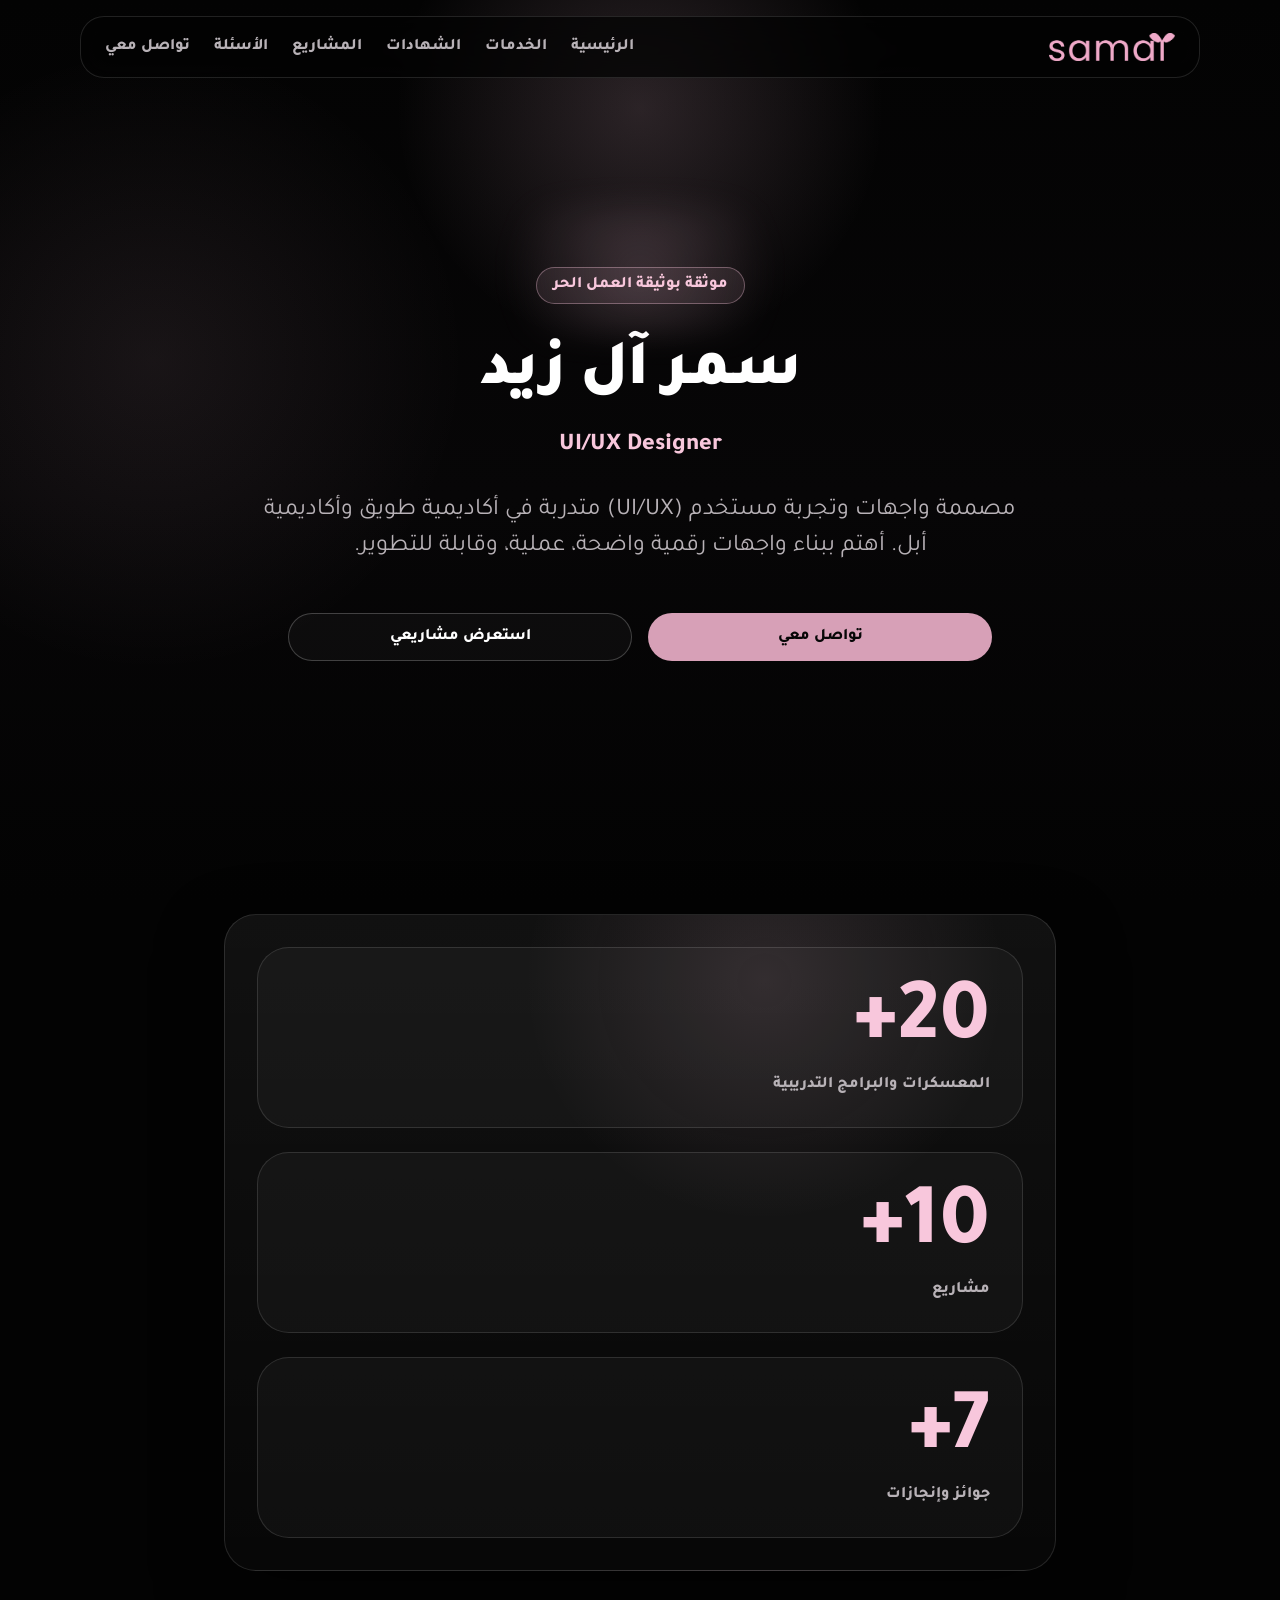
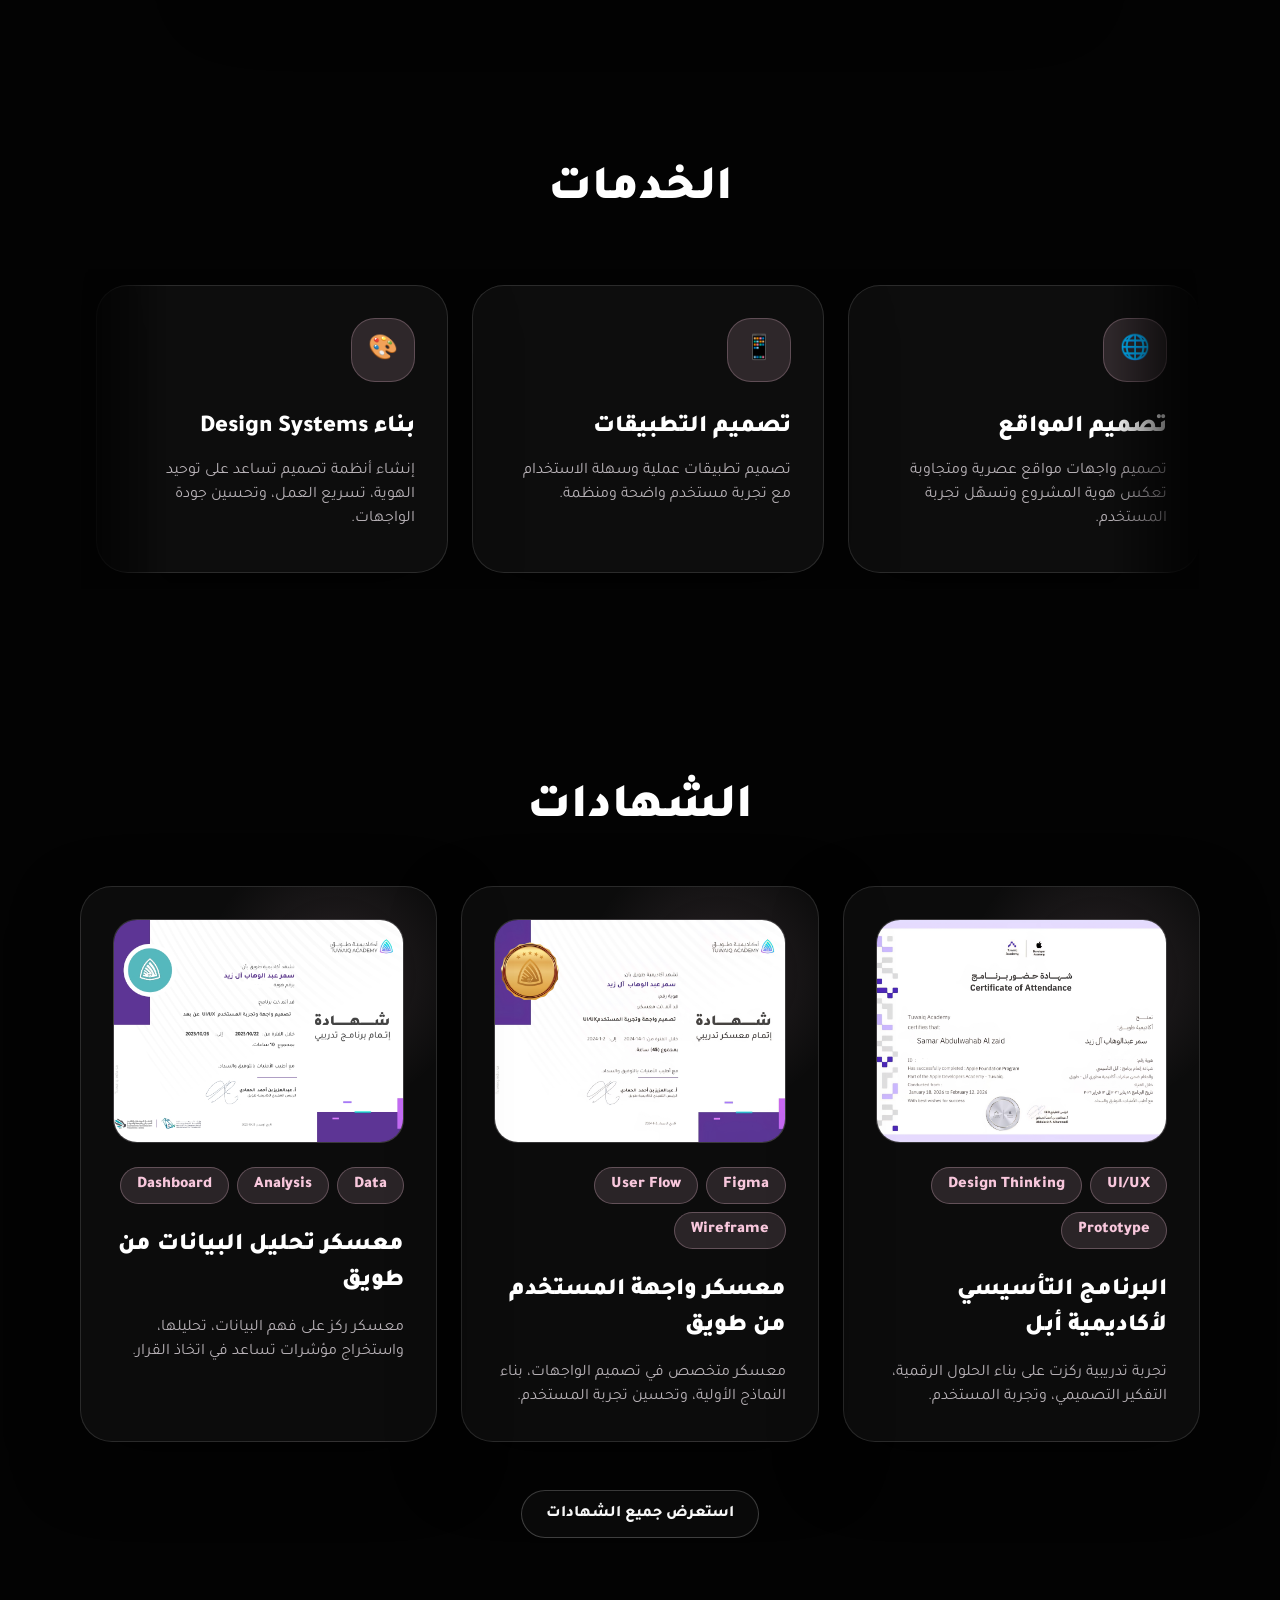
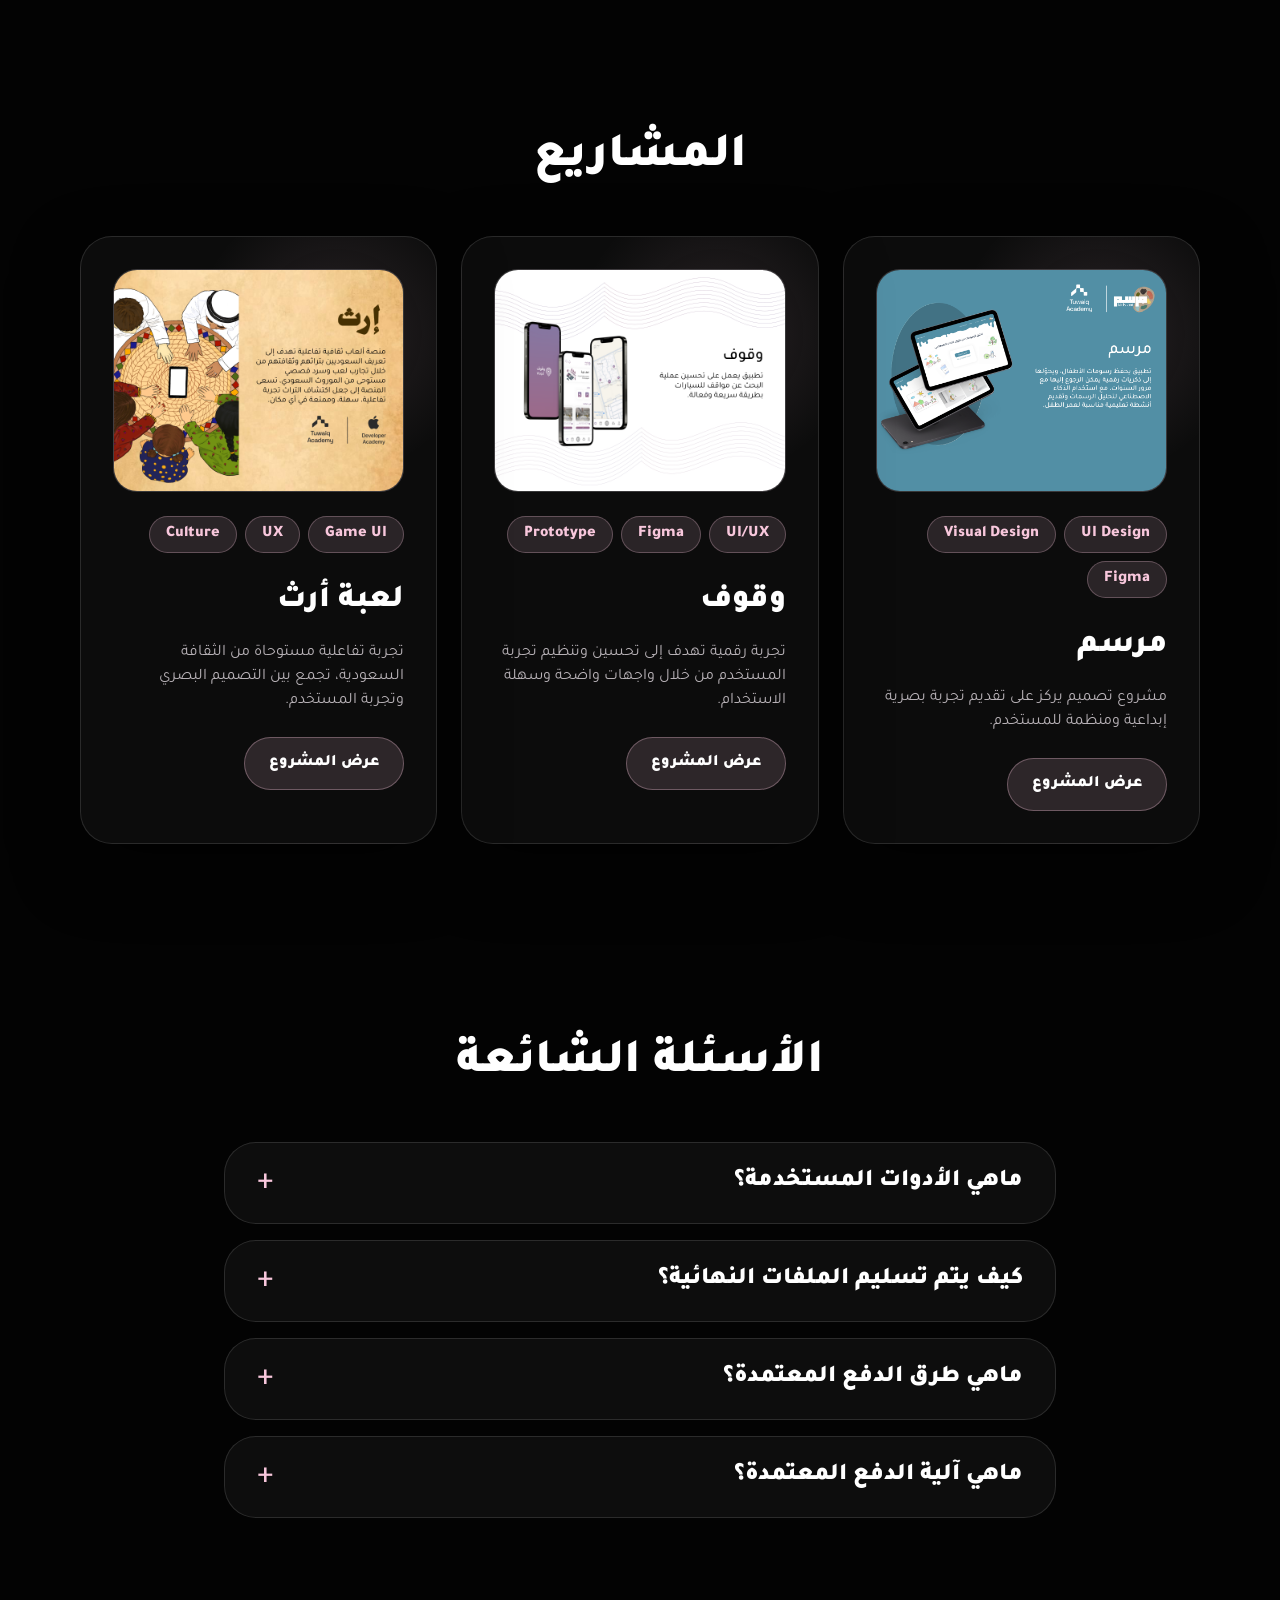
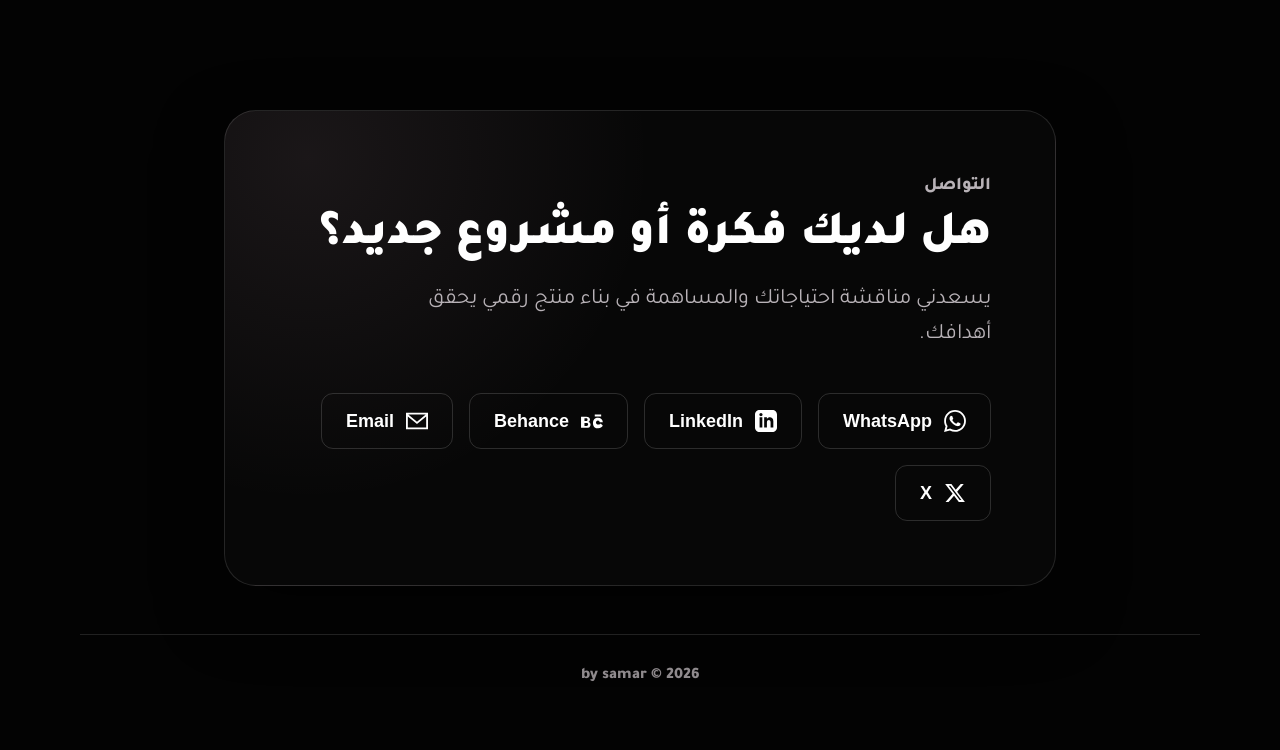
==== index.html @ b0b4327f "Add files via upload" ====
<!DOCTYPE html>
<html lang="ar" dir="rtl">
<head>
  <meta charset="UTF-8" />
  <meta name="viewport" content="width=device-width, initial-scale=1.0" />
  <title>by samar | سمر آل زيد</title>

  <link rel="stylesheet" href="style.css" />

  <!-- خط عربي -->
  <link rel="preconnect" href="https://fonts.googleapis.com">
  <link rel="preconnect" href="https://fonts.gstatic.com" crossorigin>
  <link href="https://fonts.googleapis.com/css2?family=Tajawal:wght@400;500;700;800;900&display=swap" rel="stylesheet">
</head>

<body>
  <div class="site-bg"></div>

  <!-- Navbar -->
  <header class="navbar">
    <a href="#home" class="brand">
      <img src="assets/Logo-Web.png" alt="samar logo" class="brand-logo" />
    </a>

    <button class="menu-toggle" id="menuToggle" aria-label="فتح القائمة">
      <span></span>
      <span></span>
      <span></span>
    </button>

    <nav class="nav-links" id="navLinks">
      <a href="#home">الرئيسية</a>
      <!--  <a href="#about">عني</a>  -->
      <a href="#services">الخدمات</a>
      <a href="#certificates">الشهادات</a>
      <a href="#projects">المشاريع</a>
      <a href="#faq">الأسئلة</a>
      <a href="#contact">تواصل معي</a>
    </nav>
  </header>

  <main>
    <!-- Hero -->
    <section class="hero section" id="home">
      <div class="hero-glow"></div>

      <p class="small-badge">موثقة بوثيقة العمل الحر</p>

      <h1 class="hero-title" id="typeName" title="اضغطي هنا">
        <!-- يتم كتابة الاسم عبر الجافاسكربت -->
      </h1>

      <p class="hero-subtitle">UI/UX Designer</p>

      <p class="hero-text">
       مصممة واجهات وتجربة مستخدم (UI/UX)  
       متدربة في أكاديمية طويق وأكاديمية أبل. 
       أهتم ببناء واجهات رقمية واضحة، عملية، وقابلة للتطوير.
      </p>

      <div class="hero-actions">
        <a class="btn primary" id="whatsappHero" href="#" target="_blank">تواصل معي</a>
        <a class="btn secondary" href="#projects">استعرض مشاريعي</a>
      </div>
    </section>

    <!-- Stats -->
    <section class="stats-wrap section" id="about">
      <div class="stats-card">

        <div class="stat-box">
          <strong><span class="counter" data-target="20">1</span>+</strong>
          <span>المعسكرات والبرامج التدريبية</span>
        </div>

        <div class="stat-box">
          <strong><span class="counter" data-target="10">1</span>+</strong>
          <span>مشاريع</span>
        </div>

        <div class="stat-box">
          <strong><span class="counter" data-target="7">1</span>+</strong>
          <span>جوائز وإنجازات</span>
        </div>

      </div>
    </section>

    <!-- Services -->
    <section class="section" id="services">
      <div class="section-head">
        <h2>الخدمات</h2>
        <!--<p>خدمات تصميم رقمية تساعد مشروعك يظهر بشكل واضح، جميل، وسهل الاستخدام.</p>-->
      </div>

      <div class="slider-shell">
        <div class="services-track">
          <article class="service-card">
            <div class="icon">🌐</div>
            <h3>تصميم المواقع</h3>
            <p>تصميم واجهات مواقع عصرية ومتجاوبة تعكس هوية المشروع وتسهّل تجربة المستخدم.</p>
          </article>

          <article class="service-card">
            <div class="icon">📱</div>
            <h3>تصميم التطبيقات</h3>
            <p>تصميم تطبيقات عملية وسهلة الاستخدام مع تجربة مستخدم واضحة ومنظمة.</p>
          </article>

          <article class="service-card">
            <div class="icon">🎨</div>
            <h3>بناء Design Systems</h3>
            <p>إنشاء أنظمة تصميم تساعد على توحيد الهوية، تسريع العمل، وتحسين جودة الواجهات.</p>
          </article>

          <!-- تكرار عشان الحركة تكون ناعمة وتستمر بلا انقطاع -->
          <article class="service-card">
            <div class="icon">🌐</div>
            <h3>تصميم المواقع</h3>
            <p>تصميم واجهات مواقع عصرية ومتجاوبة تعكس هوية المشروع وتسهّل تجربة المستخدم.</p>
          </article>

          <article class="service-card">
            <div class="icon">📱</div>
            <h3>تصميم التطبيقات</h3>
            <p>تصميم تطبيقات عملية وسهلة الاستخدام مع تجربة مستخدم واضحة ومنظمة.</p>
          </article>

          <article class="service-card">
            <div class="icon">🎨</div>
            <h3>بناء Design Systems</h3>
            <p>إنشاء أنظمة تصميم تساعد على توحيد الهوية، تسريع العمل، وتحسين جودة الواجهات.</p>
          </article>
        </div>
      </div>
    </section>

<!-- Certificates -->
    <section class="section" id="certificates">
      <div class="section-head">
        <h2>الشهادات</h2>
        <!-- <p>برامج ومعسكرات طورت مهاراتي في التصميم، التقنية، وتحليل البيانات.</p>-->
      </div>

      <div class="cards-grid">
        
        <!-- الشهادة الأولى -->
        <article class="info-card cert-card">
          <div class="fake-img cert-img has-img">
            <img src="assets/cert-apple.jpg" alt="شهادة أكاديمية أبل" style="width: 100%; height: 100%; object-fit: cover;">
          </div>

          <div class="tags right-tags">
            <span>UI/UX</span>
            <span>Design Thinking</span>
            <span>Prototype</span>
          </div>

          <h3 class="cert-title">البرنامج التأسيسي لأكاديمية أبل</h3>
          <p>تجربة تدريبية ركزت على بناء الحلول الرقمية، التفكير التصميمي، وتجربة المستخدم.</p>
        </article>

        <!-- الشهادة الثانية -->
        <article class="info-card cert-card">
          <div class="fake-img cert-img has-img">
            <img src="assets/cert-tuwaiq-uiux.jpg" alt="شهادة معسكر واجهة المستخدم طويق" style="width: 100%; height: 100%; object-fit: cover;">
          </div>

          <div class="tags right-tags">
            <span>Figma</span>
            <span>User Flow</span>
            <span>Wireframe</span>
          </div>

          <h3 class="cert-title">معسكر واجهة المستخدم من طويق</h3>
          <p>معسكر متخصص في تصميم الواجهات، بناء النماذج الأولية، وتحسين تجربة المستخدم.</p>
        </article>

        <!-- الشهادة الثالثة -->
        <article class="info-card cert-card">
          <div class="fake-img cert-img has-img">
            <img src="assets/cert-tuwaiq-data.jpg" alt="شهادة معسكر تحليل البيانات طويق" style="width: 100%; height: 100%; object-fit: cover;">
          </div>

          <div class="tags right-tags">
            <span>Data</span>
            <span>Analysis</span>
            <span>Dashboard</span>
          </div>

          <h3 class="cert-title">معسكر تحليل البيانات من طويق</h3>
          <p>معسكر ركز على فهم البيانات، تحليلها، واستخراج مؤشرات تساعد في اتخاذ القرار.</p>
        </article>
      </div>
      
      <div class="center-action">
        <a href="certificates.html" class="btn secondary">استعرض جميع الشهادات</a>
      </div>
    </section>

<!-- Projects -->
    <section class="section" id="projects">
      <div class="section-head">
        <h2>المشاريع</h2>
        <!--<p>مجموعة من المشاريع التي عملت عليها في تصميم الواجهات، الويب، وتجارب الألعاب.</p>-->
      </div>

      <div class="projects-grid">
        
        <!-- المشروع الأول: مرسم -->
        <article class="project-card">
          <div class="project-img has-img">
            <img src="assets/marsam-01.png" alt="مشروع مرسم" style="width: 100%; height: 100%; object-fit: cover;">
          </div>
          <div class="tags right-tags">
            <span>UI Design</span>
            <span>Visual Design</span>
            <span>Figma</span>
          </div>
          <h3>مرسم</h3>
          <p>مشروع تصميم يركز على تقديم تجربة بصرية إبداعية ومنظمة للمستخدم.</p>
          <!-- الانتباه للرقم هنا ليتطابق مع مصفوفة الجافاسكريبت -->
          <button class="card-btn" onclick="openProjectModal(projects[1])">عرض المشروع</button>
        </article>

        <!-- المشروع الثاني: وقوف -->
        <article class="project-card">
          <div class="project-img has-img">
            <img src="assets/woqof-01.png" alt="مشروع وقوف" style="width: 100%; height: 100%; object-fit: cover;">
          </div>
          <div class="tags right-tags">
            <span>UI/UX</span>
            <span>Figma</span>
            <span>Prototype</span>
          </div>
          <h3>وقوف</h3>
          <p>تجربة رقمية تهدف إلى تحسين وتنظيم تجربة المستخدم من خلال واجهات واضحة وسهلة الاستخدام.</p>
          <button class="card-btn" onclick="openProjectModal(projects[0])">عرض المشروع</button>
        </article>

        <!-- المشروع الثالث: لعبة أرث -->
        <article class="project-card">
          <div class="project-img has-img">
            <img src="assets/arth-01.png" alt="لعبة أرث" style="width: 100%; height: 100%; object-fit: cover;">
          </div>
          <div class="tags right-tags">
            <span>Game UI</span>
            <span>UX</span>
            <span>Culture</span>
          </div>
          <h3>لعبة أرث</h3>
          <p>تجربة تفاعلية مستوحاة من الثقافة السعودية، تجمع بين التصميم البصري وتجربة المستخدم.</p>
          <button class="card-btn" onclick="openProjectModal(projects[2])">عرض المشروع</button>
        </article>

      </div>
    </section>

<!-- Project Modal (النافذة المنبثقة للمشاريع) -->
  <div class="modal" id="projectModal" aria-hidden="true">
    <div class="modal-overlay" id="modalOverlay"></div>

    <!-- الإكس صار برا المحتوى عشان يثبت بالشاشة وما يختفي مع النزول -->
    <button class="modal-close" id="modalClose">×</button>

    <div class="modal-content">
      <div class="modal-header">
        <!-- تم مسح المهارات وفريمات أرث بناءً على طلبك -->
        <h2 id="modalTitle"></h2>
        <p id="modalDesc"></p>
      </div>

      <!-- معرض الصور -->
      <div class="modal-gallery" id="modalGallery"></div>

      <!-- زر العودة لقسم المشاريع -->
      <div class="center-action" style="margin-top: 48px;">
        <button class="btn secondary" id="modalBackBtn">العودة لقسم المشاريع</button>
      </div>
    </div>
  </div>

  
    <!-- FAQ -->
    <section class="section" id="faq">
      <div class="section-head center">
        <h2>الأسئلة الشائعة</h2>
      </div>

      <div class="faq-list">
        <div class="faq-item">
          <button class="faq-question">
            <span>ماهي الأدوات المستخدمة؟</span>
            <b>+</b>
          </button>
          <div class="faq-answer">
             Figma لتصاميم المواقع و التطبيقات
          </div>
        </div>

        <div class="faq-item">
          <button class="faq-question">
            <span>كيف يتم تسليم الملفات النهائية؟</span>
            <b>+</b>
          </button>
          <div class="faq-answer">
            يتم تسليم رابط مشروع Figma بعد اتمام الدفع
          </div>
        </div>

        <div class="faq-item">
          <button class="faq-question">
            <span>ماهي طرق الدفع المعتمدة؟</span>
            <b>+</b>
          </button>
          <div class="faq-answer">
            تحويل بنكي لحساب تجاري
          </div>
        </div>
      
        <div class="faq-item">
          <button class="faq-question">
            <span>ماهي آلية الدفع المعتمدة؟</span>
            <b>+</b>
          </button>
          <div class="faq-answer">
           يتم دفع 25% كدفعة أولى قبل بدء العمل، ويتم باقي الدفعات في نهاية المشروع.
          </div>
        </div>

      </div>
    </section>
    

    <!-- Contact -->
<section class="contact section" id="contact">
  <div class="contact-card">
    <span class="contact-subtitle">التواصل</span>
    <h2>هل لديك فكرة أو مشروع جديد؟</h2>
    <p>
      يسعدني مناقشة احتياجاتك والمساهمة في بناء منتج رقمي يحقق أهدافك.
    </p>

    <div class="contact-links">
      
      <!-- WhatsApp -->
      <a id="whatsappContact" href="https://wa.me/966533708250" target="_blank">
        WhatsApp
        <svg viewBox="0 0 24 24"><path d="M.057 24l1.687-6.163c-1.041-1.804-1.588-3.849-1.587-5.946.003-6.556 5.338-11.891 11.893-11.891 3.181.001 6.167 1.24 8.413 3.488 2.245 2.248 3.481 5.236 3.48 8.414-.003 6.557-5.338 11.892-11.893 11.892-1.99-.001-3.951-.5-5.688-1.448l-6.305 1.654zm6.597-3.807c1.676.995 3.276 1.591 5.392 1.592 5.448 0 9.886-4.434 9.889-9.885.002-5.462-4.415-9.89-9.881-9.892-5.452 0-9.887 4.434-9.889 9.884-.001 2.225.651 3.891 1.746 5.634l-.999 3.648 3.742-.981zm11.387-5.464c-.074-.124-.272-.198-.57-.347-.297-.149-1.758-.868-2.031-.967-.272-.099-.47-.149-.669.149-.198.297-.768.967-.941 1.165-.173.198-.347.223-.644.074-.297-.149-1.255-.462-2.39-1.475-.883-.788-1.48-1.761-1.653-2.059-.173-.297-.018-.458.13-.606.134-.133.297-.347.446-.521.151-.172.2-.296.3-.495.099-.198.05-.372-.025-.521-.075-.148-.669-1.611-.916-2.206-.242-.579-.487-.501-.669-.51l-.57-.01c-.198 0-.52.074-.792.372s-1.04 1.016-1.04 2.479 1.065 2.876 1.213 3.074c.149.198 2.095 3.2 5.076 4.487.709.306 1.263.489 1.694.626.712.226 1.36.194 1.872.118.571-.085 1.758-.719 2.006-1.413.248-.695.248-1.29.173-1.414z"/></svg>
      </a>

      <!-- LinkedIn -->
      <a id="linkedinContact" href="https://www.linkedin.com/in/samar-abdulwahab-24054a2b6/" target="_blank">
        LinkedIn
        <svg viewBox="0 0 24 24"><path d="M19 0h-14c-2.761 0-5 2.239-5 5v14c0 2.761 2.239 5 5 5h14c2.762 0 5-2.239 5-5v-14c0-2.761-2.238-5-5-5zm-11 19h-3v-11h3v11zm-1.5-12.268c-.966 0-1.75-.79-1.75-1.764s.784-1.764 1.75-1.764 1.75.79 1.75 1.764-.783 1.764-1.75 1.764zm13.5 12.268h-3v-5.604c0-3.368-4-3.113-4 0v5.604h-3v-11h3v1.765c1.396-2.586 7-2.777 7 2.476v6.759z"/></svg>
      </a>
      
      <!-- Behance -->
      <a id="behanceContact" href="https://www.behance.net/samaralzaid" target="_blank">
        Behance
        <svg viewBox="0 0 24 24"><path d="M22 7h-7v-2h7v2zm1.726 10c-.442 1.297-2.029 3-5.101 3-3.074 0-5.564-1.729-5.564-5.675 0-3.91 2.325-5.92 5.466-5.92 3.082 0 4.964 1.827 5.322 4.857h-7.601c.116 1.439 1.111 2.617 2.636 2.617 1.42 0 2.146-.645 2.508-1.282l2.334 2.403zm-5.263-5.58c-1.014 0-1.839.815-2.062 1.942h4.043c-.221-1.127-1.037-1.942-1.981-1.942zm-12.822-4.103c2.721 0 4.14 1.114 4.14 3.094 0 1.232-.622 2.122-1.65 2.628 1.488.358 2.292 1.326 2.292 2.923 0 2.247-1.579 3.518-4.502 3.518h-5.882v-12.163h5.602zm-1.848 4.606h1.758c1.077 0 1.583-.541 1.583-1.357 0-.962-.57-1.438-1.554-1.438h-1.787v2.795zm0 5.485h2.155c1.233 0 1.821-.61 1.821-1.564 0-1.144-.648-1.597-1.831-1.597h-2.145v3.161z"/></svg>
      </a>

      <!-- Email -->
      <a id="emailContact" href="mailto:samar.alzaid.freelance@gmail.com">
        Email
        <svg viewBox="0 0 24 24"><path d="M0 3v18h24v-18h-24zm21.518 2l-9.518 7.713-9.518-7.713h19.036zm-19.518 14v-11.817l10 8.104 10-8.104v11.817h-20z"/></svg>
      </a>

      <!-- X (Twitter) -->
      <a id="xContact" href="https://x.com/samar_1l" target="_blank">
        X
        <svg viewBox="0 0 24 24"><path d="M18.244 2.25h3.308l-7.227 8.26 8.502 11.24H16.17l-5.214-6.817L4.99 21.75H1.68l7.73-8.835L1.254 2.25H8.08l4.713 6.231zm-1.161 17.52h1.833L7.084 4.126H5.117z"/></svg>
      </a>
      
    </div>
  </div>
</section>

  <footer class="footer">
    by samar © 2026
  </footer>

  <script src="script.js"></script>
</body>
</html>
---- style.css ----
:root {
  --black: #030303;
  --black-2: #0d0d0e;
  --card: #141414;
  --card-2: #1c191b;
  --line: rgba(255, 255, 255, 0.12);
  --text: #ffffff;
  --muted: #b8b2b7;
  --pink: #f8c7dc;
  --pink-2: #d7a0b7;
  --pink-dark: rgba(248, 199, 220, 0.14);
  --radius: 32px;
  --shadow: 0 24px 64px rgba(0, 0, 0, 0.5);
}

* {
  box-sizing: border-box;
  margin: 0;
  padding: 0;
}

html {
  scroll-behavior: smooth;
}

body {
  font-family: "Tajawal", sans-serif;
  background: var(--black);
  color: var(--text);
  overflow-x: hidden;
  font-size: 16px;
}

body.no-scroll {
  overflow: hidden;
}

a {
  color: inherit;
  text-decoration: none;
}

button {
  font-family: inherit;
}

.site-bg {
  position: fixed;
  inset: 0;
  z-index: -1;
  background:
    radial-gradient(circle at 50% 12%, rgba(248, 199, 220, 0.16), transparent 24%),
    radial-gradient(circle at 12% 40%, rgba(248, 199, 220, 0.08), transparent 25%),
    linear-gradient(180deg, #030303 0%, #070607 55%, #030303 100%);
}

/* Navbar */
.navbar {
  position: sticky;
  top: 0;
  z-index: 50;
  width: min(1120px, calc(100% - 32px));
  margin-top: 16px;
  margin-left: auto;
  margin-right: auto;
  padding: 16px 24px;
  border: 1px solid var(--line);
  border-radius: 24px;
  background: rgba(3, 3, 3, 0.74);
  backdrop-filter: blur(16px);
  display: flex;
  align-items: center;
  justify-content: space-between;
}

.brand {
  direction: ltr;
  font-size: 24px;
  font-weight: 900;
  letter-spacing: 0.5px;
  color: var(--pink);
}

.nav-links {
  display: flex;
  align-items: center;
  gap: 24px;
}

.nav-links a {
  color: var(--muted);
  font-weight: 800;
  font-size: 16px;
  transition: 0.25s;
}

.nav-links a:hover {
  color: var(--pink);
}

.menu-toggle {
  display: none;
  width: 48px;
  height: 48px;
  border-radius: 16px;
  border: 1px solid var(--line);
  background: #111;
  cursor: pointer;
  align-items: center;
  justify-content: center;
  flex-direction: column;
  gap: 8px;
}

.menu-toggle span {
  width: 24px;
  height: 2px;
  background: var(--pink);
  border-radius: 8px;
  transition: 0.25s;
}

.menu-toggle.active span:nth-child(1) {
  transform: translateY(10px) rotate(45deg);
}

.menu-toggle.active span:nth-child(2) {
  opacity: 0;
}

.menu-toggle.active span:nth-child(3) {
  transform: translateY(-10px) rotate(-45deg);
}

/* General Layout */
.section {
  width: min(1120px, calc(100% - 32px));
  margin: 0 auto;
  padding: 96px 0;
}

.section-head { 
  margin-bottom: 48px; 
  text-align: center; /* إضافة توسيط إجباري للقسم بالكامل */
}

.section-head h2 { 
  font-size: clamp(32px, 6vw, 48px); 
  line-height: 1.2; 
  font-weight: 900; 
  margin-bottom: 16px; 
}

.section-head p { 
  max-width: 680px; 
  color: var(--muted); 
  font-size: clamp(16px, 2vw, 24px); 
  line-height: 1.5; 
  margin: 0 auto; /* توسيط الباراجراف نفسه */
}

.page-title {
  margin-top: 48px;
  text-align: center;
}

/* Hero */
.hero {
  min-height: calc(100vh - 96px);
  display: flex;
  align-items: center;
  justify-content: center;
  flex-direction: column;
  text-align: center;
  position: relative;
  padding-top: 64px;
}

.hero-glow {
  position: absolute;
  top: 16%;
  width: 384px;
  height: 128px;
  background: radial-gradient(circle, rgba(248, 199, 220, 0.18), transparent 65%);
  filter: blur(16px);
  pointer-events: none;
}

.small-badge {
  border: 1px solid rgba(248, 199, 220, 0.35);
  background: rgba(248, 199, 220, 0.09);
  color: var(--pink);
  padding: 8px 16px;
  border-radius: 32px;
  font-weight: 800;
  margin-bottom: 32px;
  font-size: 16px;
}

.hero-title {
  min-height: 80px;
  font-size: clamp(40px, 8vw, 64px);
  line-height: 1.2;
  font-weight: 900;
  cursor: pointer;
  letter-spacing: -1px;
  transition: 0.25s;
}

.hero-title:hover {
  color: var(--pink);
  text-shadow: 0 0 24px rgba(248, 199, 220, 0.25);
}

.hero-title.typing::after {
  content: "|";
  color: var(--pink);
  margin-right: 8px;
  animation: blink 0.7s infinite;
}

@keyframes blink {
  50% {
    opacity: 0;
  }
}

.hero-subtitle {
  color: var(--pink);
  font-size: clamp(16px, 2.5vw, 24px);
  font-weight: 800;
  margin-top: 16px;
}

.hero-text {
  max-width: 768px;
  color: var(--muted);
  font-size: clamp(16px, 2.5vw, 24px);
  line-height: 1.5;
  margin: 32px auto 0;
}

.hero-actions {
  width: min(704px, 100%);
  display: grid;
  grid-template-columns: 1fr 1fr;
  gap: 16px;
  margin-top: 48px;
}

.btn {
  display: inline-flex; 
  align-items: center; 
  justify-content: center;
  min-height: 48px; /* تم التصغير من 64px */
  border-radius: 24px; 
  font-size: 16px; 
  font-weight: 800; /* تخفيف سماكة الخط قليلاً لتناسب الحجم الجديد */
  padding: 0 24px; /* تصغير المساحة الجانبية */
  transition: 0.25s; 
  cursor: pointer; 
  border: none;
}

.btn.primary {
  background: var(--pink-2);
  color: #070707;
}

.btn.primary:hover {
  background: var(--pink);
  transform: translateY(-4px);
  box-shadow: 0 16px 32px rgba(248, 199, 220, 0.22);
}

.btn.secondary {
  border: 1px solid rgba(255, 255, 255, 0.22);
  background: rgba(255, 255, 255, 0.03);
  color: #fff;
}

.btn.secondary:hover {
  border-color: var(--pink);
  color: var(--pink);
  transform: translateY(-4px);
}

/* Stats */
.stats-wrap {
  padding-top: 32px;
}

.stats-card {
  width: min(832px, 100%);
  margin: auto;
  padding: 32px;
  border: 1px solid var(--line);
  border-radius: var(--radius);
  background:
    radial-gradient(circle at 65% 10%, rgba(248, 199, 220, 0.12), transparent 30%),
    linear-gradient(180deg, rgba(255, 255, 255, 0.06), rgba(255, 255, 255, 0.02));
  box-shadow: var(--shadow);
  display: grid;
  gap: 24px;
}

.stat-box {
  border: 1px solid var(--line);
  border-radius: 32px;
  background: rgba(255, 255, 255, 0.035);
  padding: 32px;
  text-align: right;
  transition: 0.25s;
}

.stat-box:hover {
  border-color: rgba(248, 199, 220, 0.45);
  transform: translateX(-8px);
}

.stat-box strong {
  display: block;
  color: var(--pink);
  font-size: clamp(64px, 10vw, 88px);
  line-height: 1;
  font-weight: 900;
  margin-bottom: 8px;
}

.stat-box span {
  color: var(--muted);
  font-size: 16px;
  font-weight: 800;
}

.stat-box strong span.counter {
  font-size: inherit;
  color: inherit;
}

/* Services Slider */
.slider-shell {
  overflow: hidden;
  padding: 16px 0;
  mask-image: linear-gradient(to left, transparent, #000 8%, #000 92%, transparent);
}

.services-track {
  display: flex;
  gap: 24px;
  width: max-content;
  animation: moveCards 14s linear infinite;
}

.services-track:hover {
  animation-play-state: paused;
}

@keyframes moveCards {
  from {
    transform: translateX(0);
  }
  to {
    transform: translateX(50%);
  }
}

.service-card {
  width: 352px;
  min-height: 288px;
  border: 1px solid var(--line);
  border-radius: 32px;
  background: rgba(255, 255, 255, 0.045);
  padding: 32px;
  box-shadow: var(--shadow);
}

.icon {
  width: 64px;
  height: 64px;
  border-radius: 24px;
  background: rgba(248, 199, 220, 0.14);
  border: 1px solid rgba(248, 199, 220, 0.24);
  display: flex;
  align-items: center;
  justify-content: center;
  font-size: 24px;
  margin-bottom: 32px;
}

.service-card h3 {
  font-size: 24px;
  font-weight: 900;
  margin-bottom: 16px;
}

.service-card p {
  color: var(--muted);
  font-size: 16px;
  line-height: 1.5;
}

/* Cards & Projects */
.cards-grid,
.projects-grid {
  display: grid;
  grid-template-columns: repeat(3, 1fr);
  gap: 24px;
}

.info-card,
.project-card {
  border: 1px solid var(--line);
  border-radius: var(--radius);
  background:
    radial-gradient(circle at 72% 16%, rgba(248, 199, 220, 0.12), transparent 25%),
    rgba(255, 255, 255, 0.04);
  padding: 32px;
  box-shadow: var(--shadow);
  transition: 0.3s ease;
}

.info-card:hover,
.project-card:hover {
  transform: translateY(-8px);
  border-color: rgba(248, 199, 220, 0.35);
}

.fake-img,
.project-img {
  height: 224px;
  border-radius: 24px;
  border: 1px solid var(--line);
  background:
    radial-gradient(circle at 72% 28%, rgba(248, 199, 220, 0.22), transparent 18%),
    linear-gradient(135deg, #1a1a1b, #272326);
  margin-bottom: 24px;
  overflow: hidden;
  display: flex;
  align-items: center;
  justify-content: center;
}

.fake-img span,
.project-img span {
  direction: ltr;
  color: rgba(255, 255, 255, 0.58);
  font-weight: 900;
  font-size: 16px;
  letter-spacing: 0.5px;
}

.project-img img {
  width: 100%;
  height: 100%;
  object-fit: cover;
  display: none;
}

.project-img.has-img img {
  display: block;
}

.project-img.has-img span {
  display: none;
}

.tags {
  display: flex;
  flex-wrap: wrap;
  gap: 8px;
  margin-bottom: 24px;
}

.right-tags {
  justify-content: flex-start;
}

.tags span {
  border: 1px solid rgba(248, 199, 220, 0.28);
  background: rgba(248, 199, 220, 0.13);
  color: var(--pink);
  padding: 8px 16px;
  border-radius: 32px;
  font-weight: 900;
  font-size: 16px;
}

.info-card h3,
.project-card h3 {
  font-size: clamp(24px, 3vw, 32px);
  line-height: 1.5;
  font-weight: 900;
  margin-bottom: 16px;
  text-align: right;
}

.info-card p,
.project-card p {
  color: var(--muted);
  font-size: 16px;
  line-height: 1.5;
  text-align: right;
}

.card-btn {
  margin-top: 24px;
  padding: 16px 24px;
  border-radius: 32px;
  border: 1px solid rgba(248, 199, 220, 0.32);
  background: rgba(248, 199, 220, 0.14);
  color: #fff;
  font-weight: 900;
  font-size: 16px;
  cursor: pointer;
  transition: 0.25s;
  display: inline-flex;
}

.card-btn:hover {
  background: var(--pink);
  color: #050505;
}

/* Certificates specific tweaks */
.cert-title {
  font-size: 24px !important;
}

.cert-card {
  opacity: 0;
  transform: scale(0.95) translateY(24px) rotateX(-5deg);
  transition: all 0.7s cubic-bezier(0.175, 0.885, 0.32, 1.275);
}

.cert-card.animated {
  opacity: 1;
  transform: scale(1) translateY(0) rotateX(0);
}

.center-action {
  text-align: center;
  margin-top: 48px;
}

/* FAQ */
.faq-list {
  width: min(832px, 100%);
  margin: auto;
  display: grid;
  gap: 16px;
}

.faq-item {
  border: 1px solid var(--line);
  border-radius: 32px;
  background: rgba(255, 255, 255, 0.045);
  overflow: hidden;
}

.faq-question {
  width: 100%;
  border: 0;
  background: transparent;
  color: #fff;
  min-height: 80px;
  padding: 0 32px;
  display: flex;
  align-items: center;
  justify-content: space-between;
  font-size: clamp(16px, 3vw, 24px);
  font-weight: 900;
  cursor: pointer;
  text-align: right;
}

.faq-question b {
  color: var(--pink);
  font-size: 32px;
  font-weight: 500;
  transition: 0.25s;
}

.faq-answer {
  max-height: 0;
  overflow: hidden;
  color: var(--muted);
  font-size: 16px;
  line-height: 1.5;
  padding: 0 32px;
  transition: 0.3s ease;
}

.faq-item.active .faq-answer {
  max-height: 192px;
  padding: 0 32px 24px;
}

.faq-item.active .faq-question b {
  transform: rotate(45deg);
}

/* Contact */
.contact {
  padding-bottom: 48px;
}

.contact-card {
  width: min(832px, 100%);
  margin: auto;
  border: 1px solid var(--line);
  border-radius: var(--radius);
  background:
    radial-gradient(circle at 10% 10%, rgba(248, 199, 220, 0.08), transparent 40%),
    rgba(255, 255, 255, 0.02);
  padding: clamp(32px, 5vw, 64px);
  text-align: right; /* محاذاة لليمين كما في الصورة */
  box-shadow: var(--shadow);
}

.contact-subtitle {
  display: block;
  color: var(--muted);
  font-size: 18px;
  font-weight: 800;
  margin-bottom: 8px;
}

.contact-card h2 {
  font-size: clamp(28px, 6vw, 48px);
  font-weight: 900;
  margin-bottom: 16px;
  line-height: 1.3;
}

.contact-card p {
  max-width: 600px;
  color: var(--muted);
  font-size: clamp(16px, 2.5vw, 22px);
  line-height: 1.6;
  margin: 0 0 40px 0;
}

.contact-links {
  display: flex;
  flex-wrap: wrap;
  gap: 16px;
  justify-content: flex-start; /* الأزرار تبدأ من اليمين */
}

.contact-links a {
  display: flex;
  align-items: center;
  gap: 12px;
  min-height: 56px;
  padding: 0 24px;
  border-radius: 12px; /* زوايا متوسطة الانحناء مطابقة للصورة */
  border: 1px solid rgba(255, 255, 255, 0.15);
  background: transparent;
  color: #fff;
  font-size: 18px;
  font-weight: 700;
  font-family: sans-serif;
  direction: ltr; /* لضمان الأيقونة على اليمين والنص على اليسار داخل الزر */
  transition: 0.25s;
}

.contact-links a svg {
  width: 22px;
  height: 22px;
  fill: currentColor;
}

.contact-links a:hover {
  background: rgba(255, 255, 255, 0.05);
  border-color: var(--pink);
  color: var(--pink);
}

.footer {
  width: min(1120px, calc(100% - 32px));
  margin: auto;
  padding: 32px 0 64px;
  border-top: 1px solid var(--line);
  color: #8f8a8d;
  text-align: center;
  font-weight: 900;
  font-size: 16px;
}

/* Modal / Full Page Overlay for Projects */
.modal {
  position: fixed;
  inset: 0;
  z-index: 100;
  display: none;
  background: var(--black);
  overflow-y: auto;
}

.modal.show {
  display: block;
  animation: slideUp 0.4s ease forwards;
}

@keyframes slideUp {
  from {
    transform: translateY(48px);
    opacity: 0;
  }
  to {
    transform: translateY(0);
    opacity: 1;
  }
}

.modal-content {
  position: relative;
  z-index: 2;
  width: 100%;
  max-width: 832px;
  min-height: 100vh;
  margin: 0 auto;
  padding: clamp(32px, 5vw, 64px) 24px;
}

.modal-header {
  margin-bottom: 48px;
}

.modal-close {
  width: 48px;
  height: 48px;
  border-radius: 16px;
  border: 1px solid var(--line);
  background: rgba(255, 255, 255, 0.06);
  color: #fff;
  font-size: 32px;
  cursor: pointer;
  z-index: 5;
  margin-bottom: 32px;
  display: flex;
  align-items: center;
  justify-content: center;
}

.modal-header span {
  display: inline-flex;
  color: var(--pink);
  border: 1px solid rgba(248, 199, 220, 0.28);
  padding: 8px 16px;
  border-radius: 32px;
  font-weight: 900;
  margin-bottom: 16px;
}

.modal-header h2 {
  font-size: clamp(32px, 7vw, 64px);
  line-height: 1.2;
  margin-bottom: 16px;
  font-weight: 900;
}

.modal-header p {
  color: var(--muted);
  font-size: 24px;
  line-height: 1.5;
}

.modal-gallery {
  display: flex;
  flex-direction: column;
  gap: 32px;
}

.gallery-item {
  width: 100%;
  aspect-ratio: 3 / 4;
  border-radius: 32px;
  border: 1px solid var(--line);
  background: linear-gradient(135deg, #1c1c1d, #282327);
  overflow: hidden;
  display: flex;
  align-items: center;
  justify-content: center;
}

.gallery-item span {
  direction: ltr;
  color: rgba(255, 255, 255, 0.55);
  font-weight: 900;
}

.gallery-item img {
  width: 100%;
  height: 100%;
  object-fit: cover;
  display: none;
}

.gallery-item.has-img img {
  display: block;
}

.gallery-item.has-img span {
  display: none;
}

.modal-link {
  margin-top: 32px;
  width: 100%;
}

/* Responsive Overrides */
@media (max-width: 900px) {
  .navbar {
    margin-top: 16px;
    width: calc(100% - 32px);
  }

  .menu-toggle {
    display: flex;
  }

  .nav-links {
    position: absolute;
    top: calc(100% + 16px);
    right: 0;
    left: 0;
    background: rgba(7, 7, 8, 0.96);
    border: 1px solid var(--line);
    border-radius: 24px;
    padding: 24px;
    display: grid;
    gap: 8px;
    transform: translateY(-16px);
    opacity: 0;
    pointer-events: none;
    transition: 0.25s;
  }

  .nav-links.show {
    opacity: 1;
    pointer-events: auto;
    transform: translateY(0);
  }

  .nav-links a {
    padding: 16px;
    border-radius: 16px;
    background: rgba(255, 255, 255, 0.035);
  }

  .section {
    width: calc(100% - 32px);
    padding: 64px 0;
  }

  .hero-actions {
    grid-template-columns: 1fr;
  }

  .cards-grid,
  .projects-grid {
    grid-template-columns: 1fr;
  }

  .service-card {
    width: 312px;
  }
}

@media (max-width: 520px) {
  .service-card {
    width: 288px;
    min-height: 256px;
  }
}


/* الأبعاد الدقيقة 720w - 552h (النسبة 720/552) لغلاف المشاريع وصور الـ Modal */
.project-img, .gallery-item {
  width: 100%;
  aspect-ratio: 720 / 552; /* يضبط الطول والعرض تلقائياً بنفس النسبة الدقيقة */
  height: auto;
  border-radius: 24px;
  overflow: hidden;
  border: 1px solid var(--line);
  background: linear-gradient(135deg, #1c1c1d, #282327);
}

/* تنسيق زر X للنافذة بحيث يكون ثابت ويلحقك (Fixed) ونفس ستايل الشهادات */
/* تنسيق زر X للنافذة بحيث يكون ثابت بالشاشة ونفس ستايل الموقع الأصلي */
.modal-close {
  position: fixed;
  top: 32px;
  left: 32px; /* لليسار */
  width: 48px;
  height: 48px;
  border-radius: 16px;
  border: 1px solid var(--line);
  background: rgba(255, 255, 255, 0.06); /* الثيم الشفاف القديم */
  color: #fff;
  font-size: 32px; /* تكبير الإكس شوي ليكون أوضح */
  display: flex;
  align-items: center;
  justify-content: center;
  cursor: pointer;
  transition: 0.3s ease;
  z-index: 9999; /* رقم عالي جداً عشان يغطي على كل الصور وما يختفي */
}

.modal-close:hover {
  background: var(--pink);
  color: #000;
  border-color: var(--pink);
}

/* تنسيق الفريمات الخاصة باسم المشروع وفريق لعبة أرث */
.custom-frame {
  background: rgba(255, 255, 255, 0.04);
  border: 1px solid rgba(248, 199, 220, 0.2);
  border-radius: 16px;
  padding: 16px 24px;
  min-width: 200px;
}
.custom-frame .frame-label {
  display: block;
  font-size: 14px;
  color: var(--pink);
  margin-bottom: 6px;
  font-weight: 800;
}
.custom-frame .frame-content {
  color: #fff;
  font-size: 16px;
  font-weight: 700;
}

/* تعديل عرض النافذة المنبثقة لتناسب أبعاد الصور الجيدة */
.modal-content {
  position: relative;
  z-index: 2;
  width: 100%;
  max-width: 768px; /* عرض ممتاز يبرز أبعاد 720 */
  min-height: 100vh;
  margin: 0 auto;
  padding: clamp(32px, 5vw, 64px) 24px;
}

.brand-logo {
  height: 28px; /* هذا المقاس يعادل حجم الكلمة السابقة تقريباً وتقدرين تزودينه أو تنقصينه براحتك */
  width: auto;
  display: block;
  transition: 0.3s ease;
}

/* تأثير خفيف وجميل عند تمرير الماوس على اللوجو */
.brand:hover .brand-logo {
  transform: scale(1.05);
  opacity: 0.9;
}
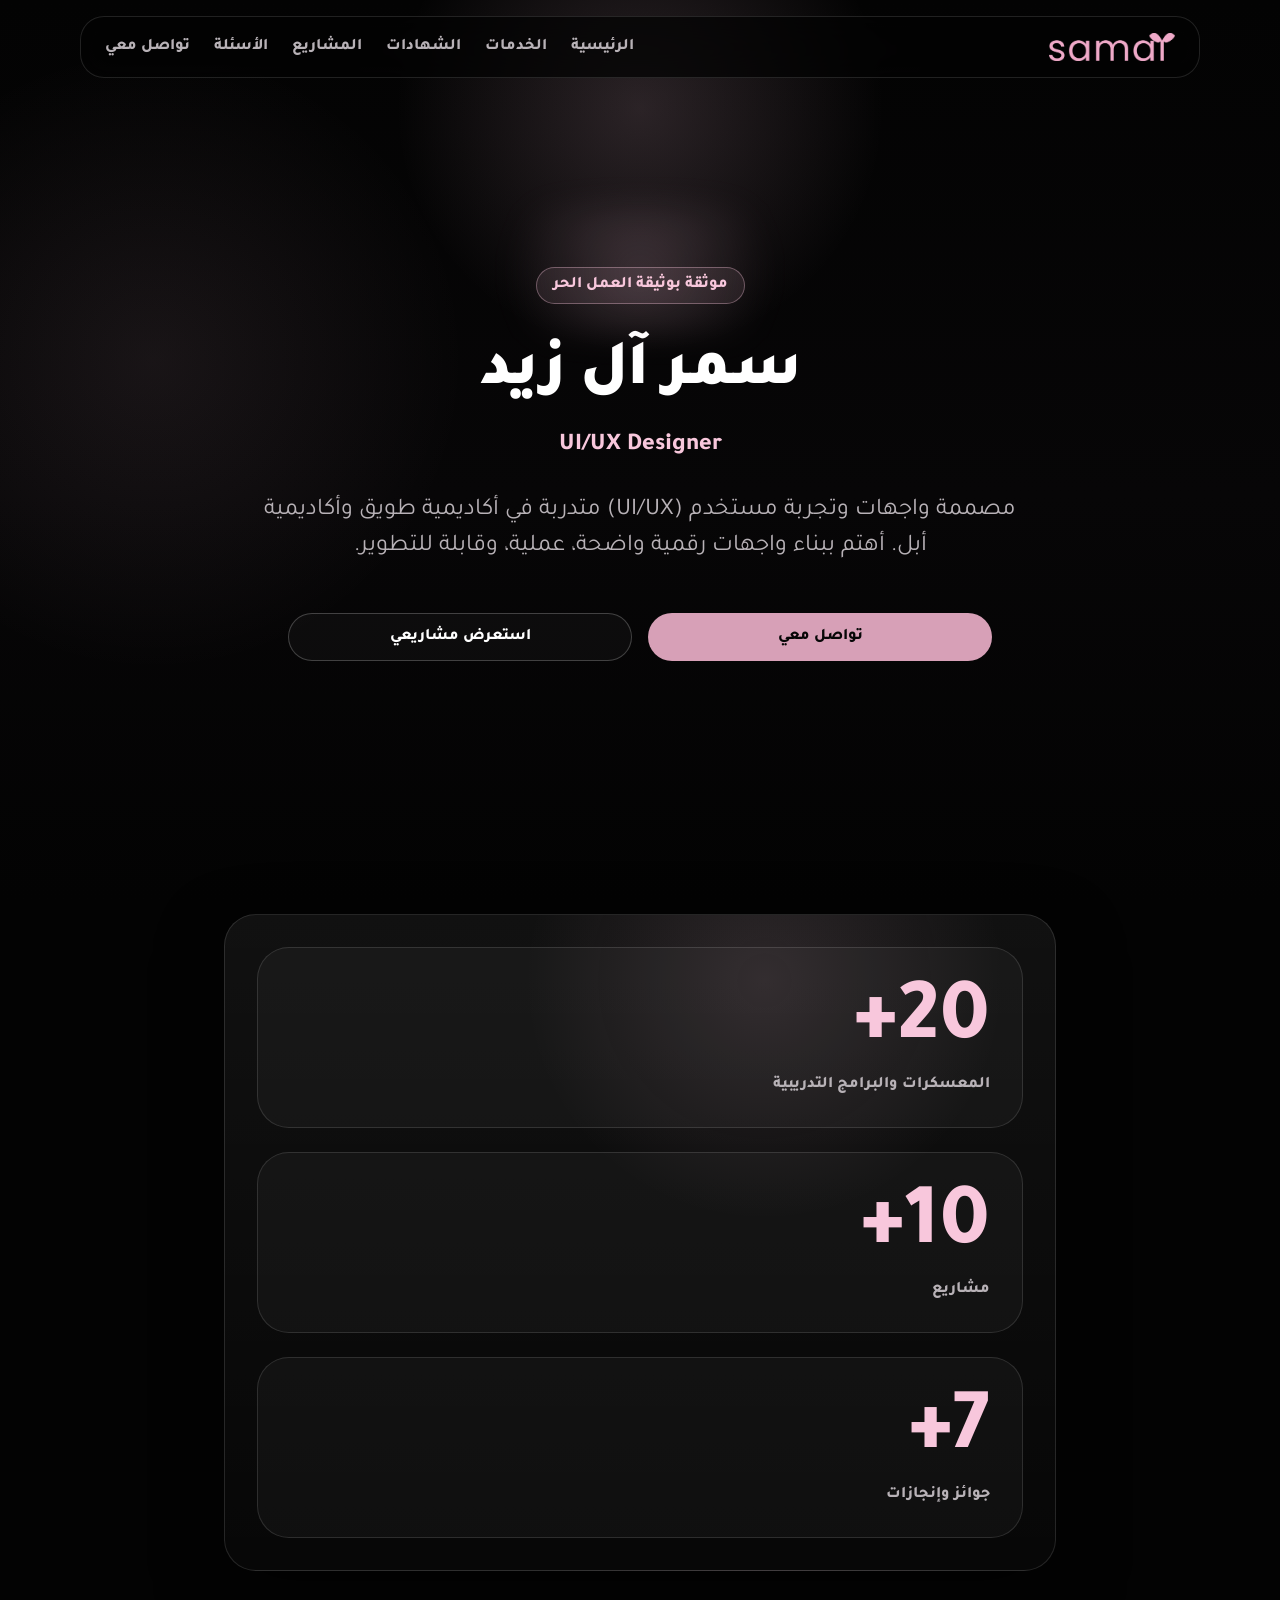
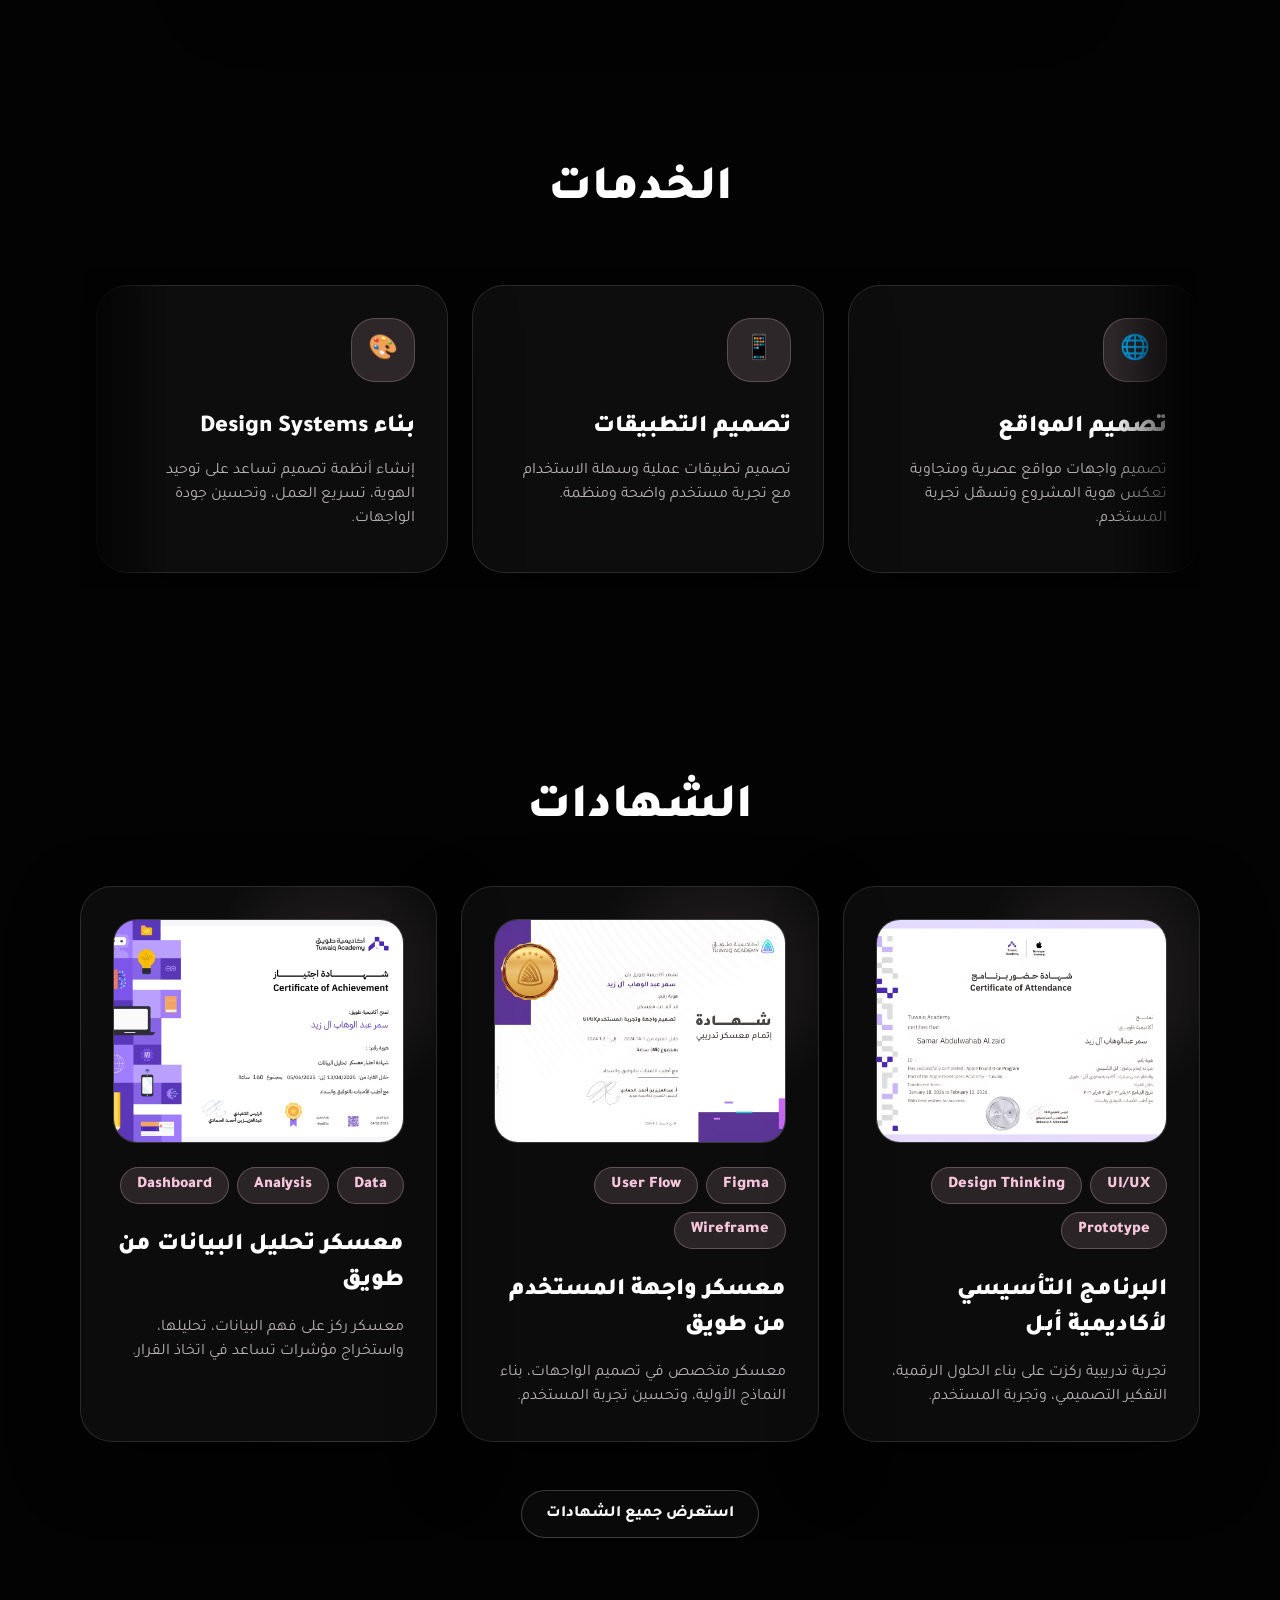
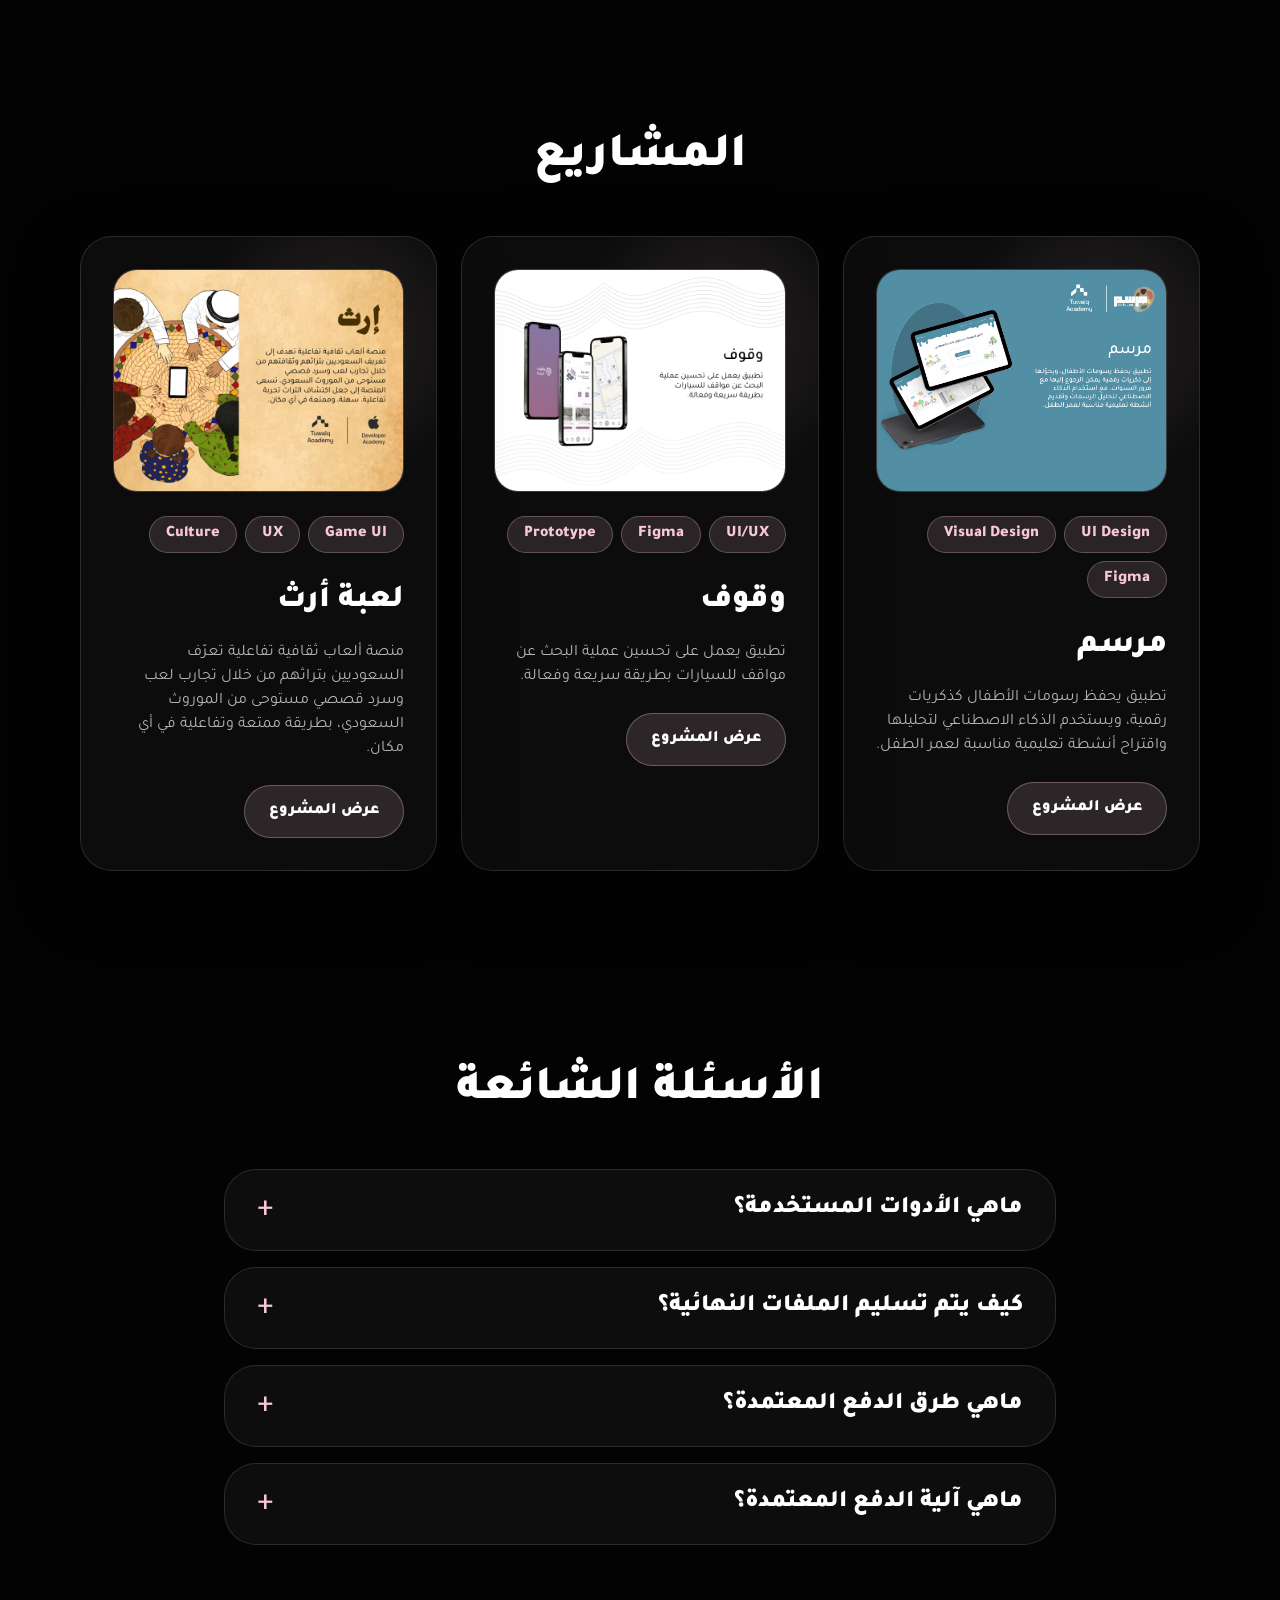
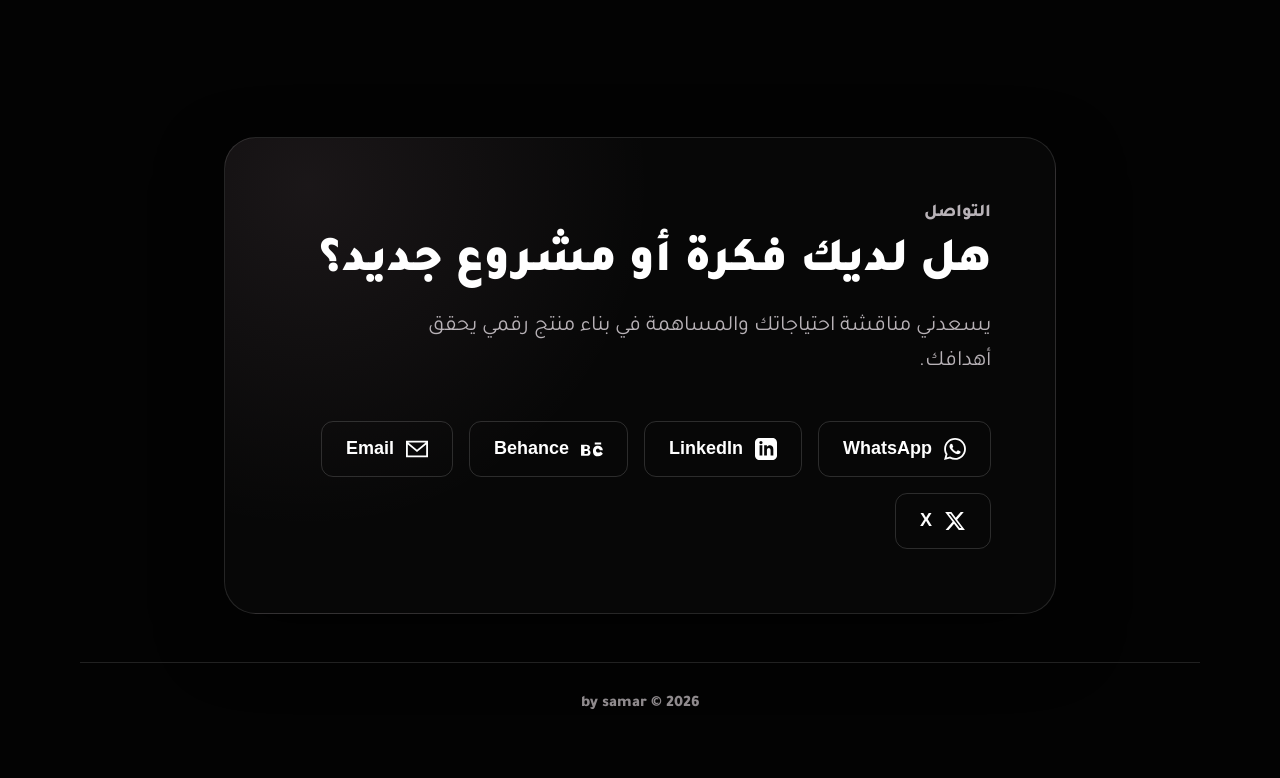
==== commit 77e8eb45: "Update index.html" ====
--- a/index.html
+++ b/index.html
@@ -179,7 +179,7 @@
         <!-- الشهادة الثالثة -->
         <article class="info-card cert-card">
           <div class="fake-img cert-img has-img">
-            <img src="assets/cert-tuwaiq-data.jpg" alt="شهادة معسكر تحليل البيانات طويق" style="width: 100%; height: 100%; object-fit: cover;">
+            <img src="assets/cert-aidata-01.png" alt="شهادة معسكر تحليل البيانات طويق" style="width: 100%; height: 100%; object-fit: cover;">
           </div>
 
           <div class="tags right-tags">
@@ -218,7 +218,7 @@
             <span>Figma</span>
           </div>
           <h3>مرسم</h3>
-          <p>مشروع تصميم يركز على تقديم تجربة بصرية إبداعية ومنظمة للمستخدم.</p>
+          <p>تطبيق يحفظ رسومات الأطفال كذكريات رقمية، ويستخدم الذكاء الاصطناعي لتحليلها واقتراح أنشطة تعليمية مناسبة لعمر الطفل.</p>
           <!-- الانتباه للرقم هنا ليتطابق مع مصفوفة الجافاسكريبت -->
           <button class="card-btn" onclick="openProjectModal(projects[1])">عرض المشروع</button>
         </article>
@@ -234,7 +234,7 @@
             <span>Prototype</span>
           </div>
           <h3>وقوف</h3>
-          <p>تجربة رقمية تهدف إلى تحسين وتنظيم تجربة المستخدم من خلال واجهات واضحة وسهلة الاستخدام.</p>
+          <p>تطبيق يعمل على تحسين عملية البحث عن مواقف للسيارات بطريقة سريعة وفعالة.</p>
           <button class="card-btn" onclick="openProjectModal(projects[0])">عرض المشروع</button>
         </article>
 
@@ -249,7 +249,7 @@
             <span>Culture</span>
           </div>
           <h3>لعبة أرث</h3>
-          <p>تجربة تفاعلية مستوحاة من الثقافة السعودية، تجمع بين التصميم البصري وتجربة المستخدم.</p>
+          <p>منصة ألعاب ثقافية تفاعلية تعرّف السعوديين بتراثهم من خلال تجارب لعب وسرد قصصي مستوحى من الموروث السعودي، بطريقة ممتعة وتفاعلية في أي مكان.</p>
           <button class="card-btn" onclick="openProjectModal(projects[2])">عرض المشروع</button>
         </article>
 
@@ -383,4 +383,4 @@
 
   <script src="script.js"></script>
 </body>
-</html>+</html>
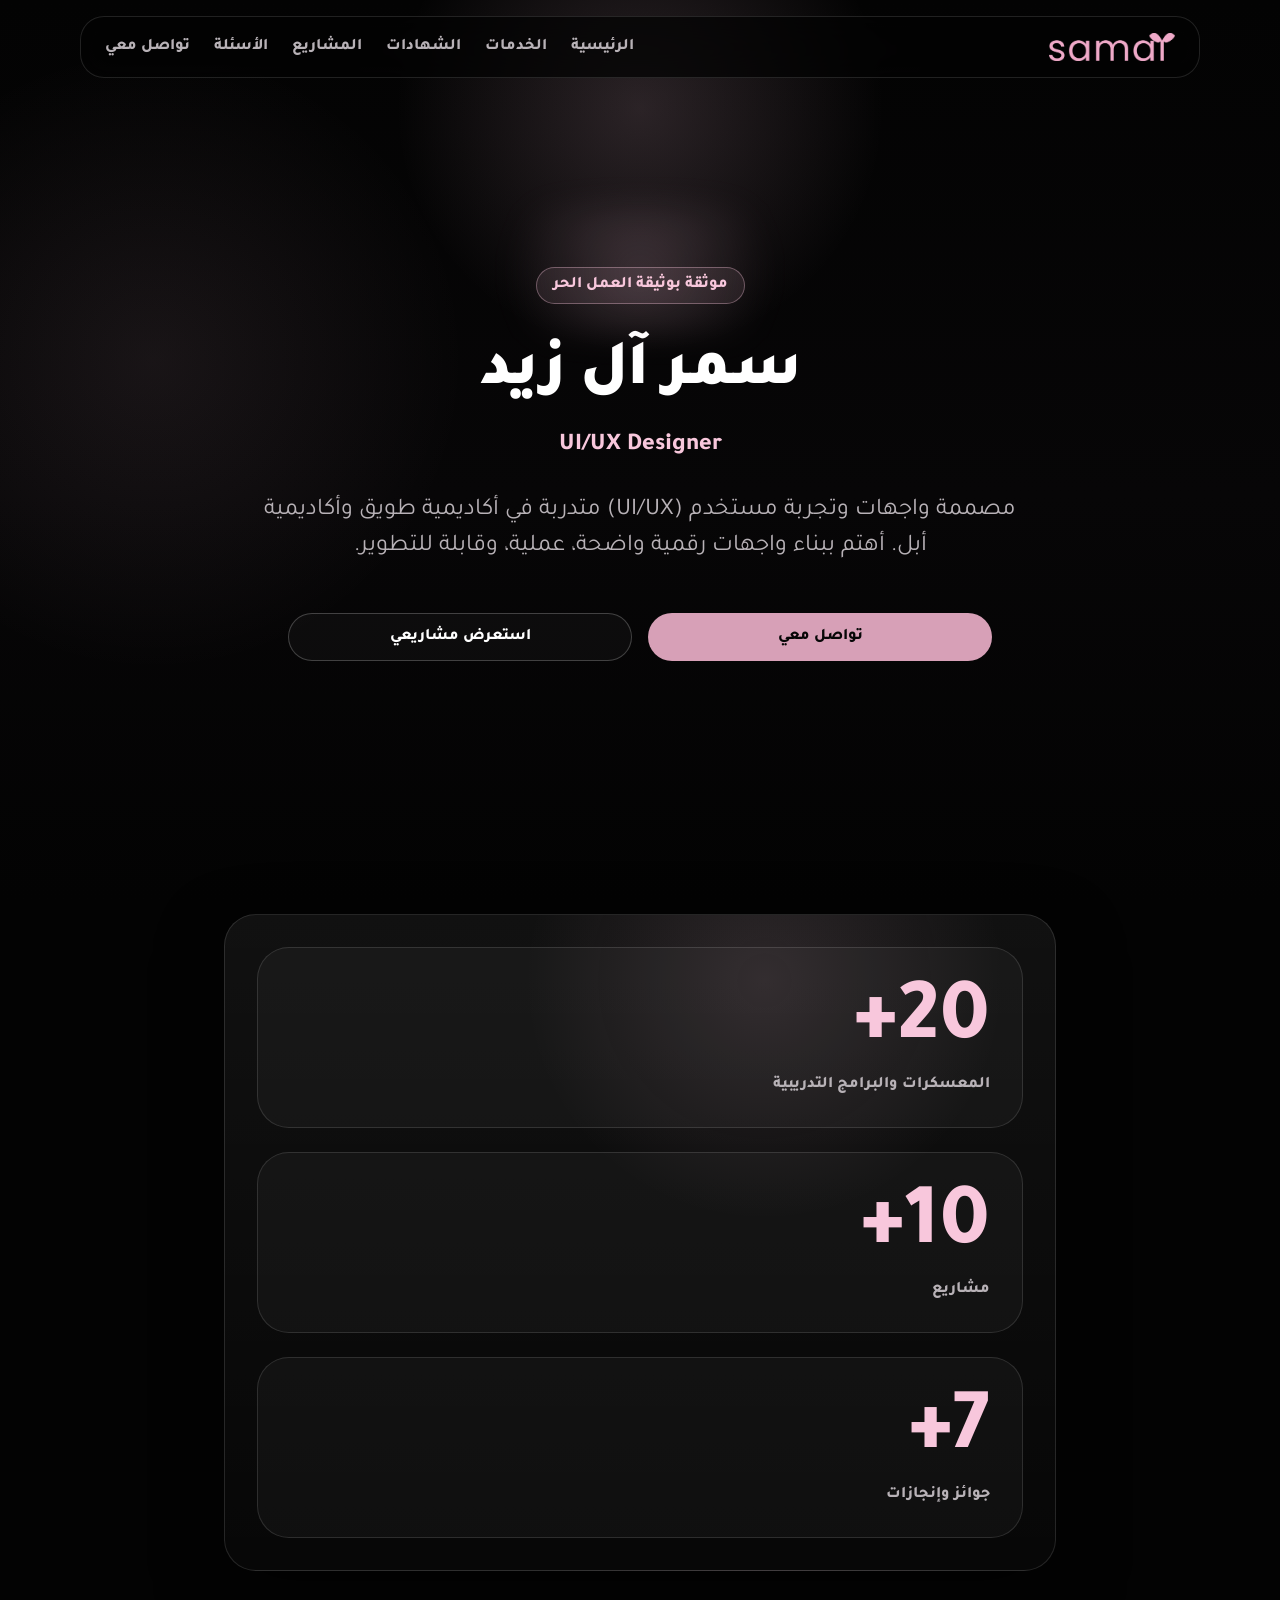
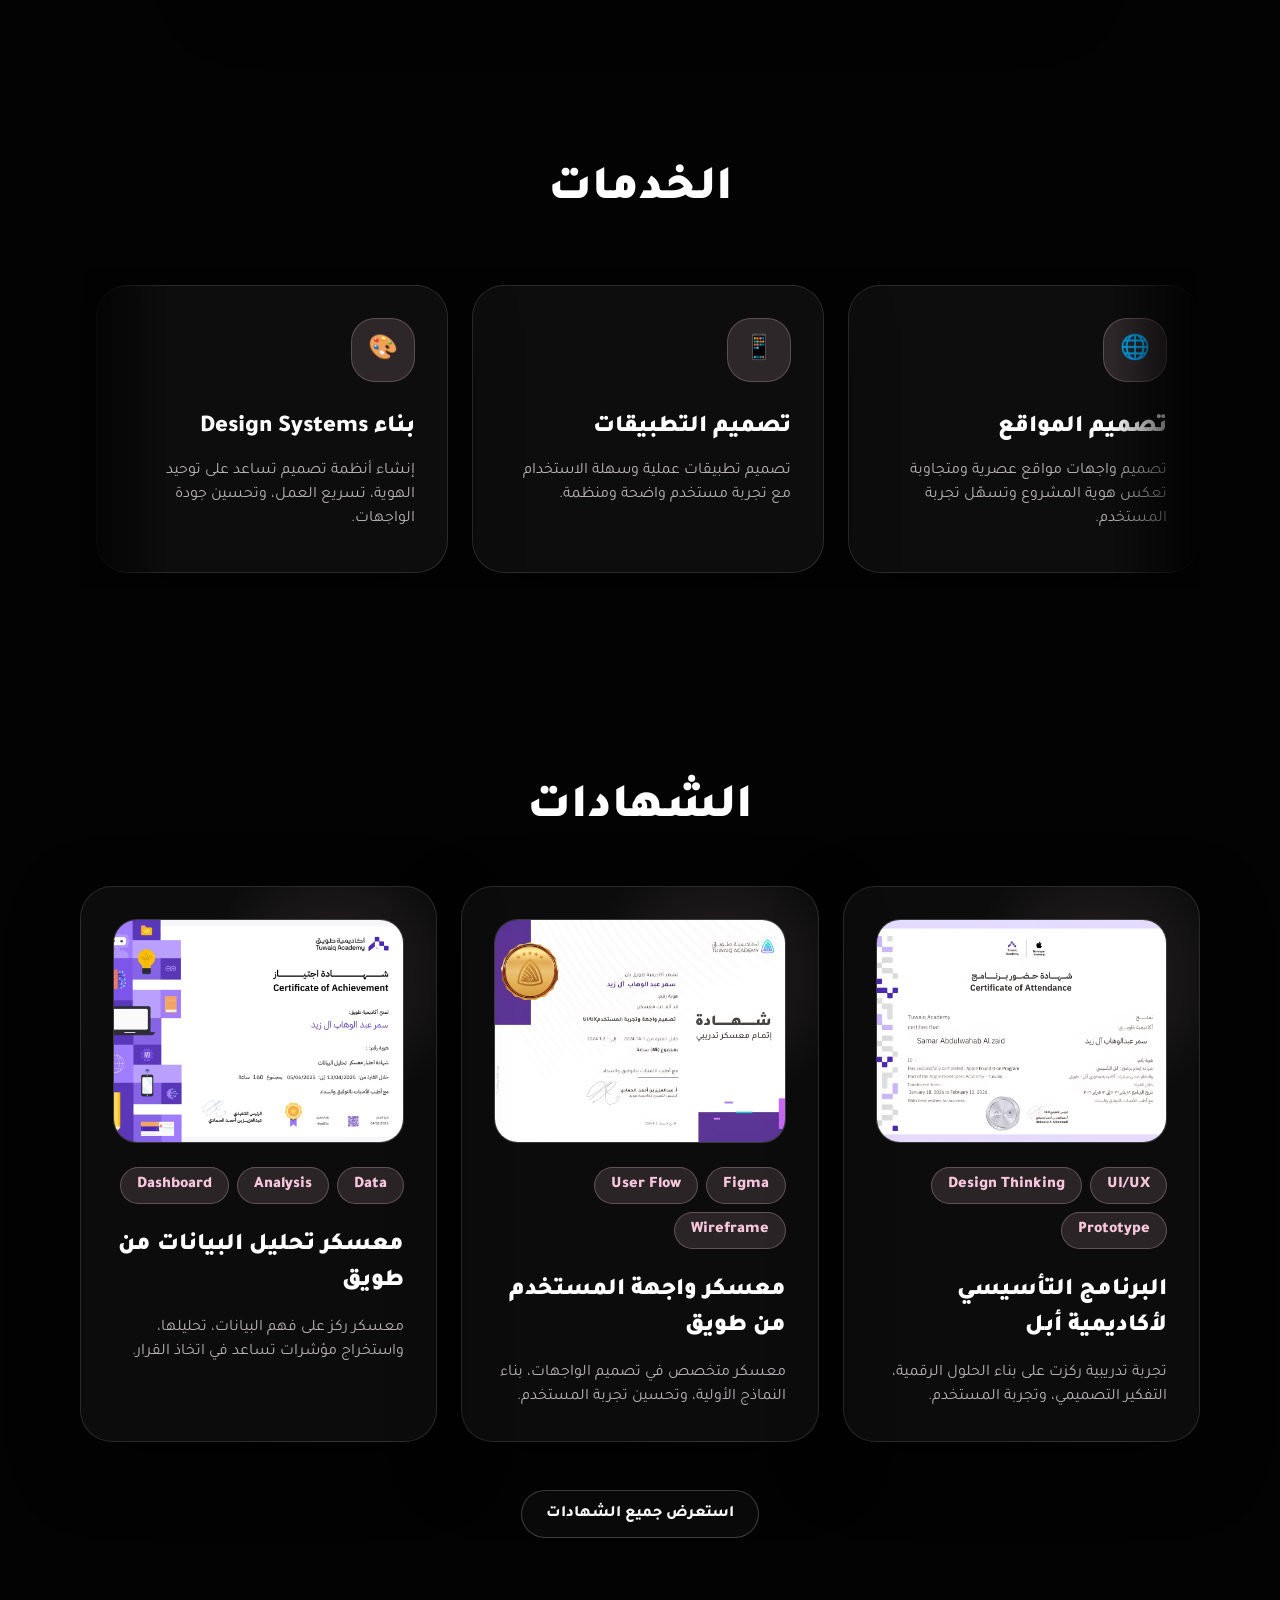
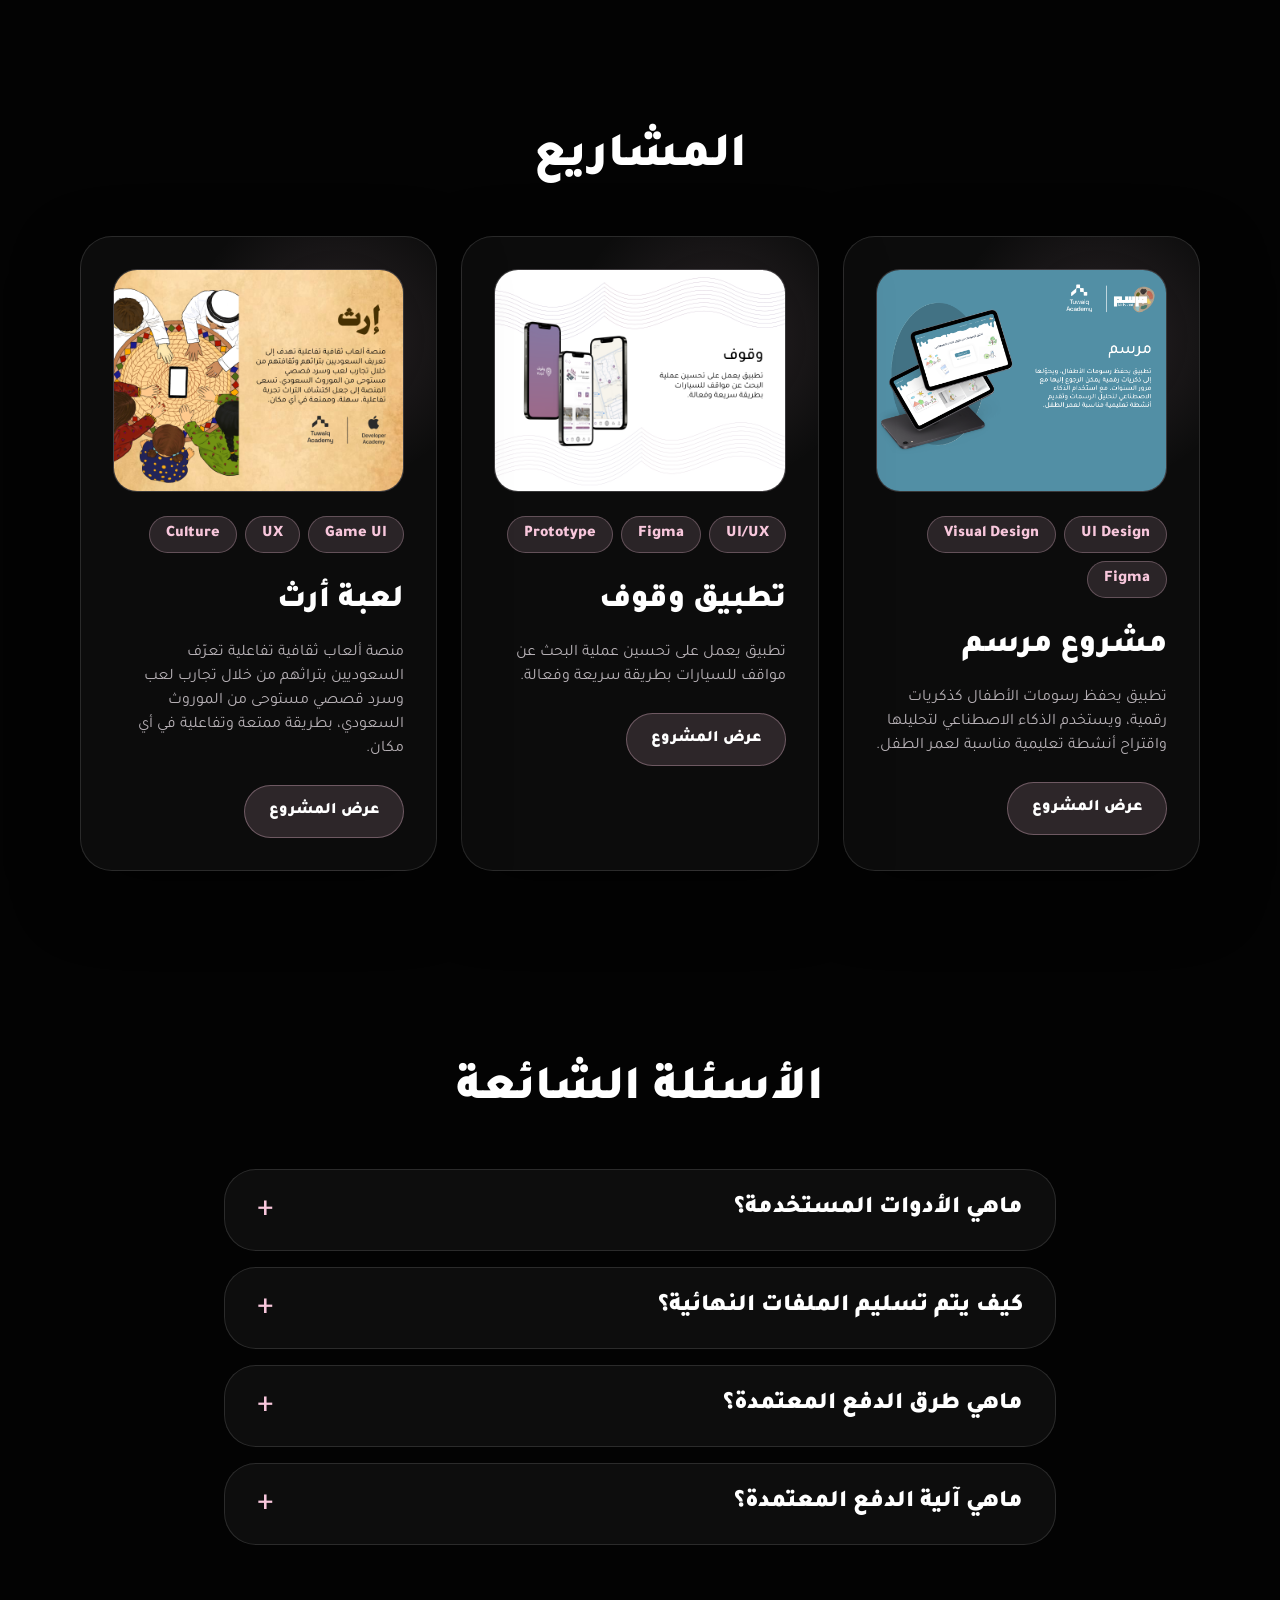
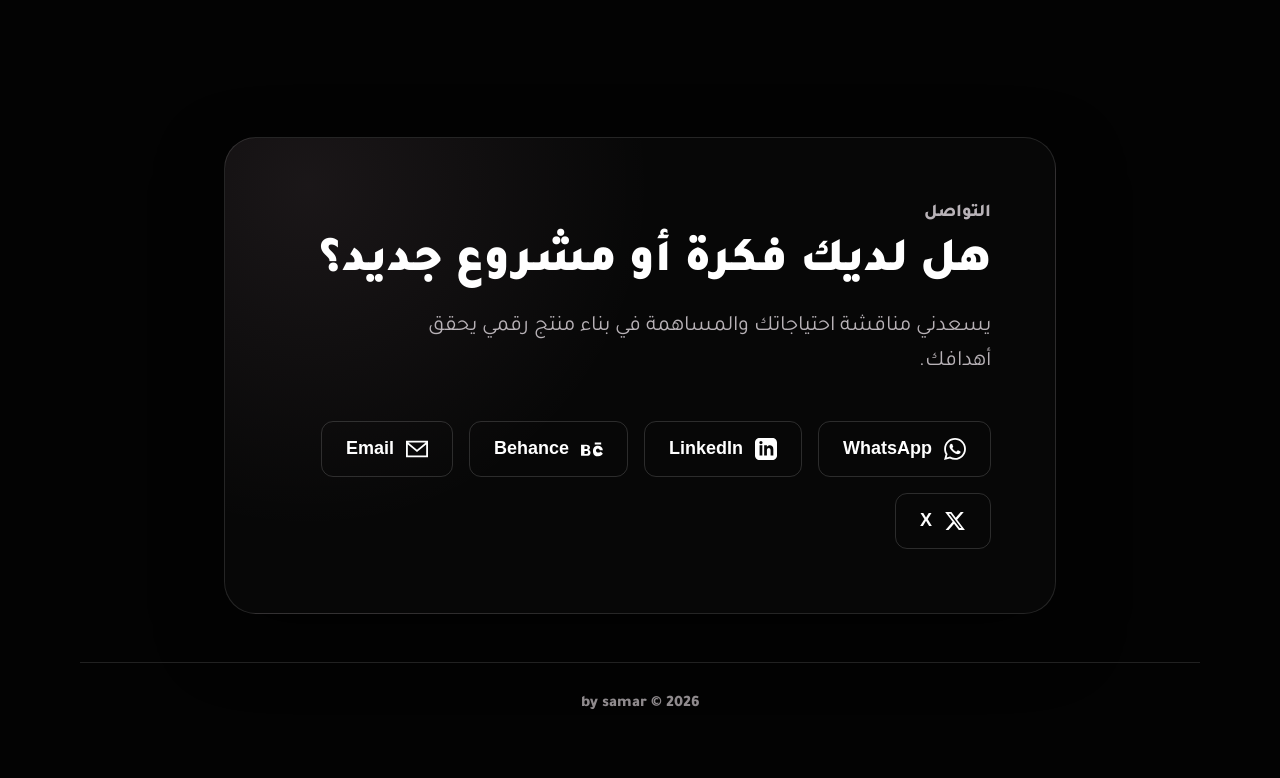
==== commit e0b01867: "Update index.html" ====
--- a/index.html
+++ b/index.html
@@ -217,7 +217,7 @@
             <span>Visual Design</span>
             <span>Figma</span>
           </div>
-          <h3>مرسم</h3>
+          <h3>مشروع مرسم</h3>
           <p>تطبيق يحفظ رسومات الأطفال كذكريات رقمية، ويستخدم الذكاء الاصطناعي لتحليلها واقتراح أنشطة تعليمية مناسبة لعمر الطفل.</p>
           <!-- الانتباه للرقم هنا ليتطابق مع مصفوفة الجافاسكريبت -->
           <button class="card-btn" onclick="openProjectModal(projects[1])">عرض المشروع</button>
@@ -233,7 +233,7 @@
             <span>Figma</span>
             <span>Prototype</span>
           </div>
-          <h3>وقوف</h3>
+          <h3>تطبيق وقوف</h3>
           <p>تطبيق يعمل على تحسين عملية البحث عن مواقف للسيارات بطريقة سريعة وفعالة.</p>
           <button class="card-btn" onclick="openProjectModal(projects[0])">عرض المشروع</button>
         </article>
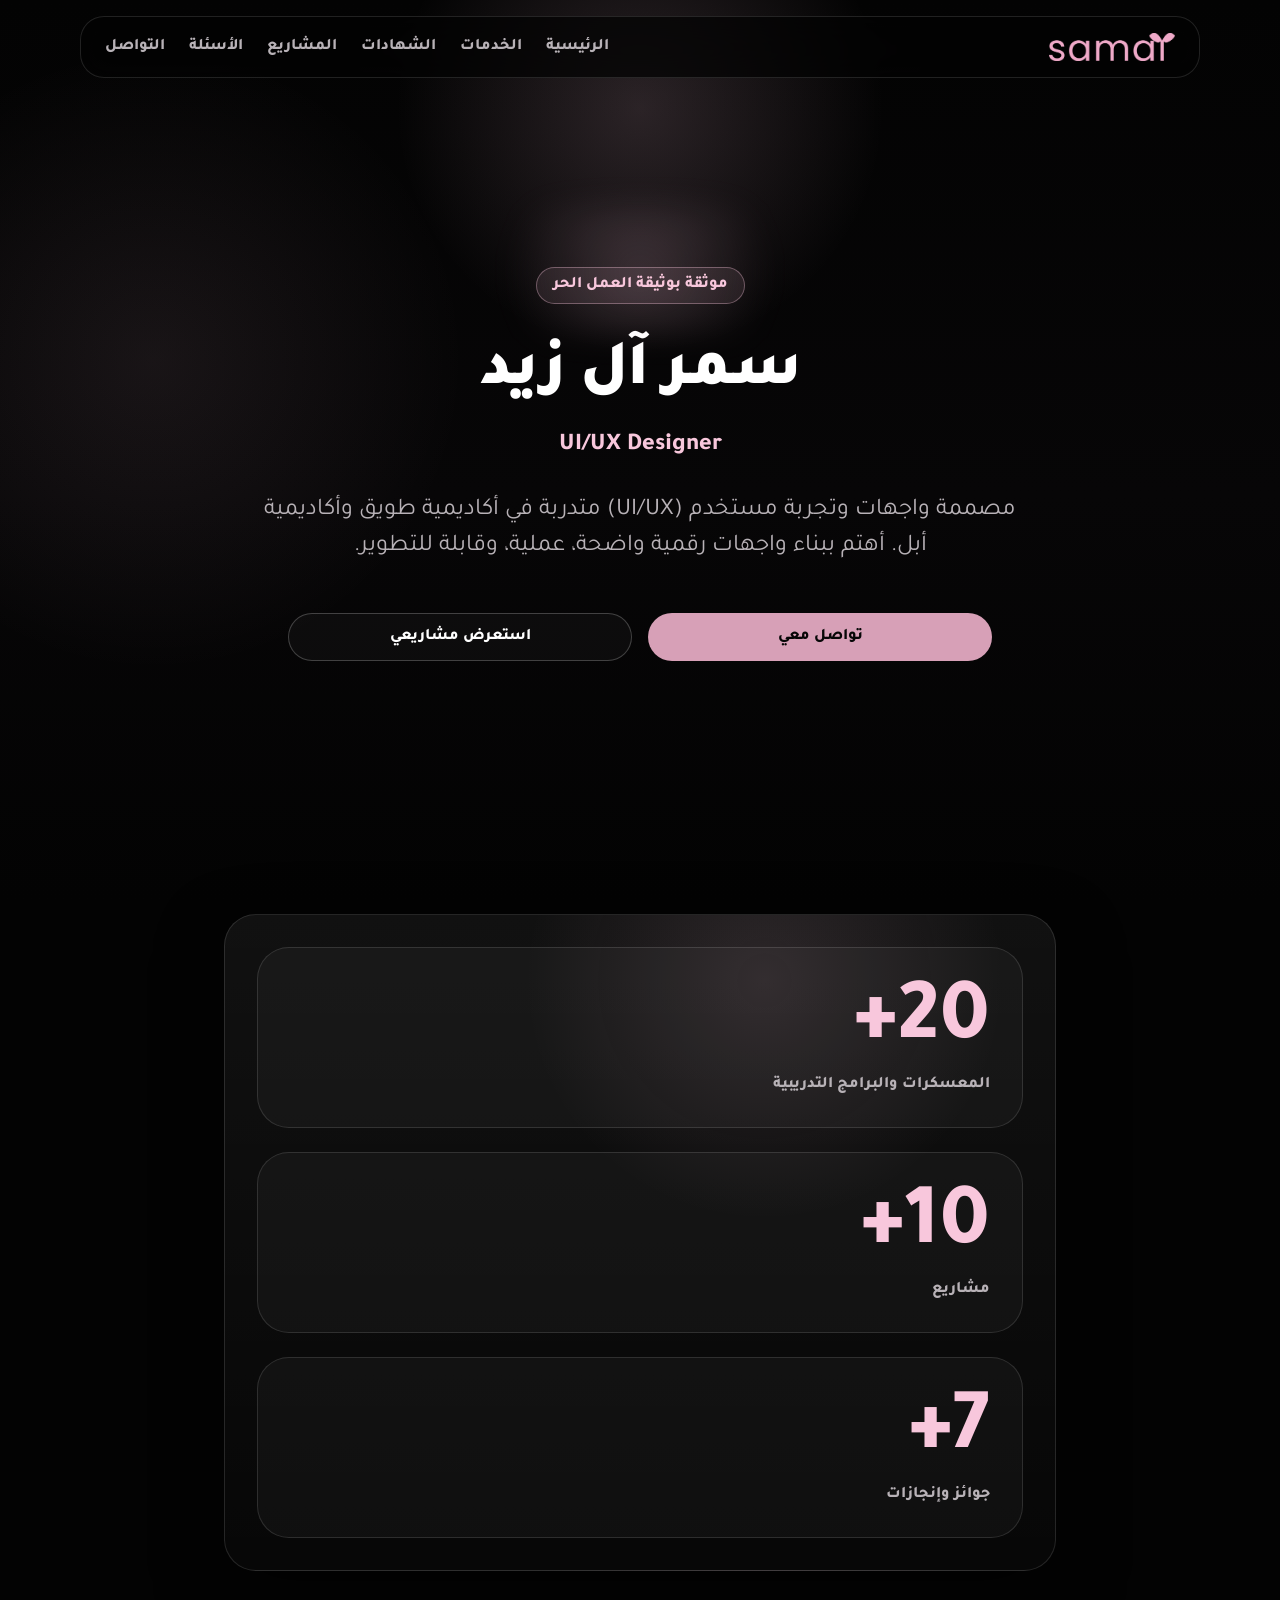
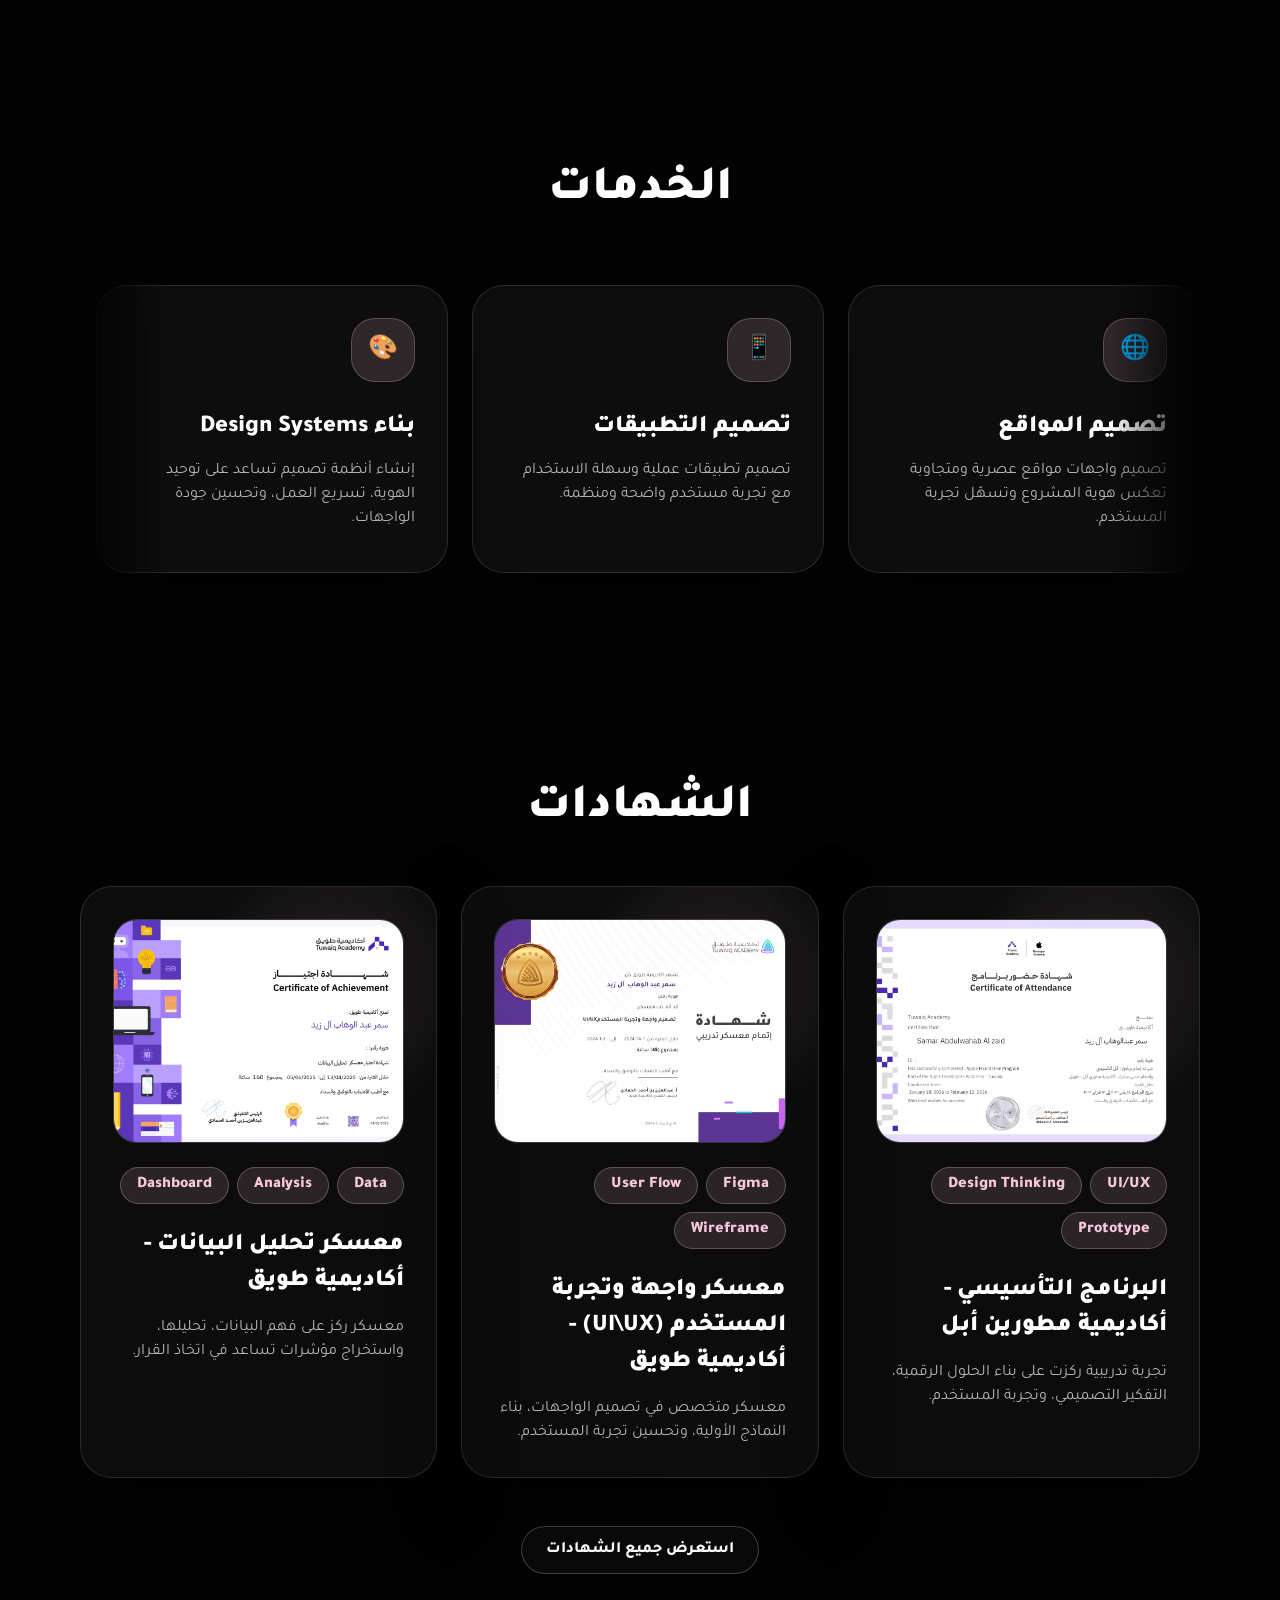
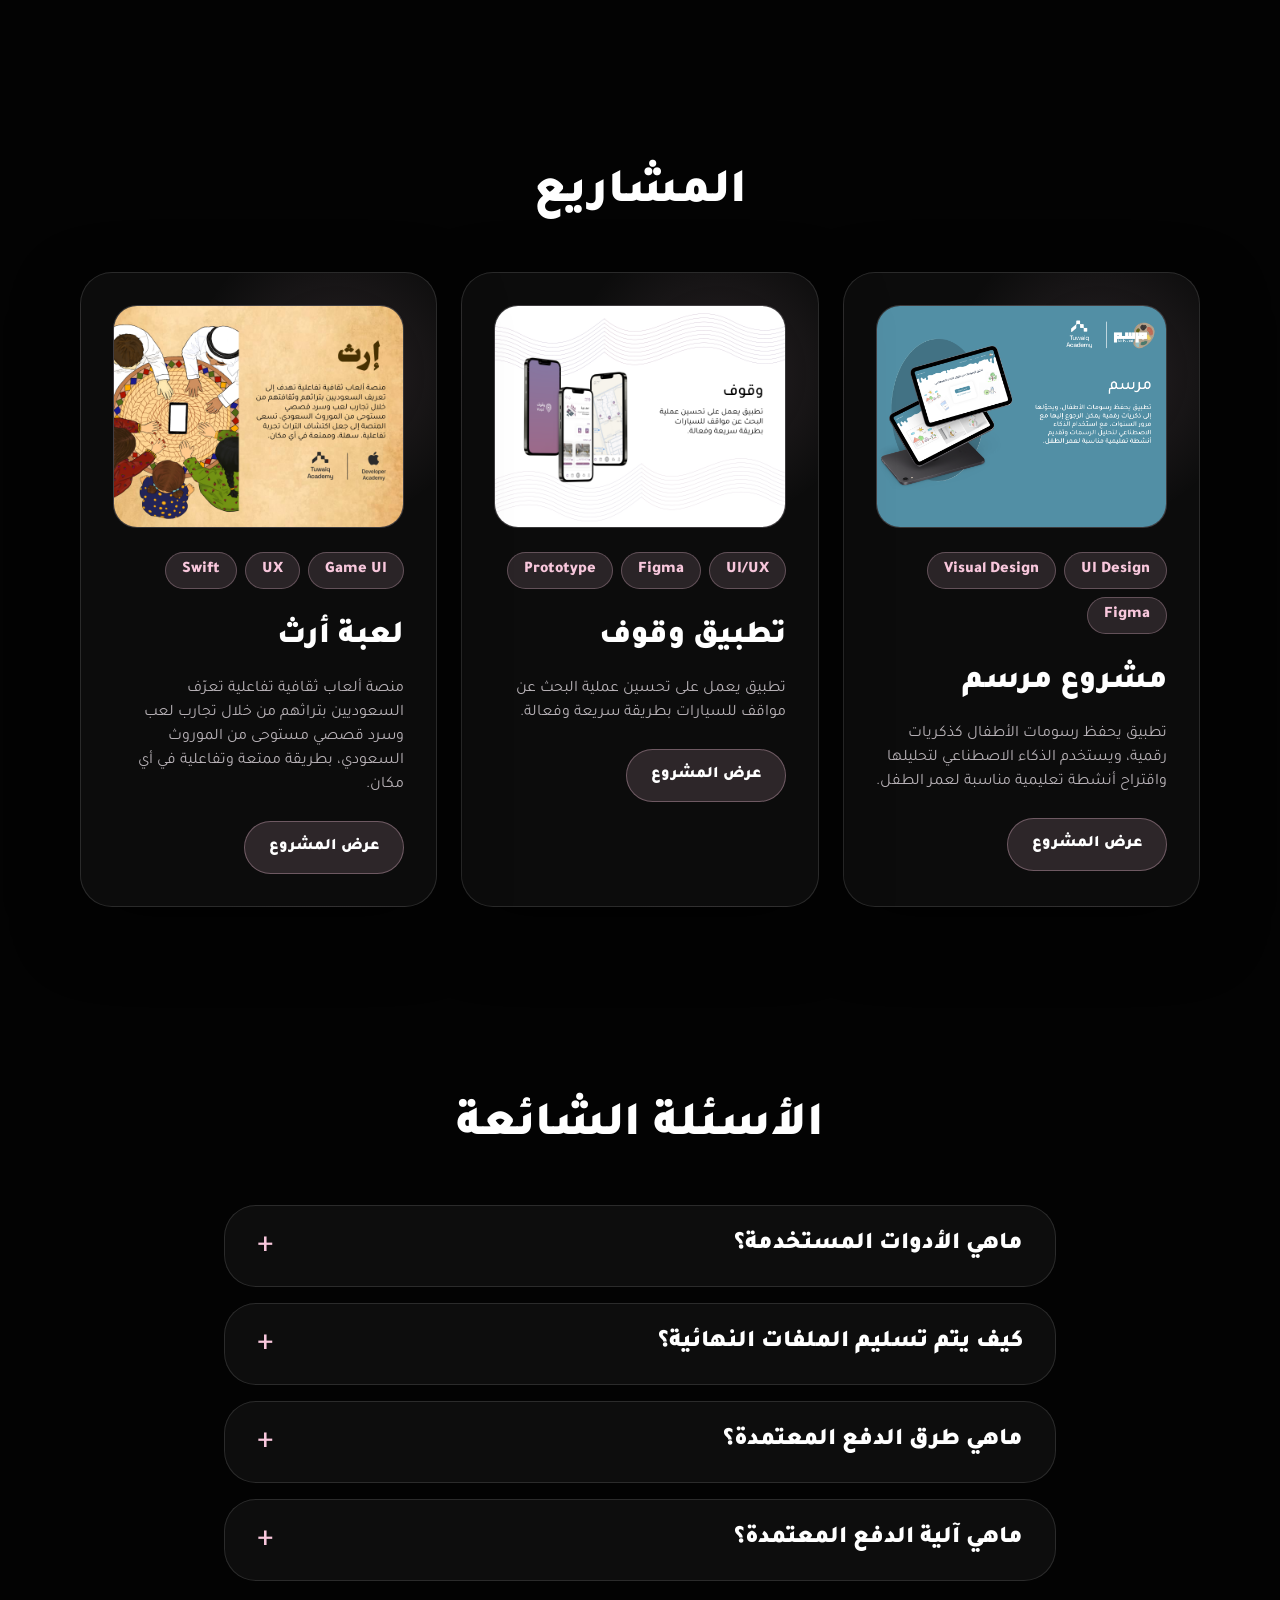
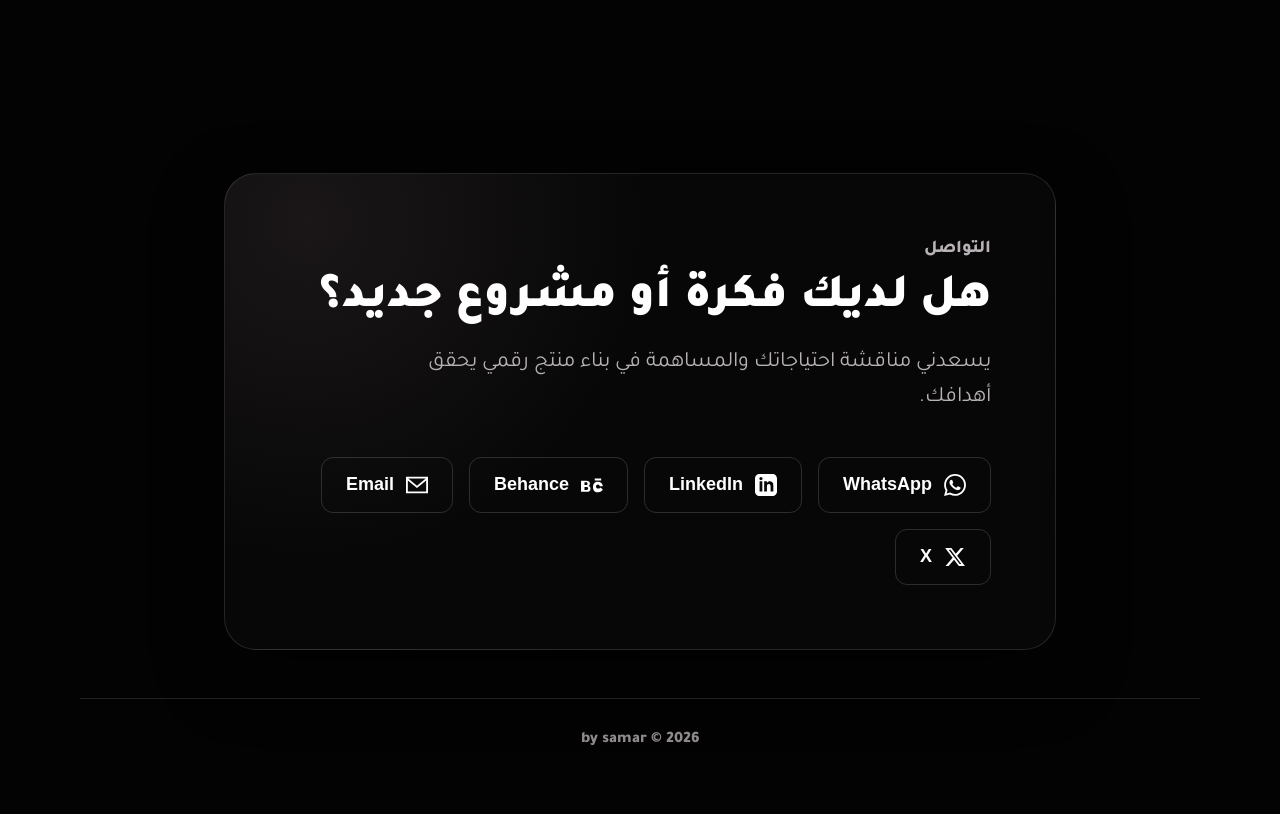
==== commit 52e0c8f9: "Update index.html" ====
--- a/index.html
+++ b/index.html
@@ -35,7 +35,7 @@
       <a href="#certificates">الشهادات</a>
       <a href="#projects">المشاريع</a>
       <a href="#faq">الأسئلة</a>
-      <a href="#contact">تواصل معي</a>
+      <a href="#contact">التواصل</a>
     </nav>
   </header>
 
@@ -156,7 +156,7 @@
             <span>Prototype</span>
           </div>
 
-          <h3 class="cert-title">البرنامج التأسيسي لأكاديمية أبل</h3>
+          <h3 class="cert-title">البرنامج التأسيسي - أكاديمية مطورين أبل</h3>
           <p>تجربة تدريبية ركزت على بناء الحلول الرقمية، التفكير التصميمي، وتجربة المستخدم.</p>
         </article>
 
@@ -172,7 +172,7 @@
             <span>Wireframe</span>
           </div>
 
-          <h3 class="cert-title">معسكر واجهة المستخدم من طويق</h3>
+          <h3 class="cert-title">معسكر واجهة وتجربة المستخدم (UI\UX)  - أكاديمية طويق</h3>
           <p>معسكر متخصص في تصميم الواجهات، بناء النماذج الأولية، وتحسين تجربة المستخدم.</p>
         </article>
 
@@ -188,7 +188,7 @@
             <span>Dashboard</span>
           </div>
 
-          <h3 class="cert-title">معسكر تحليل البيانات من طويق</h3>
+          <h3 class="cert-title">معسكر تحليل البيانات  - أكاديمية طويق</h3>
           <p>معسكر ركز على فهم البيانات، تحليلها، واستخراج مؤشرات تساعد في اتخاذ القرار.</p>
         </article>
       </div>
@@ -246,7 +246,7 @@
           <div class="tags right-tags">
             <span>Game UI</span>
             <span>UX</span>
-            <span>Culture</span>
+            <span>Swift</span>
           </div>
           <h3>لعبة أرث</h3>
           <p>منصة ألعاب ثقافية تفاعلية تعرّف السعوديين بتراثهم من خلال تجارب لعب وسرد قصصي مستوحى من الموروث السعودي، بطريقة ممتعة وتفاعلية في أي مكان.</p>
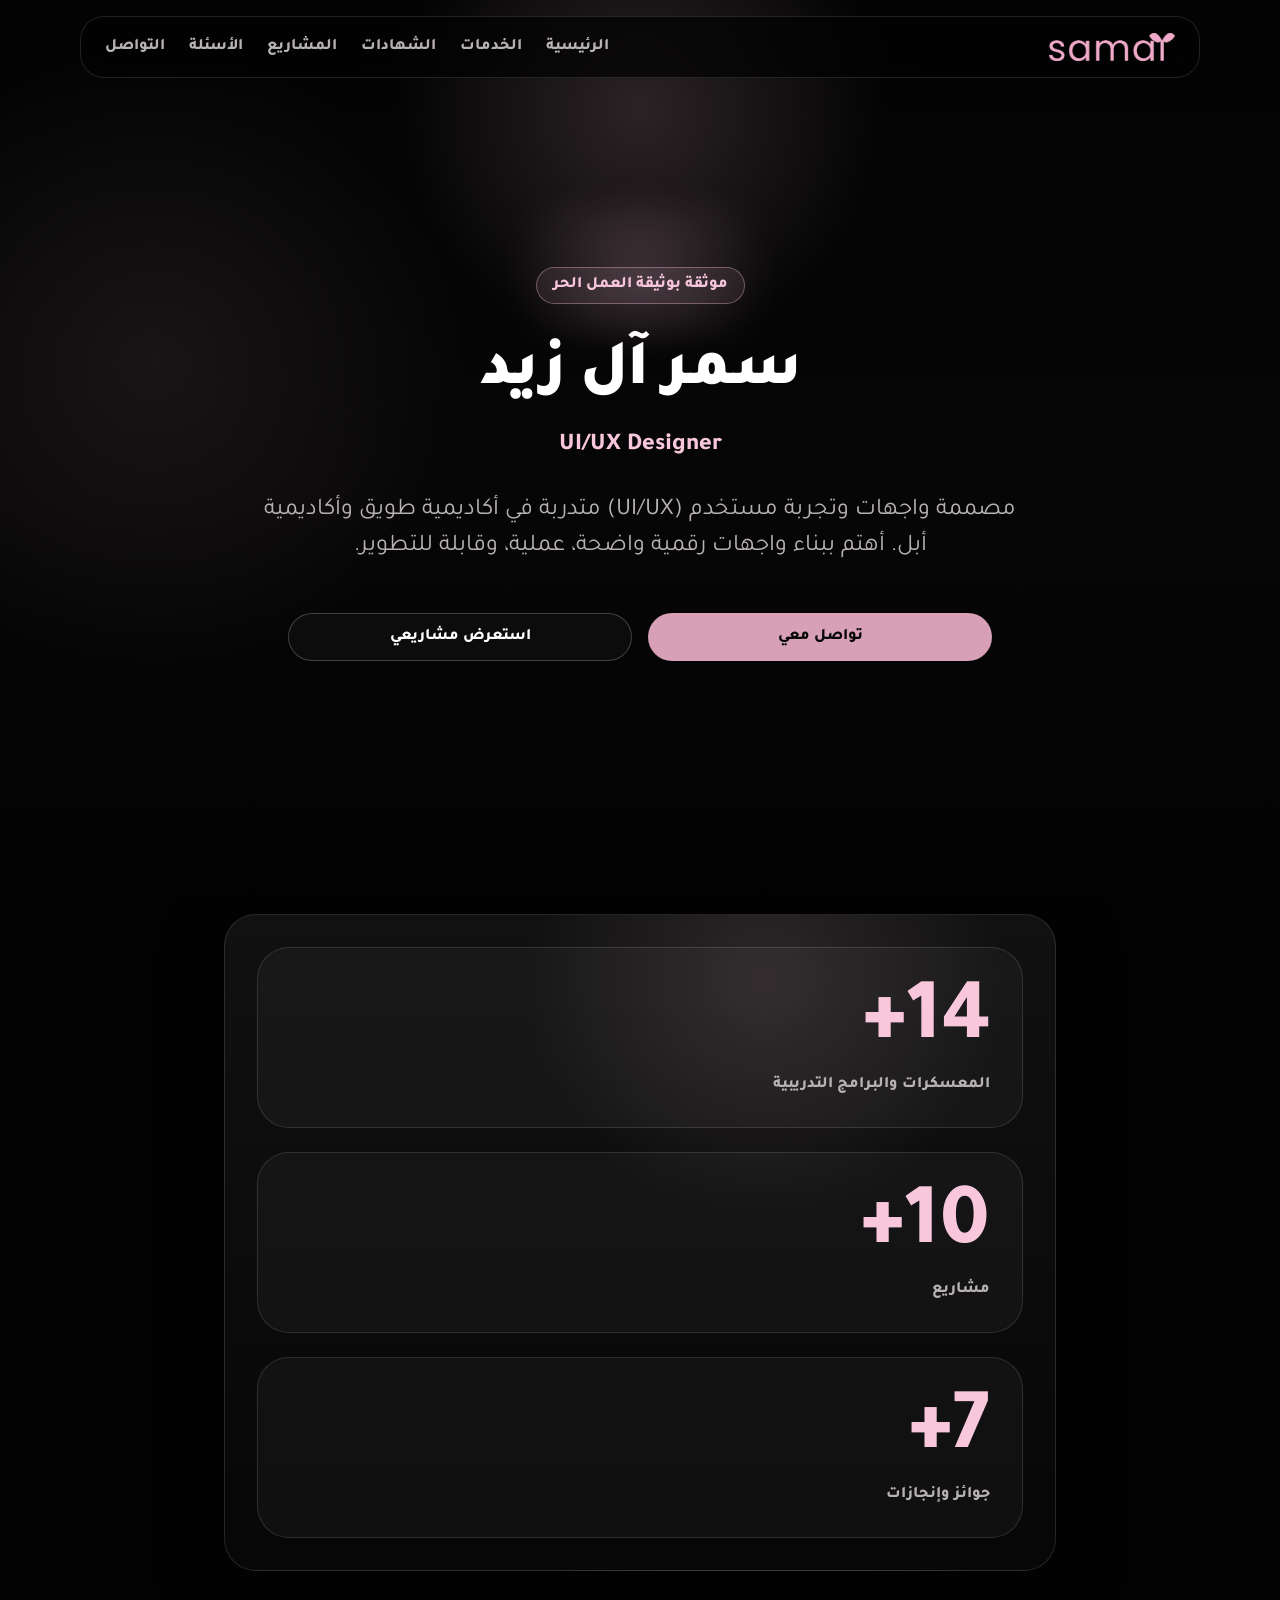
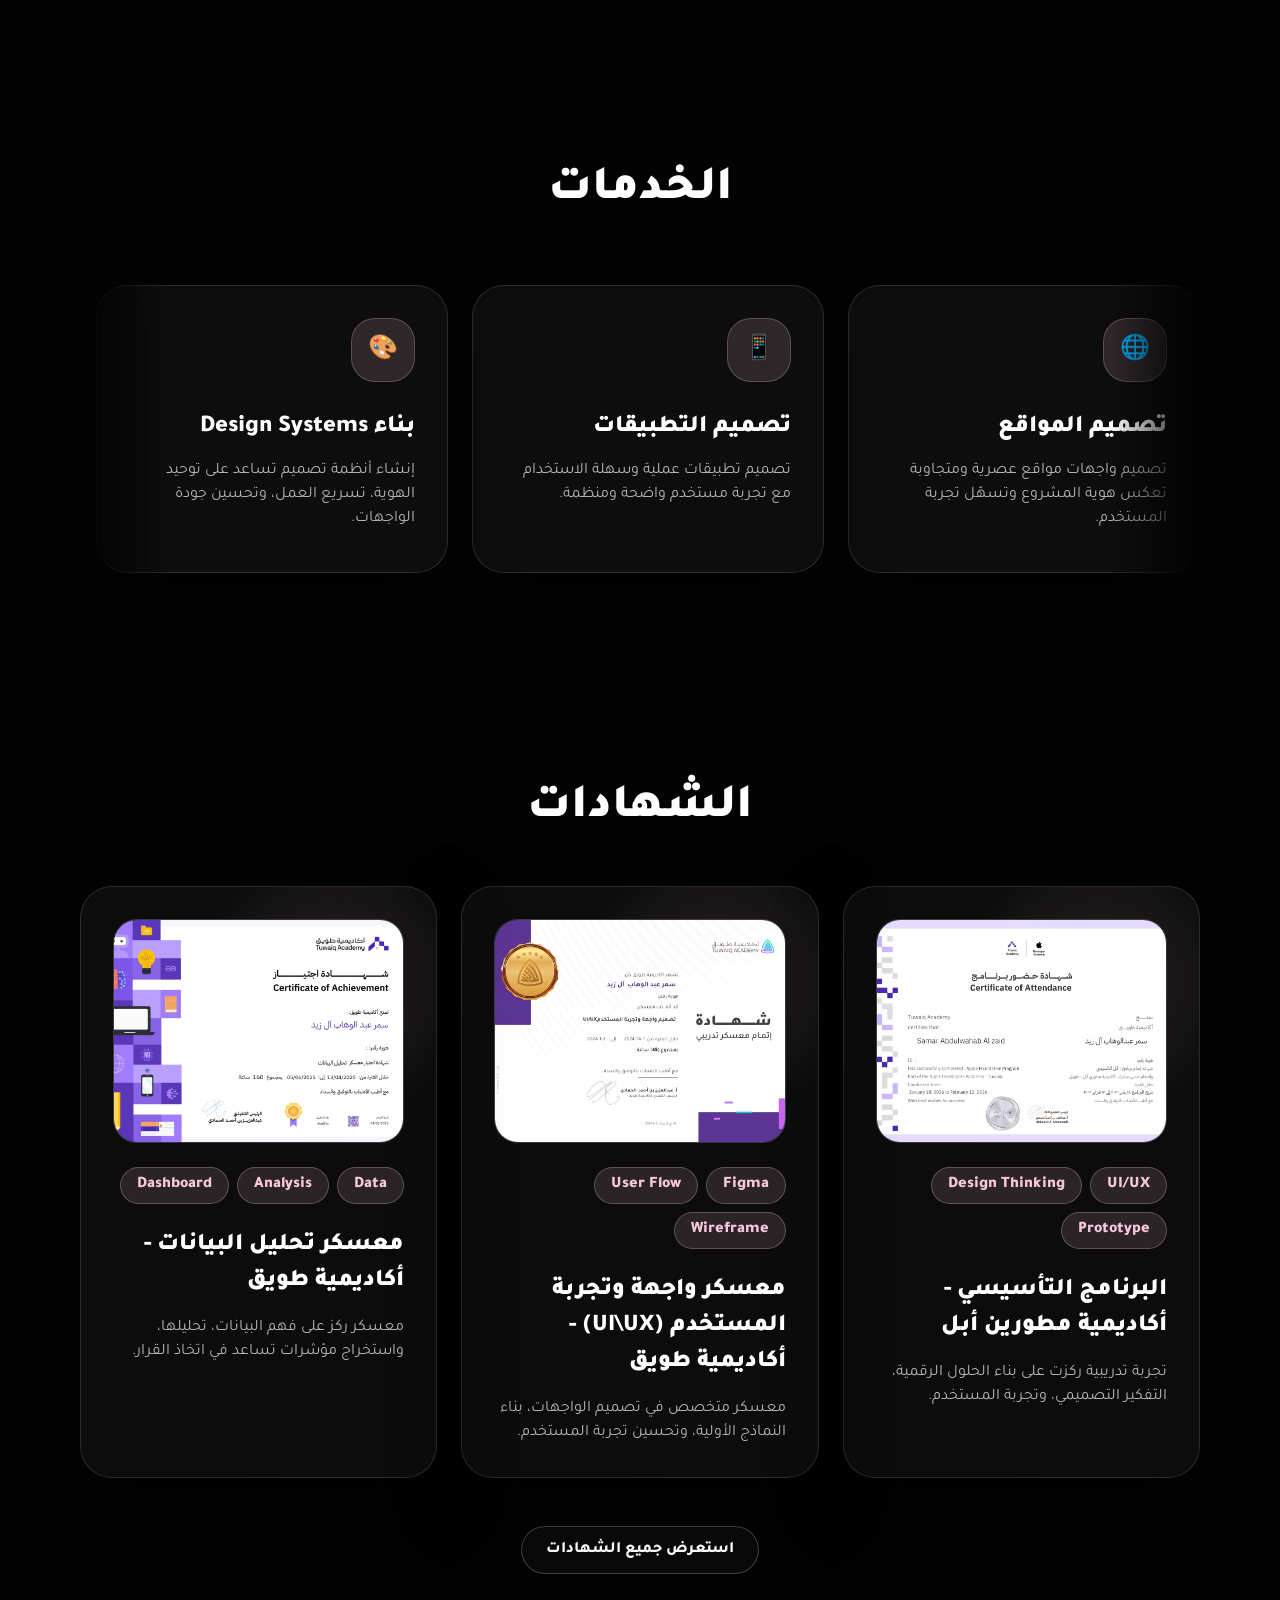
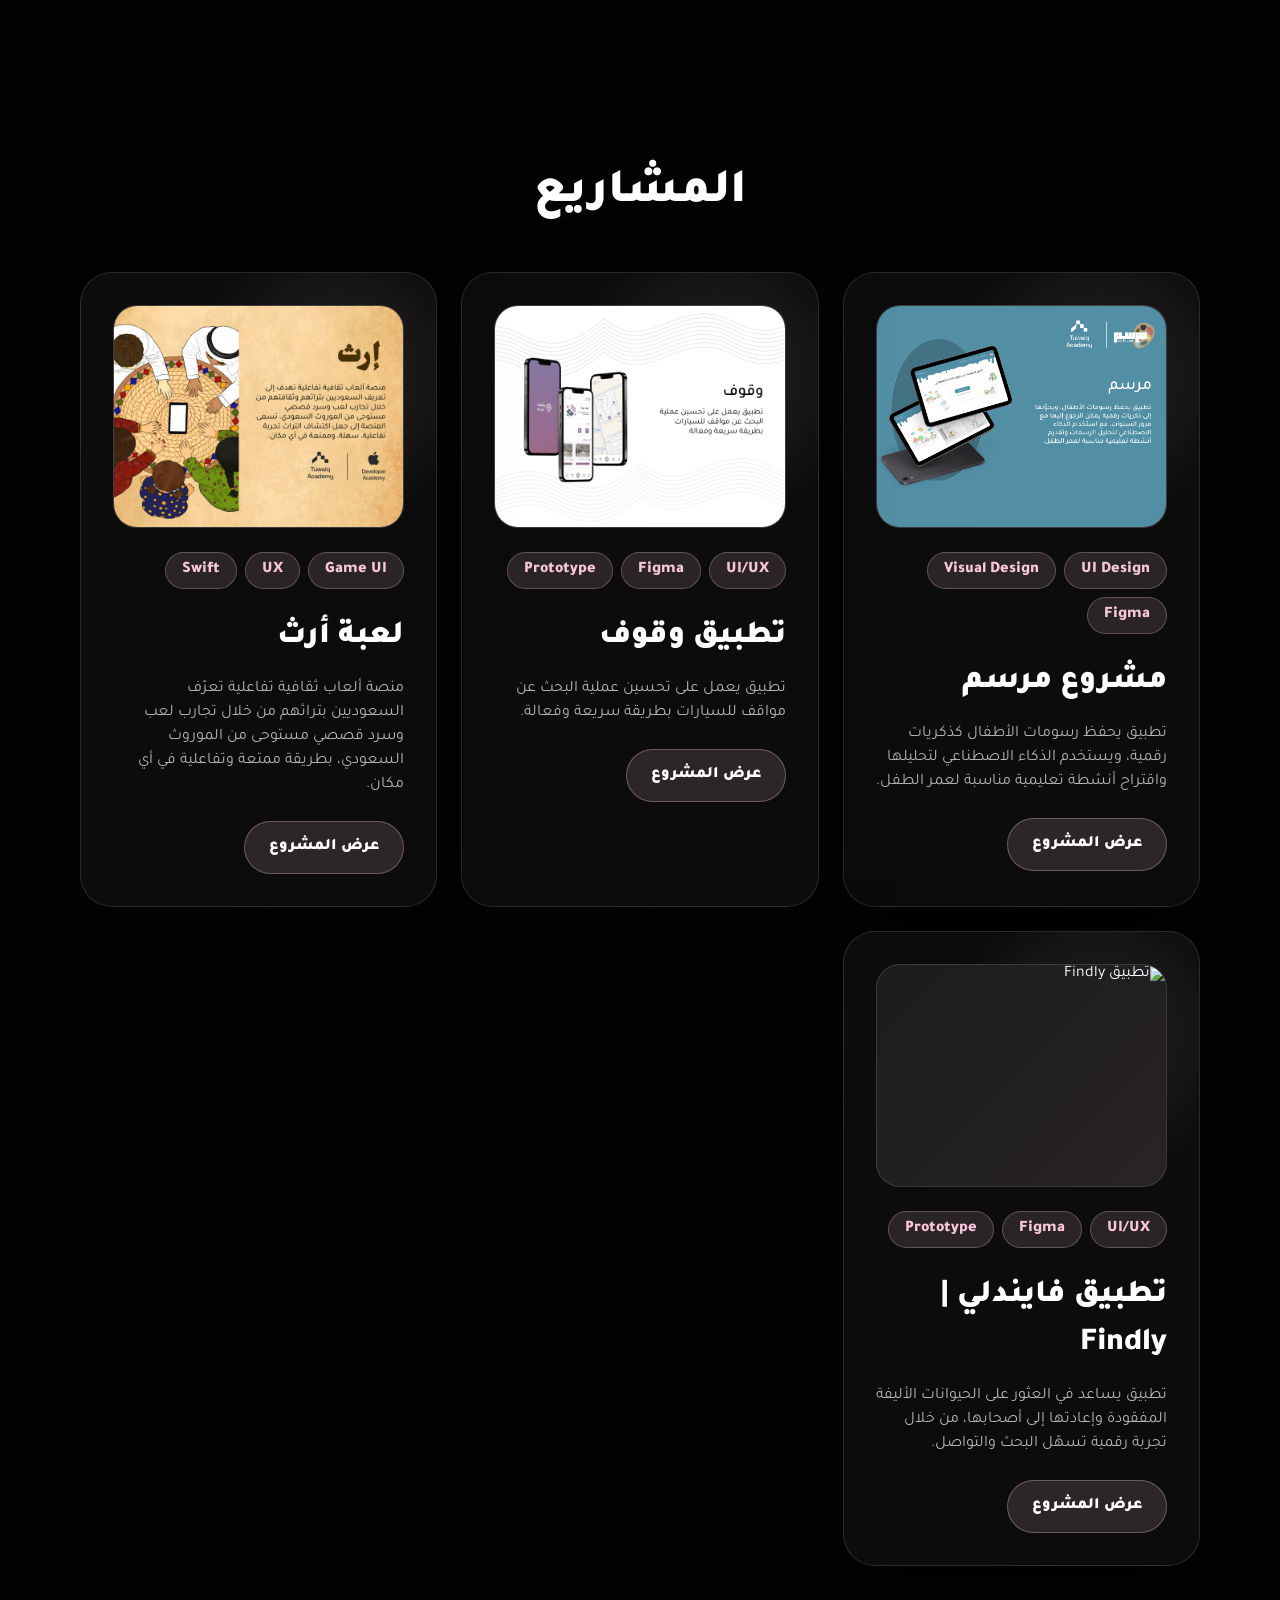
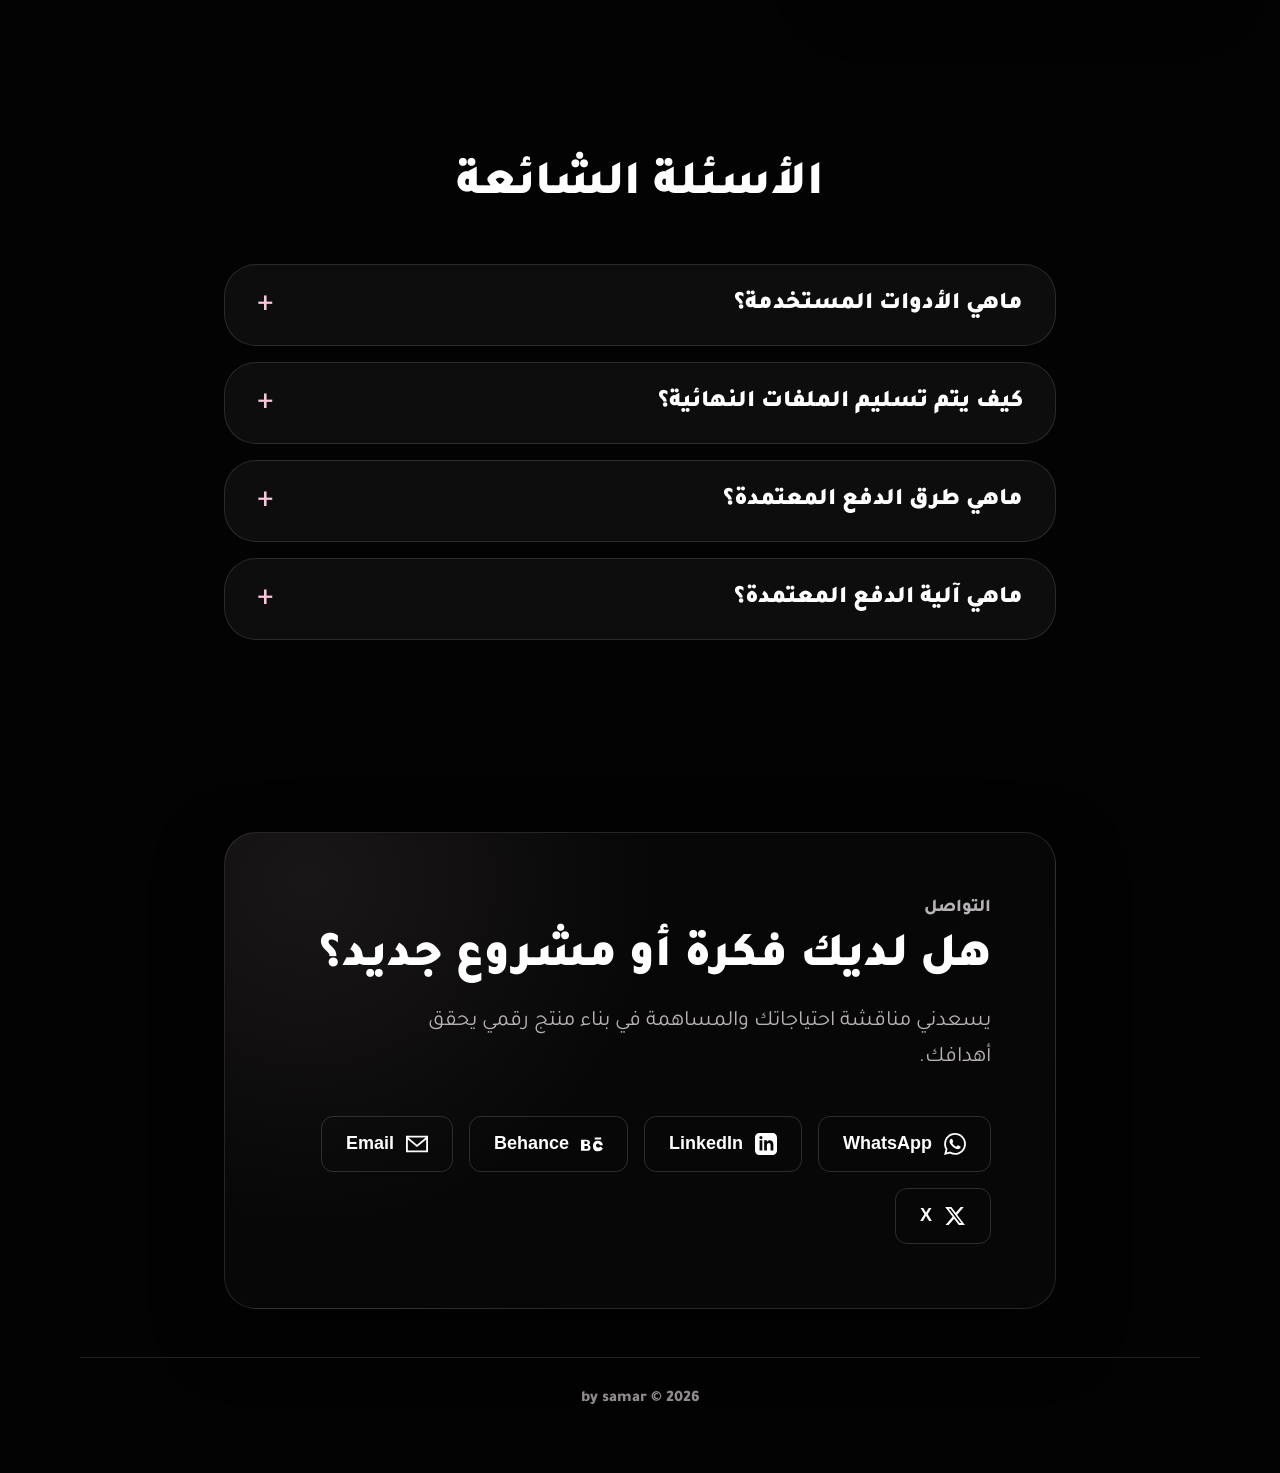
==== commit fa4a28ec: "Update index.html" ====
--- a/index.html
+++ b/index.html
@@ -252,6 +252,40 @@
           <p>منصة ألعاب ثقافية تفاعلية تعرّف السعوديين بتراثهم من خلال تجارب لعب وسرد قصصي مستوحى من الموروث السعودي، بطريقة ممتعة وتفاعلية في أي مكان.</p>
           <button class="card-btn" onclick="openProjectModal(projects[2])">عرض المشروع</button>
         </article>
+
+        
+<!-- المشروع الرابع: تطبيق Findly -->
+<article class="project-card">
+  <div class="project-img has-img">
+    <img
+      src="assets/findly-01.png"
+      alt="تطبيق Findly"
+      style="width: 100%; height: 100%; object-fit: cover;"
+    >
+  </div>
+
+  <div class="tags right-tags">
+    <span>UI/UX</span>
+    <span>Figma</span>
+    <span>Prototype</span>
+  </div>
+
+  <h3>تطبيق فايندلي | Findly</h3>
+
+  <p>
+    تطبيق يساعد في العثور على الحيوانات الأليفة
+    المفقودة وإعادتها إلى أصحابها، من خلال
+    تجربة رقمية تسهّل البحث والتواصل.
+  </p>
+
+  <button
+    class="card-btn"
+    onclick="openProjectModal(projects[3])"
+  >
+    عرض المشروع
+  </button>
+</article>
+
 
       </div>
     </section>
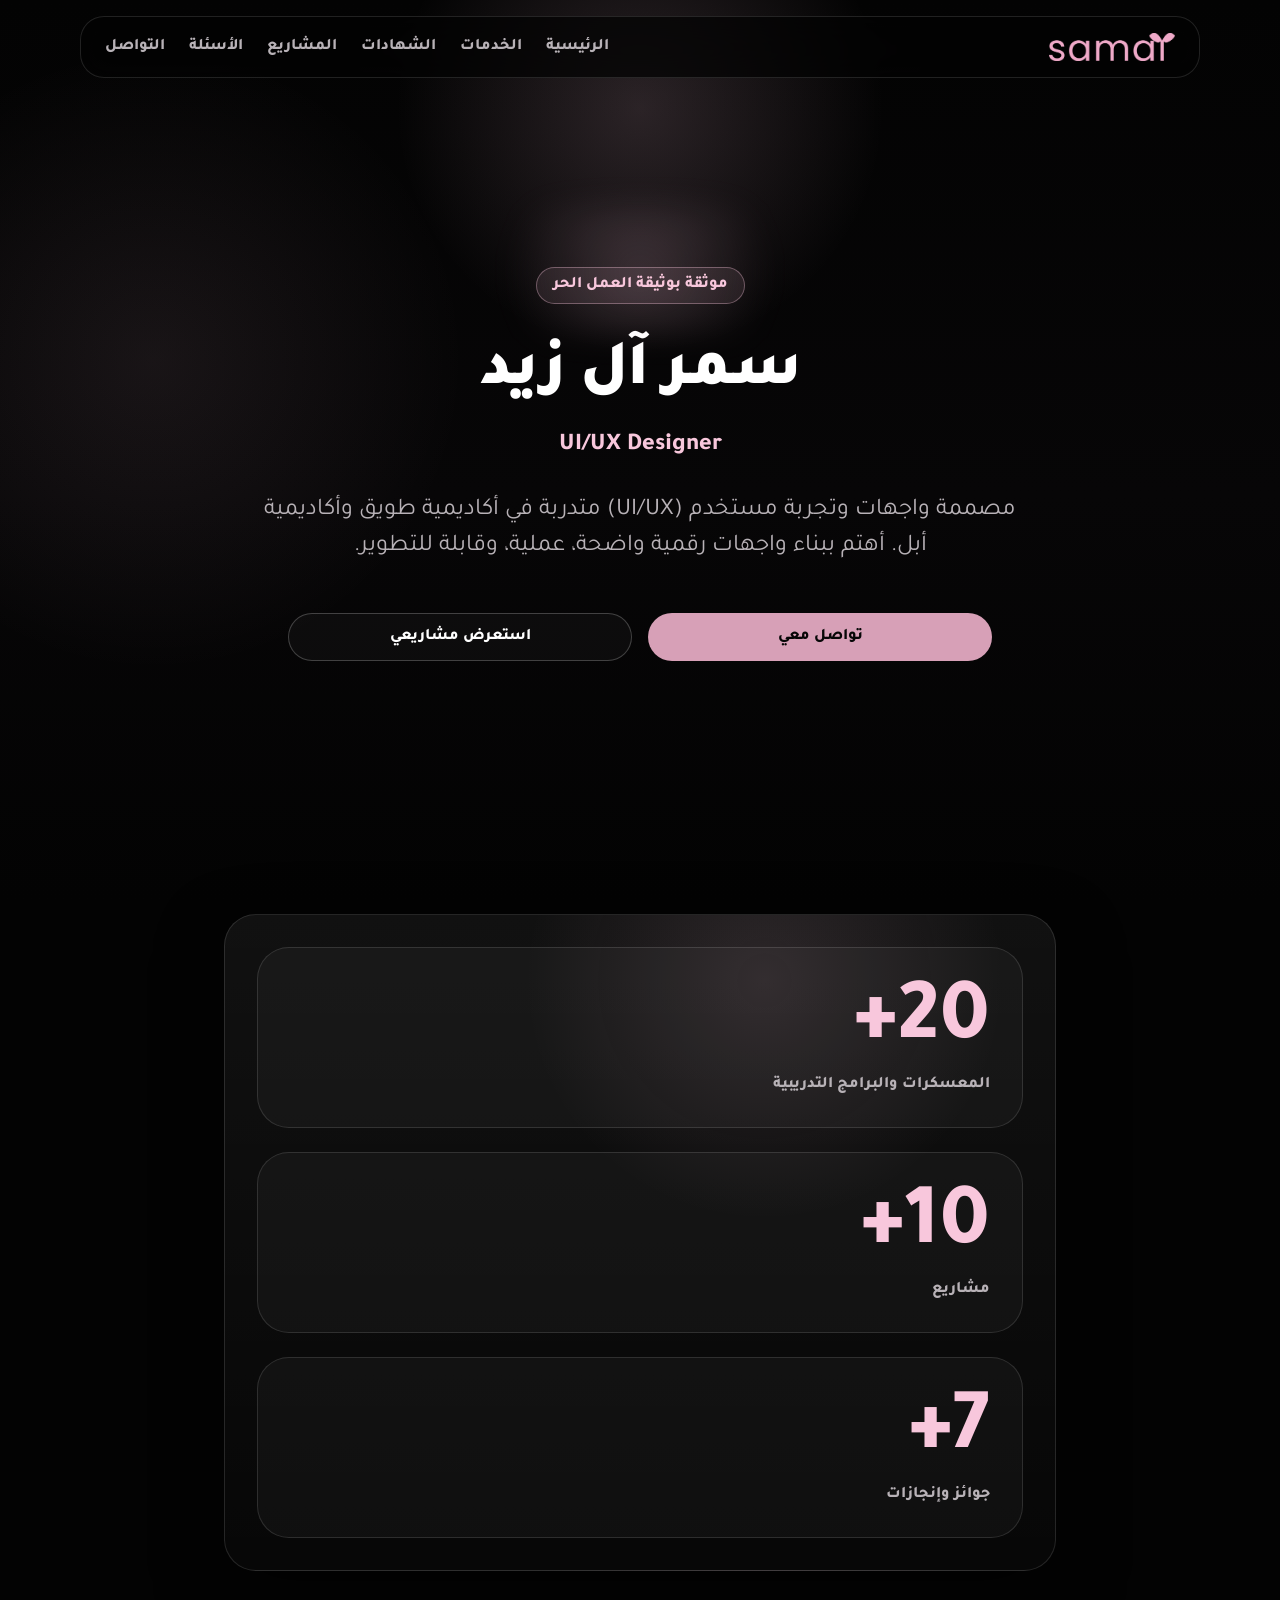
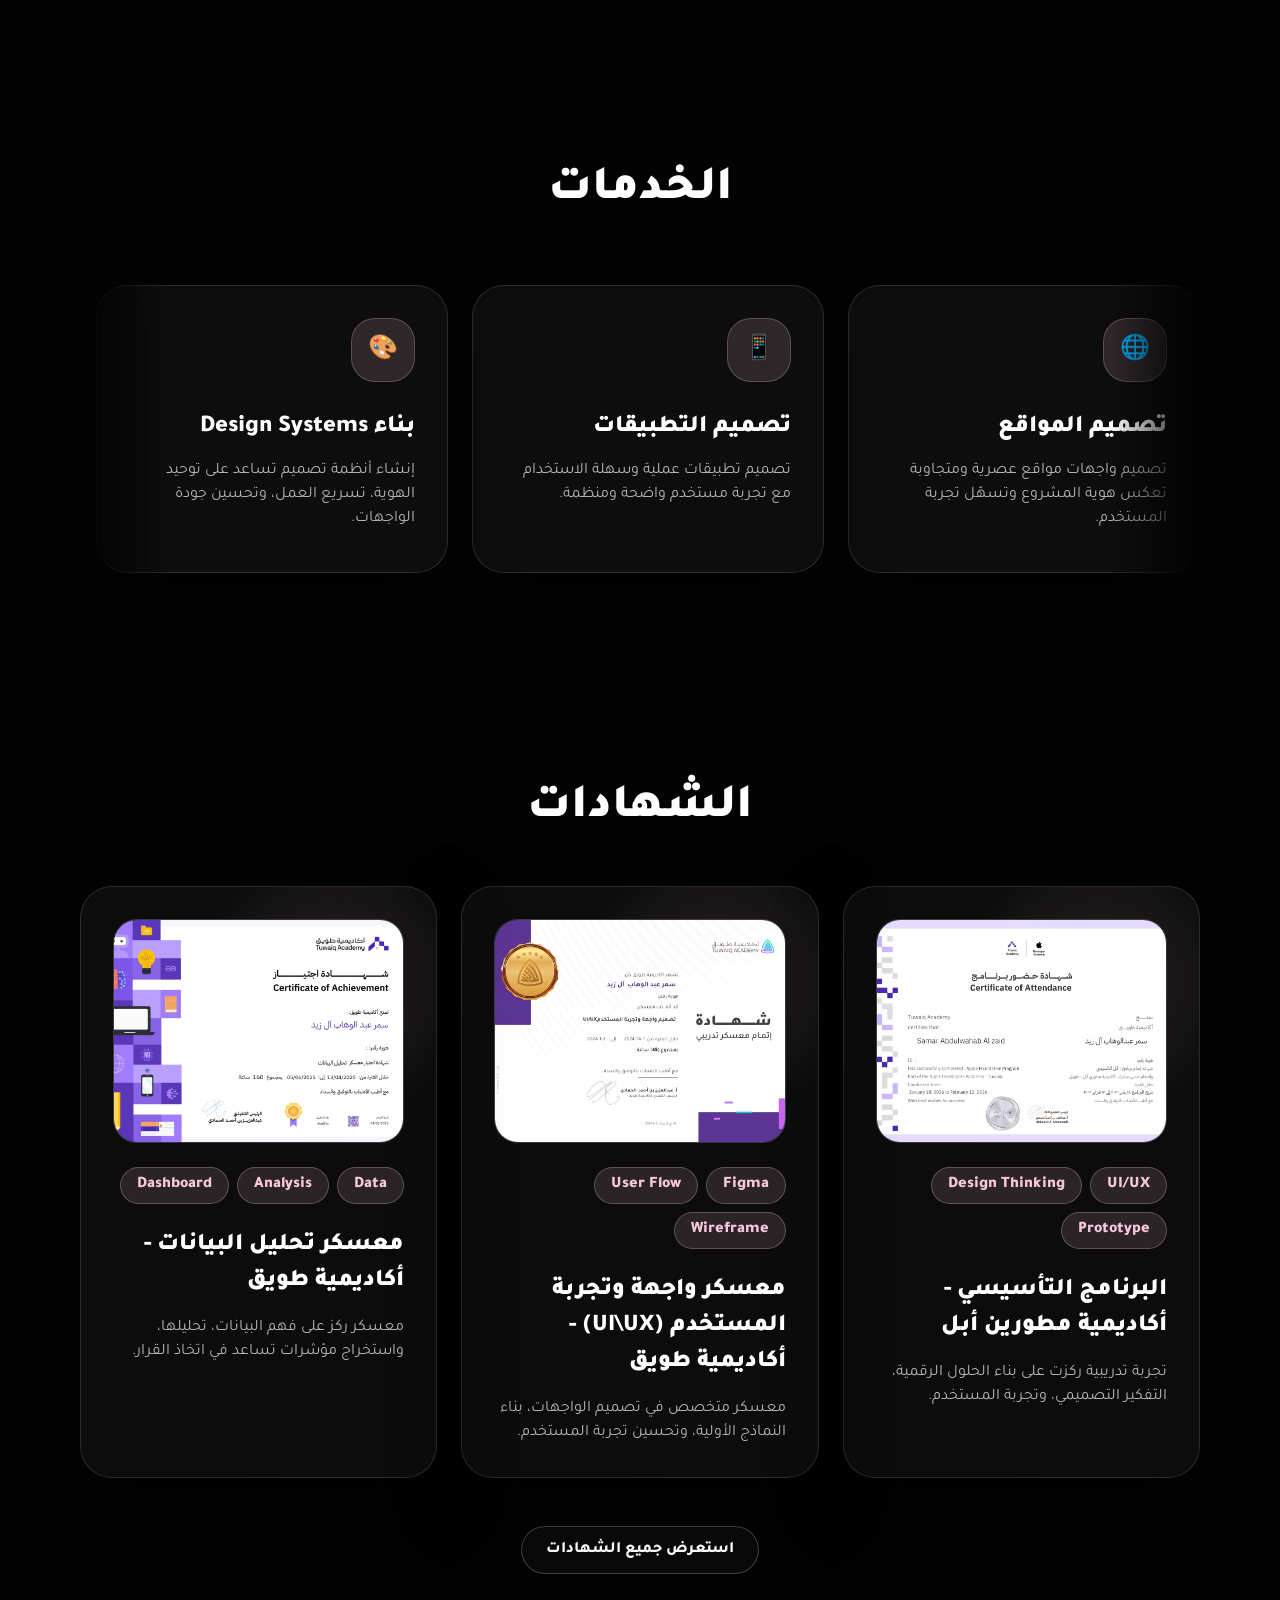
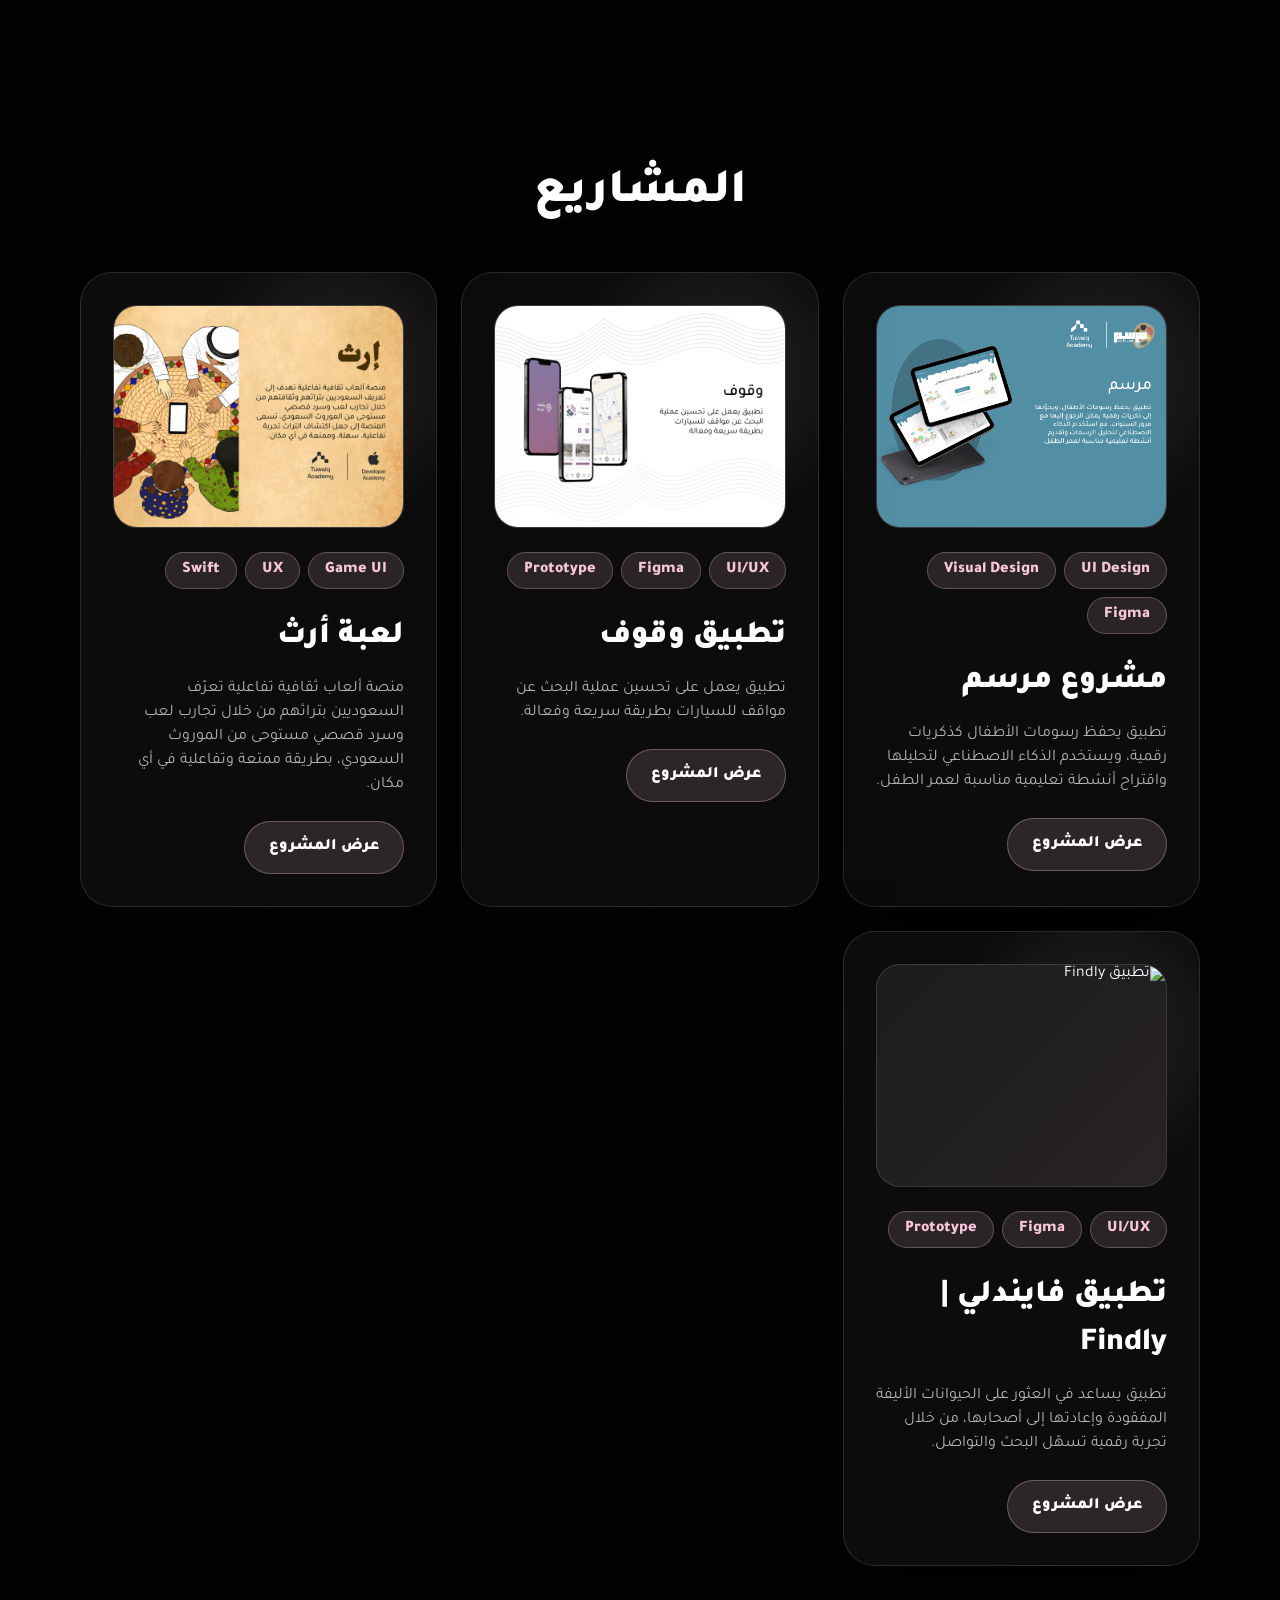
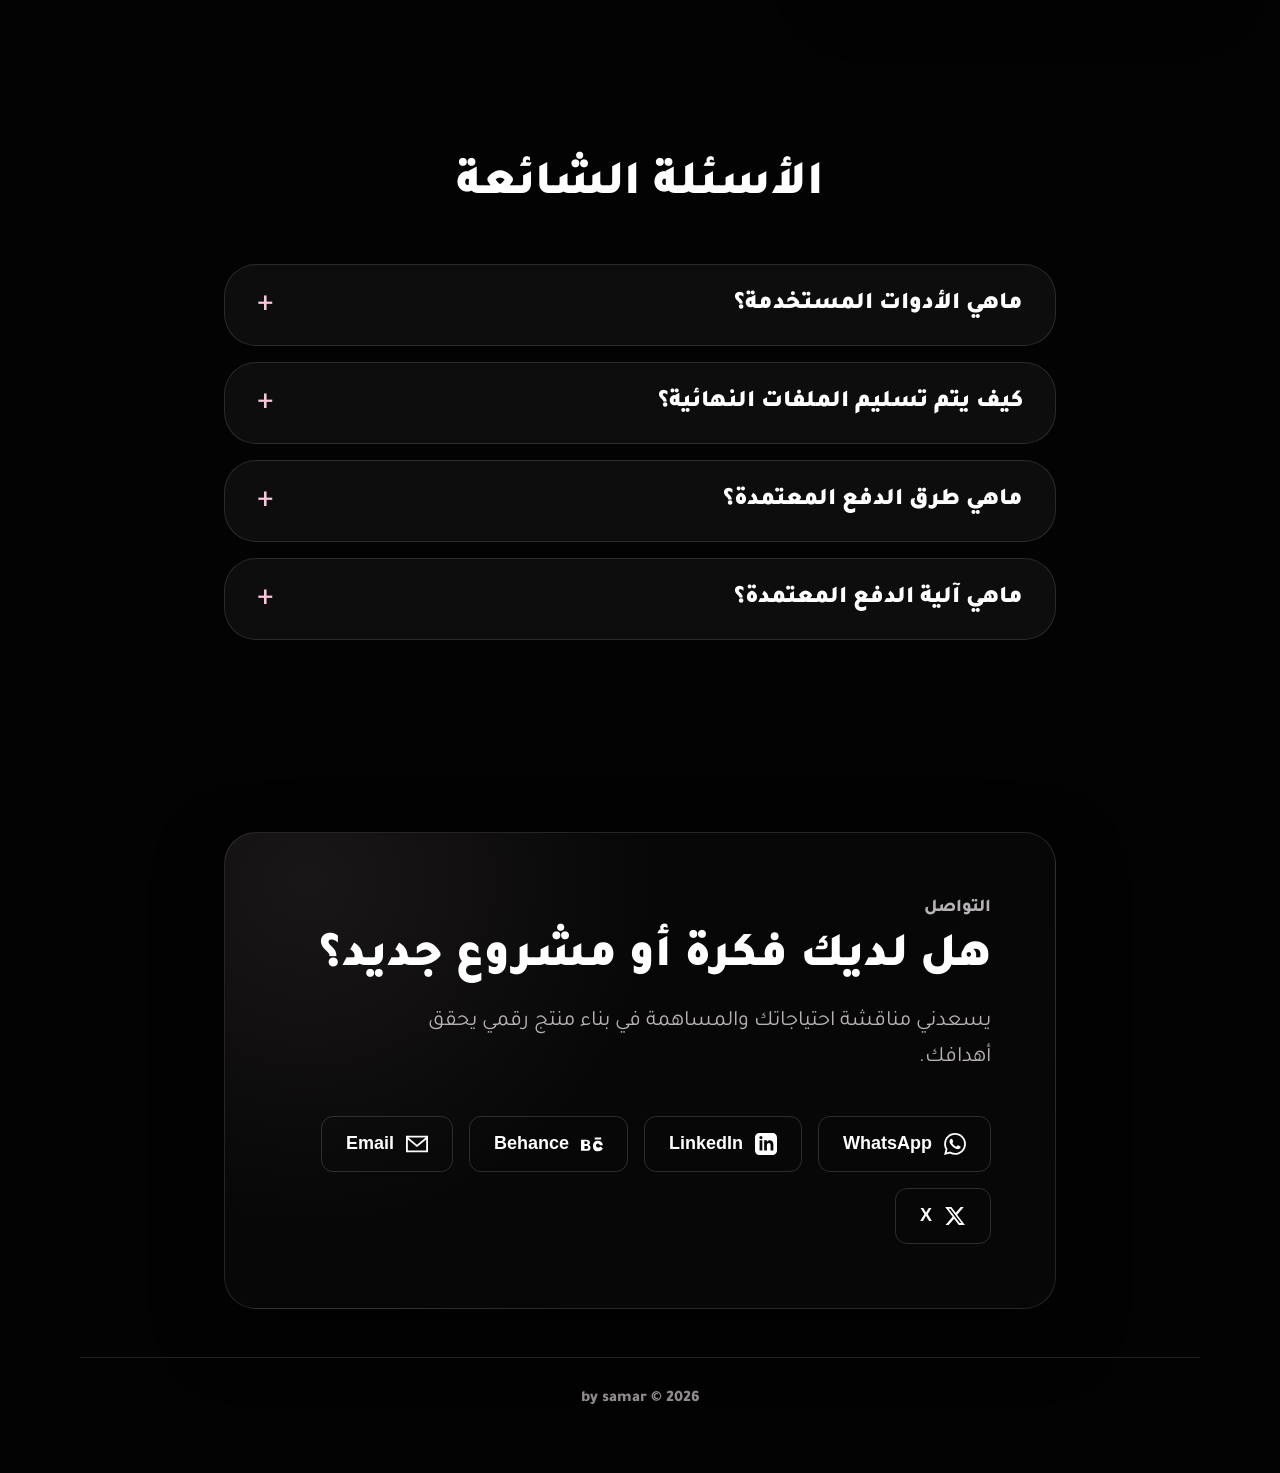
==== commit 55ffab98: "Update index.html" ====
--- a/index.html
+++ b/index.html
@@ -255,36 +255,36 @@
 
         
 <!-- المشروع الرابع: تطبيق Findly -->
-<article class="project-card">
-  <div class="project-img has-img">
-    <img
-      src="assets/findly-01.png"
-      alt="تطبيق Findly"
-      style="width: 100%; height: 100%; object-fit: cover;"
-    >
-  </div>
-
-  <div class="tags right-tags">
-    <span>UI/UX</span>
-    <span>Figma</span>
-    <span>Prototype</span>
-  </div>
-
-  <h3>تطبيق فايندلي | Findly</h3>
-
-  <p>
-    تطبيق يساعد في العثور على الحيوانات الأليفة
-    المفقودة وإعادتها إلى أصحابها، من خلال
-    تجربة رقمية تسهّل البحث والتواصل.
-  </p>
-
-  <button
-    class="card-btn"
-    onclick="openProjectModal(projects[3])"
-  >
-    عرض المشروع
-  </button>
-</article>
+        <article class="project-card">
+          <div class="project-img has-img">
+            <img
+              src="assets/findly-01.png"
+              alt="تطبيق Findly"
+              style="width: 100%; height: 100%; object-fit: cover;"
+            >
+          </div>
+
+          <div class="tags right-tags">
+            <span>UI/UX</span>
+            <span>Figma</span>
+            <span>Prototype</span>
+          </div>
+
+          <h3>تطبيق فايندلي | Findly</h3>
+
+          <p>
+            تطبيق يساعد في العثور على الحيوانات الأليفة
+            المفقودة وإعادتها إلى أصحابها، من خلال
+            تجربة رقمية تسهّل البحث والتواصل.
+          </p>
+
+          <button
+            class="card-btn"
+            onclick="openProjectModal(projects[3])"
+          >
+            عرض المشروع
+          </button>
+        </article>
 
 
       </div>
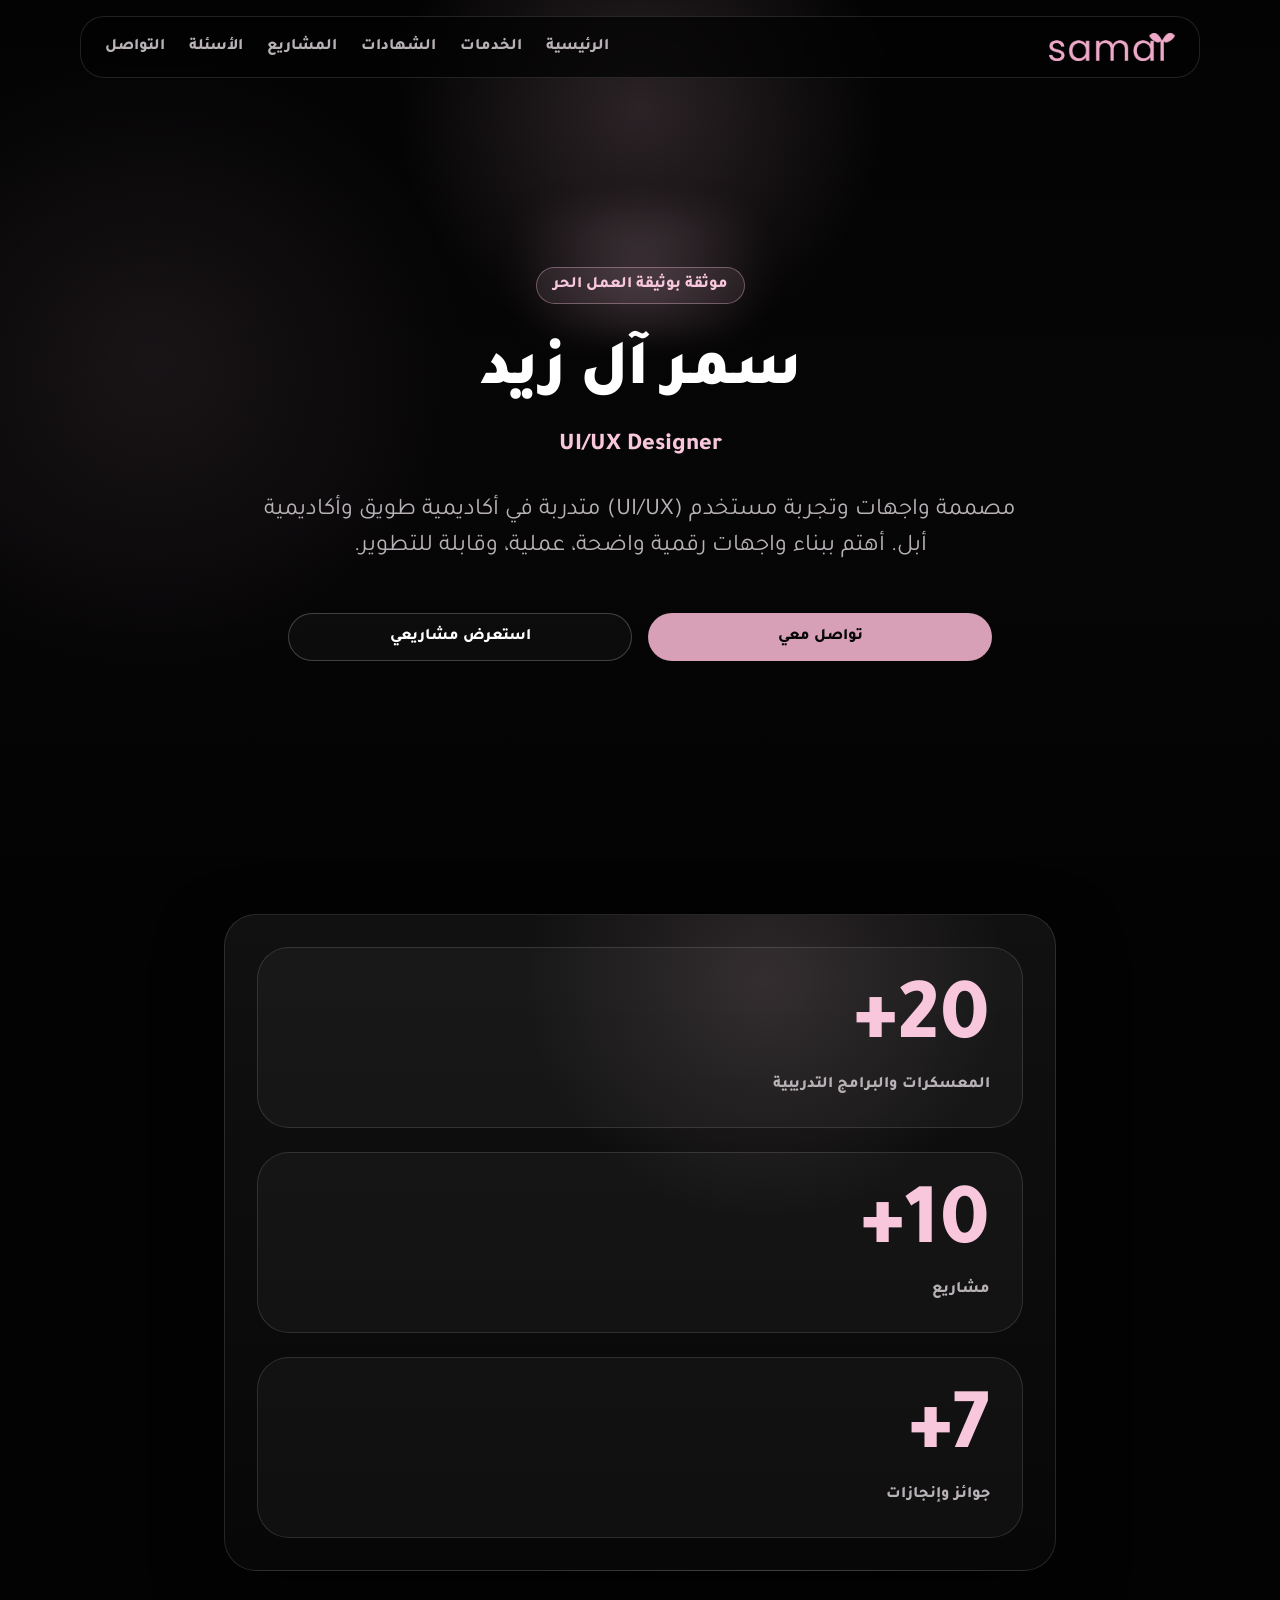
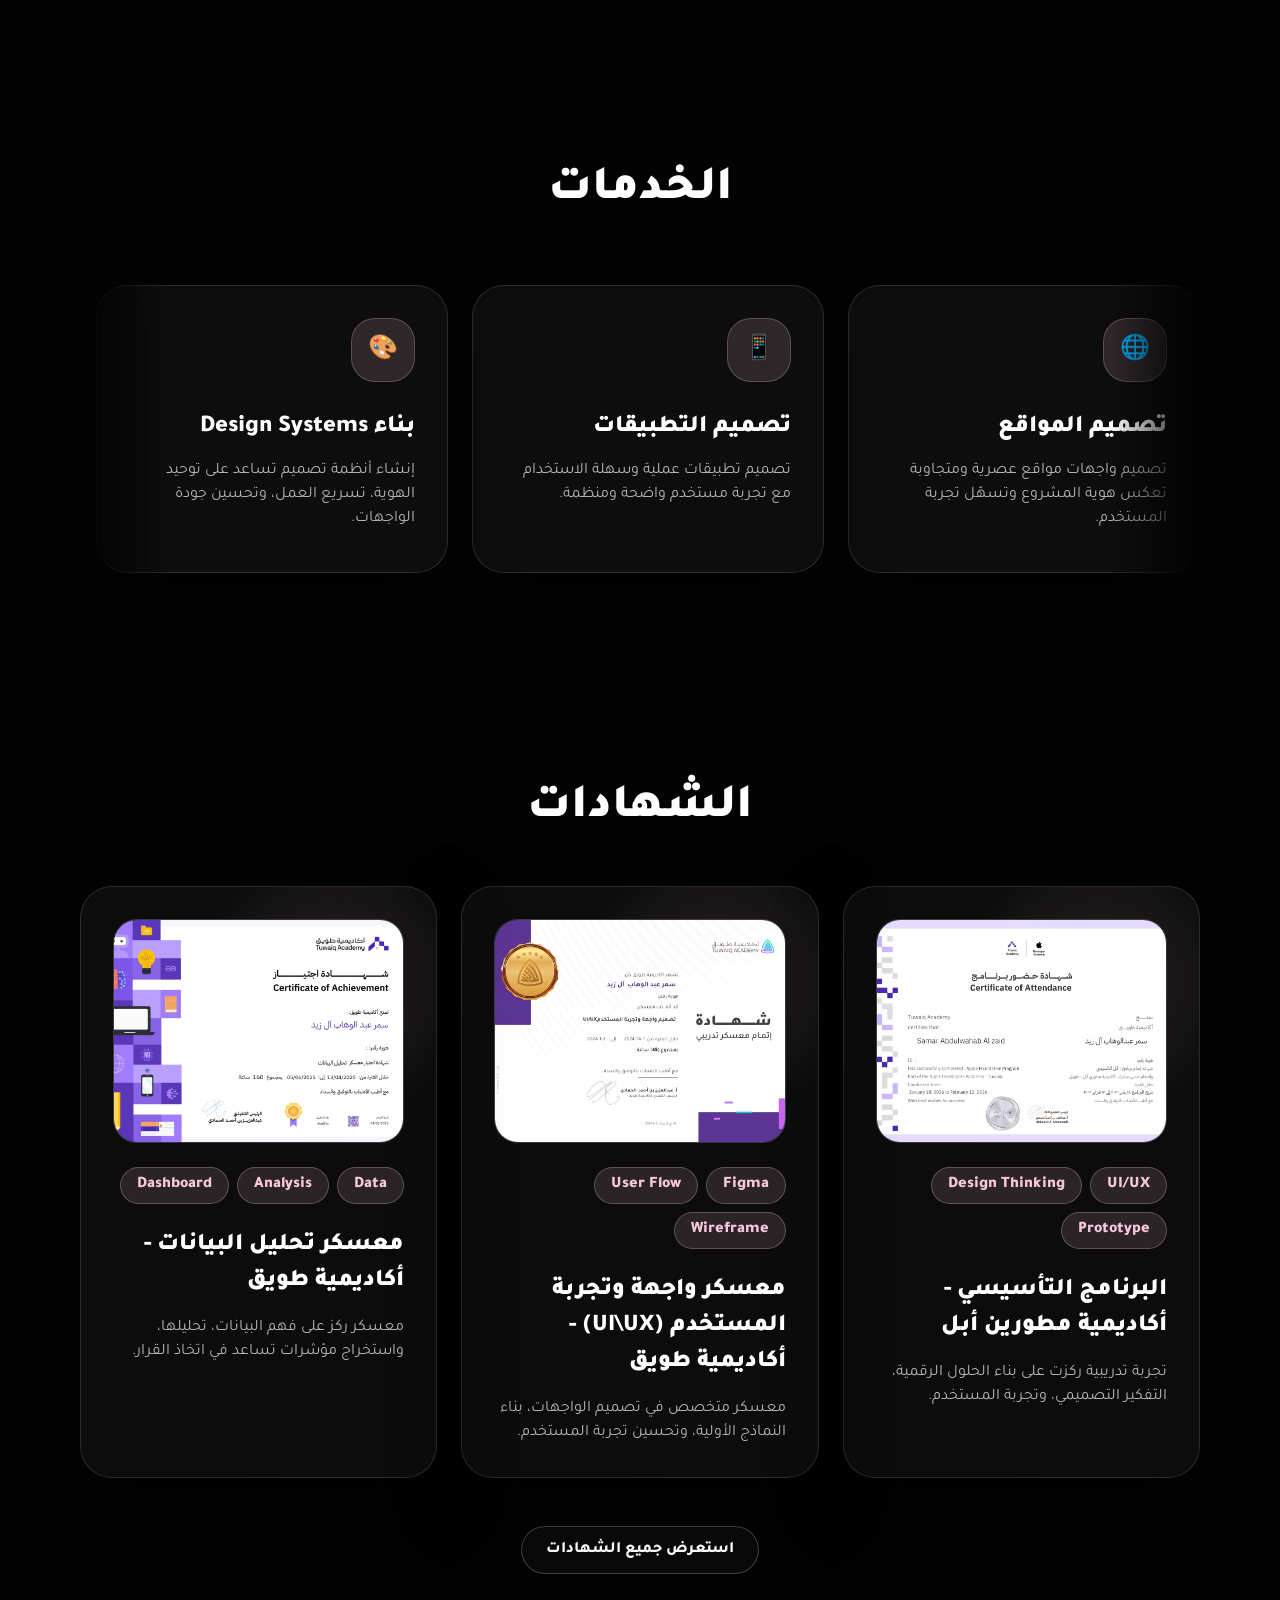
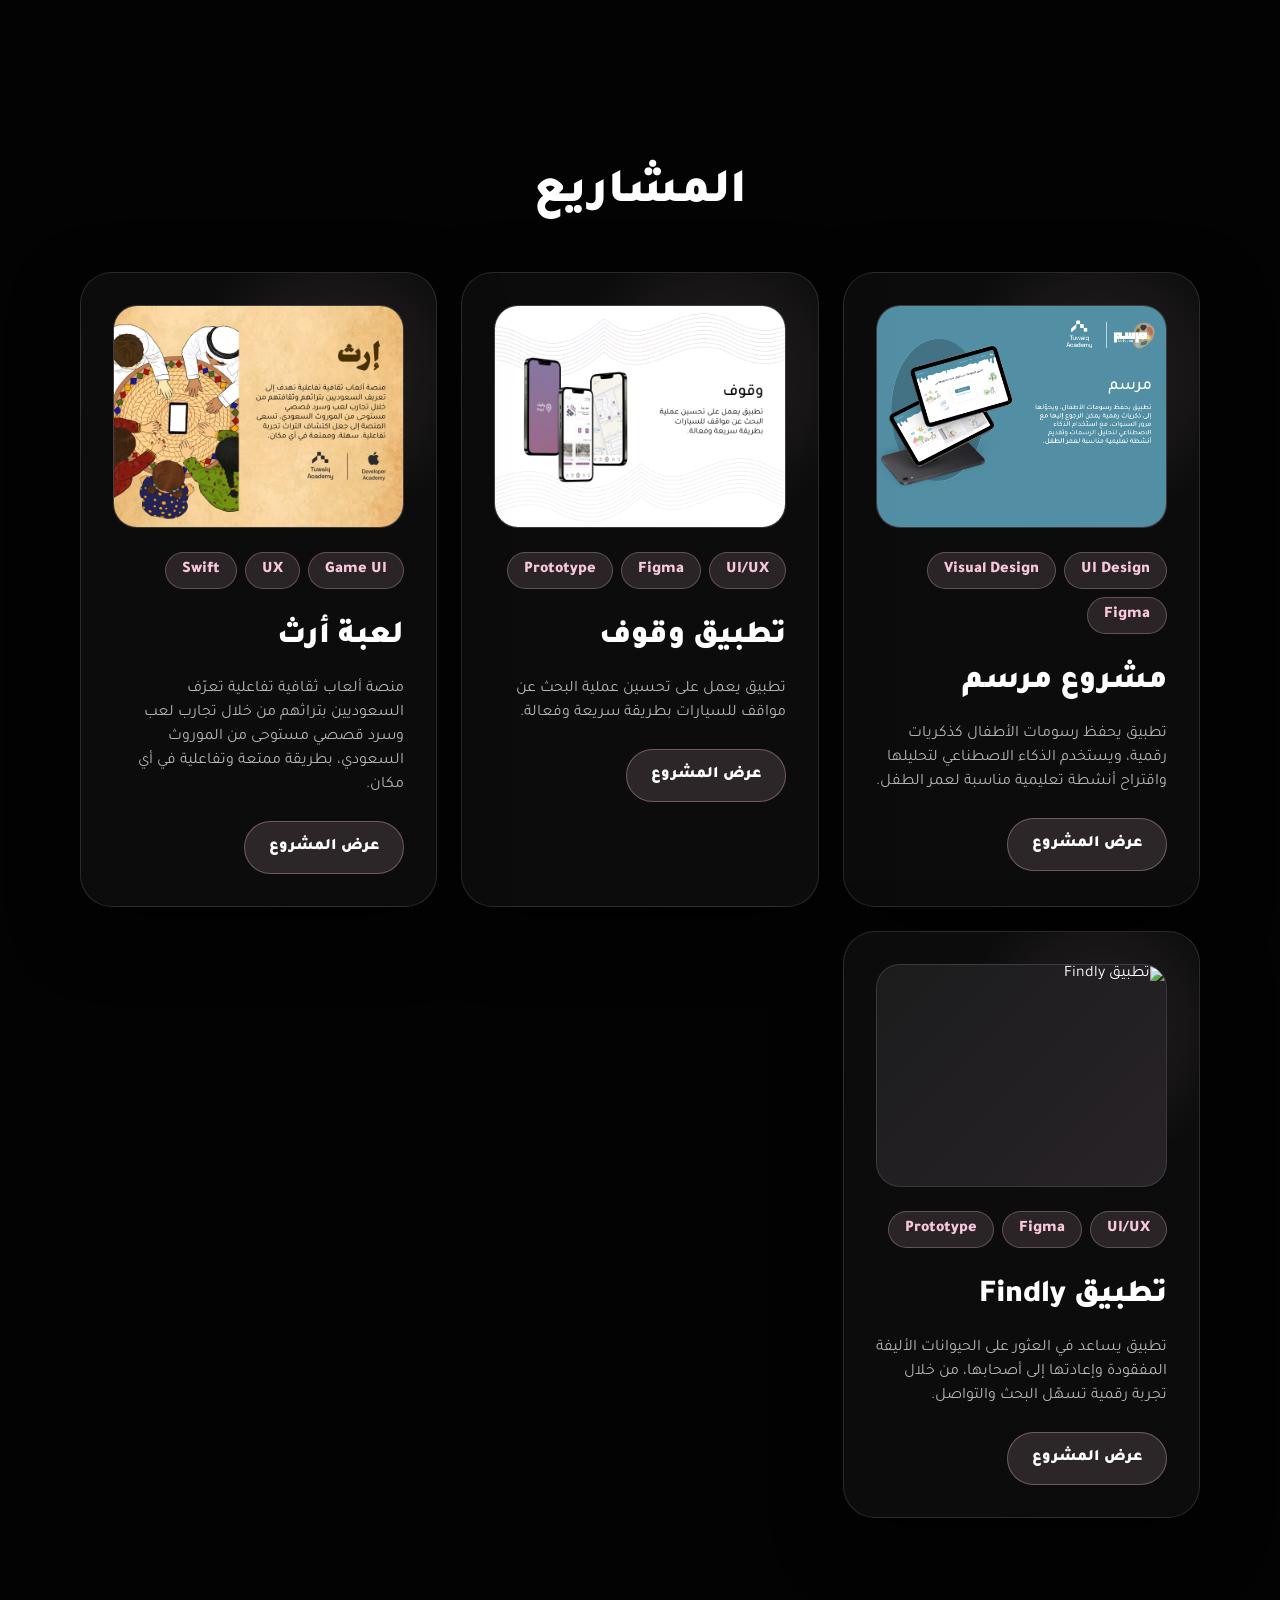
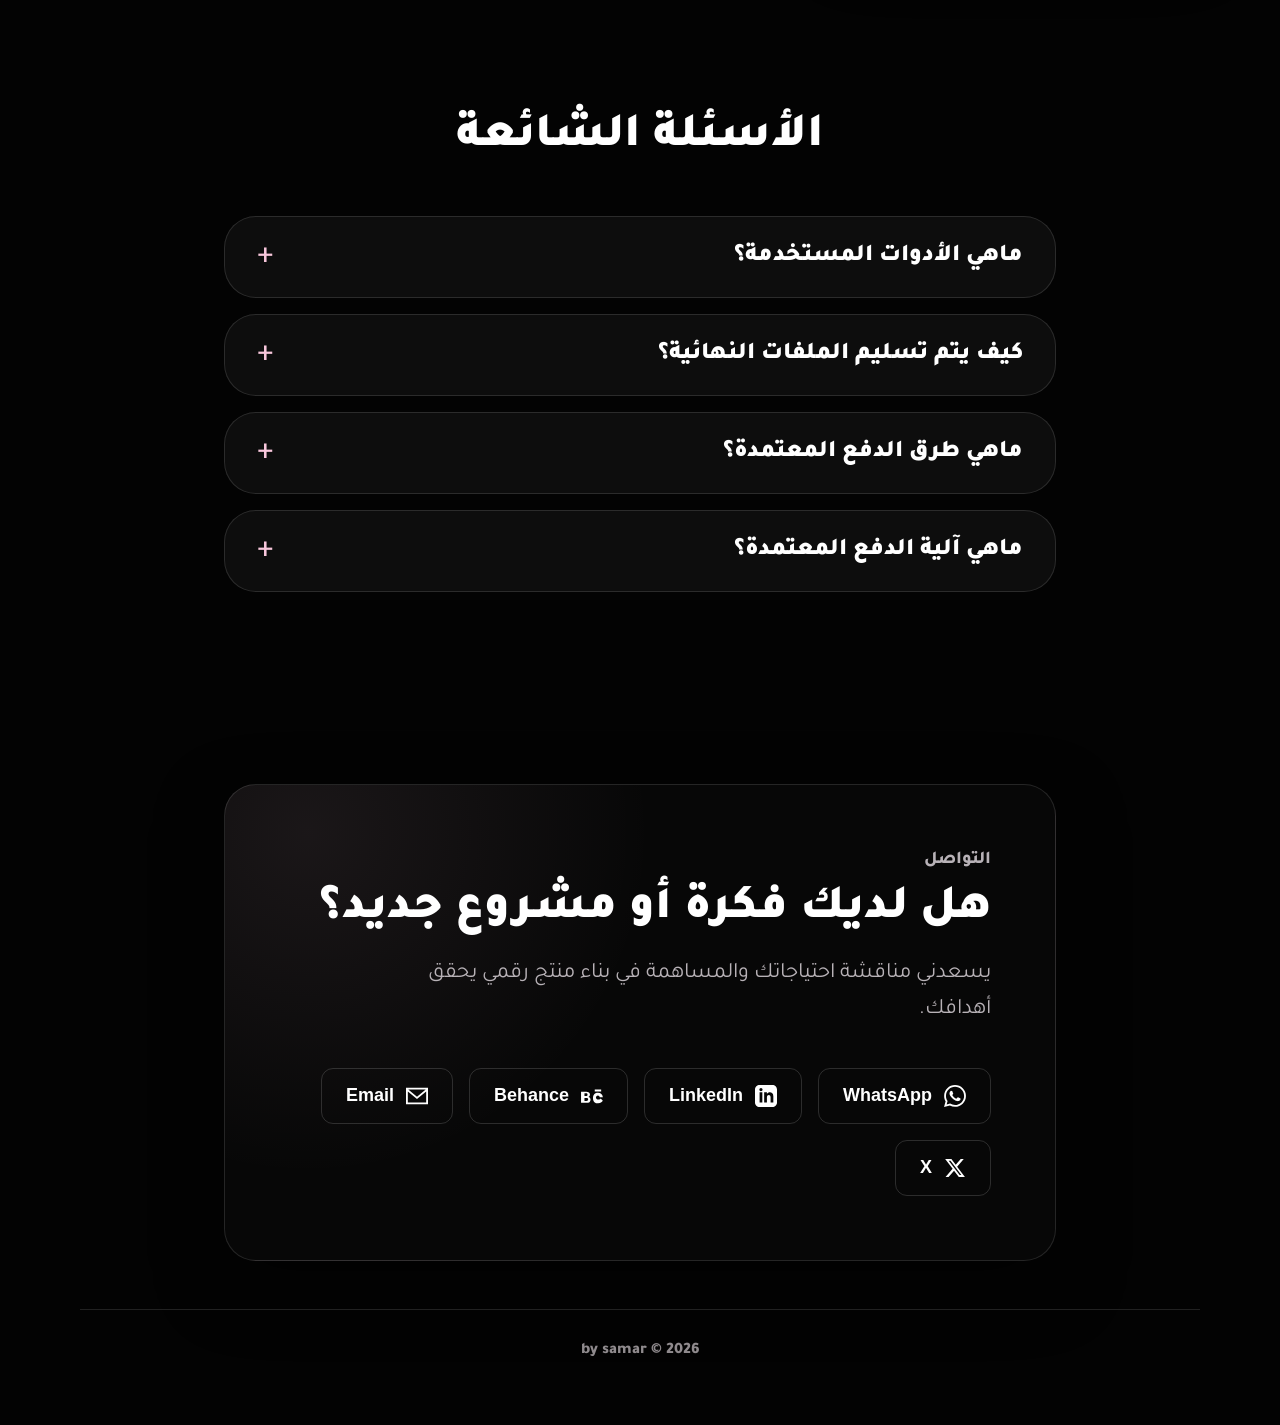
==== commit 684c6b82: "Update index.html" ====
--- a/index.html
+++ b/index.html
@@ -270,7 +270,7 @@
             <span>Prototype</span>
           </div>
 
-          <h3>تطبيق فايندلي | Findly</h3>
+          <h3>تطبيق Findly</h3>
 
           <p>
             تطبيق يساعد في العثور على الحيوانات الأليفة
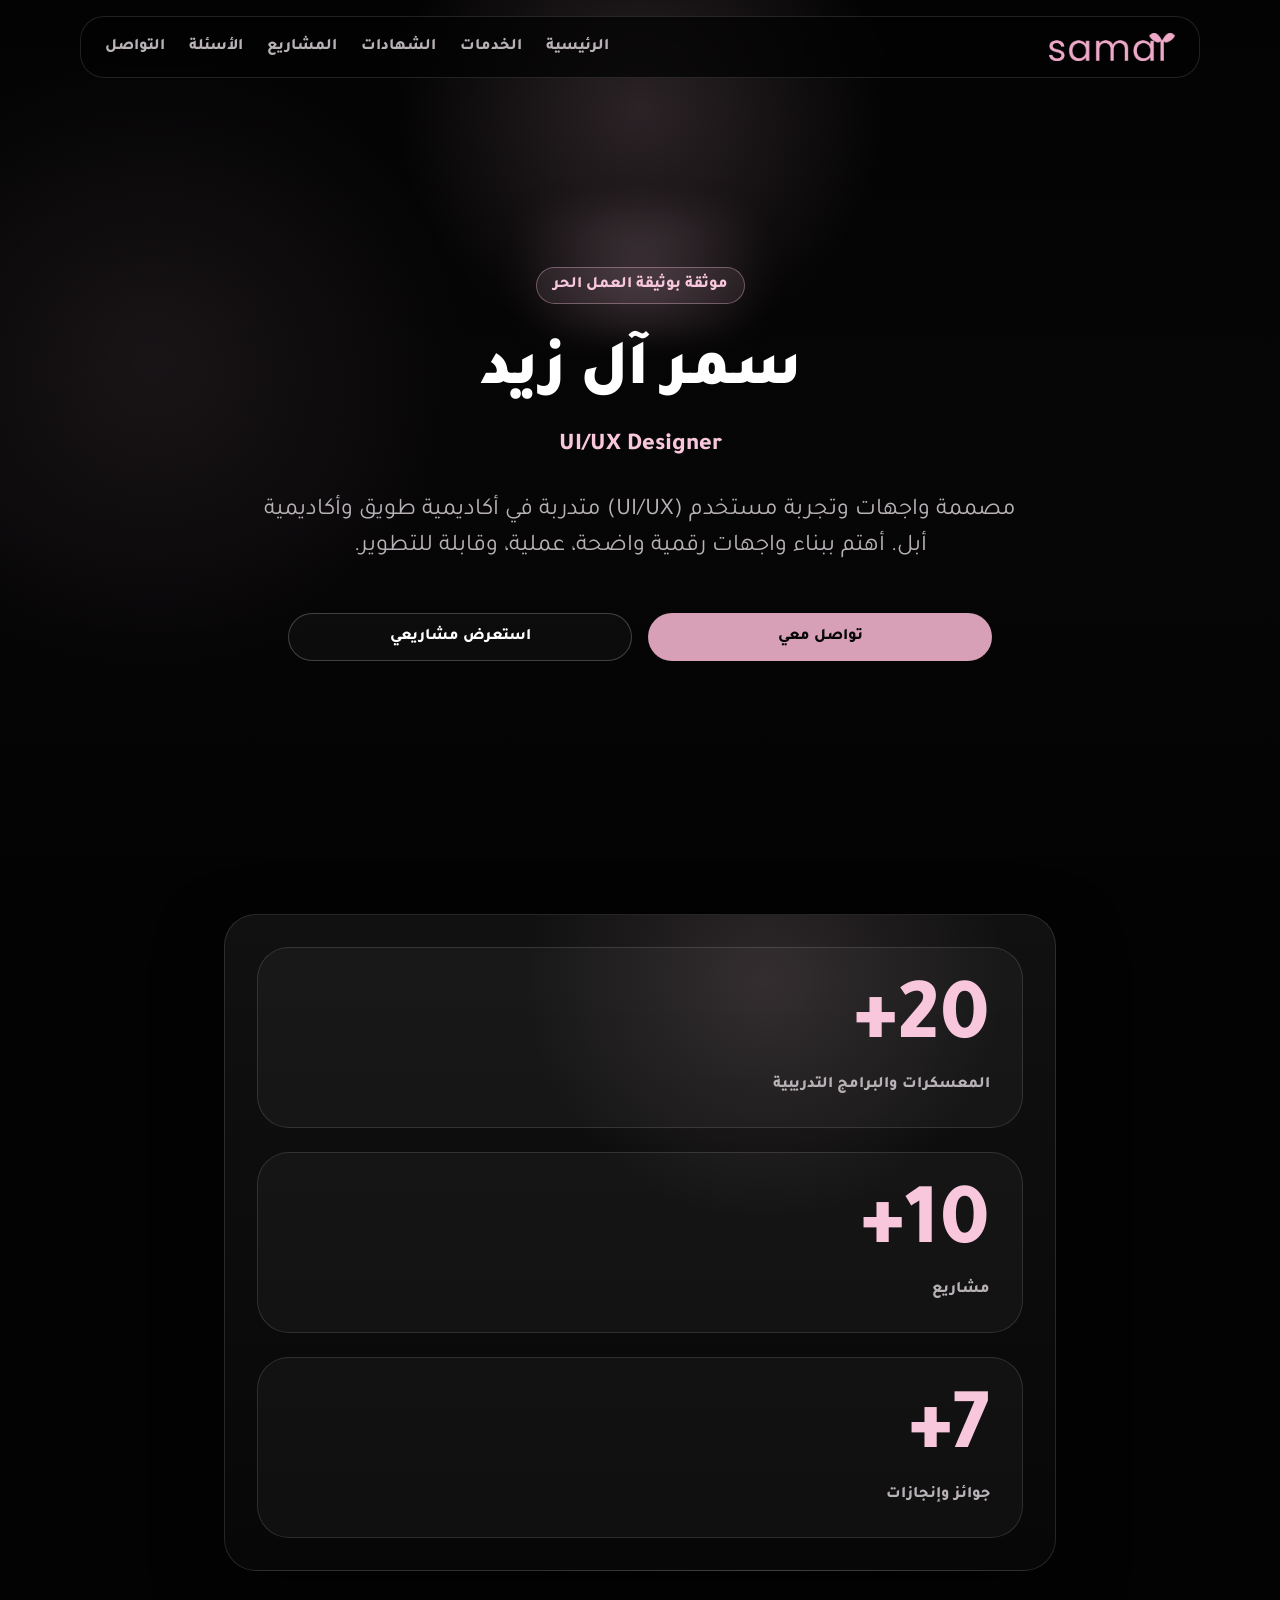
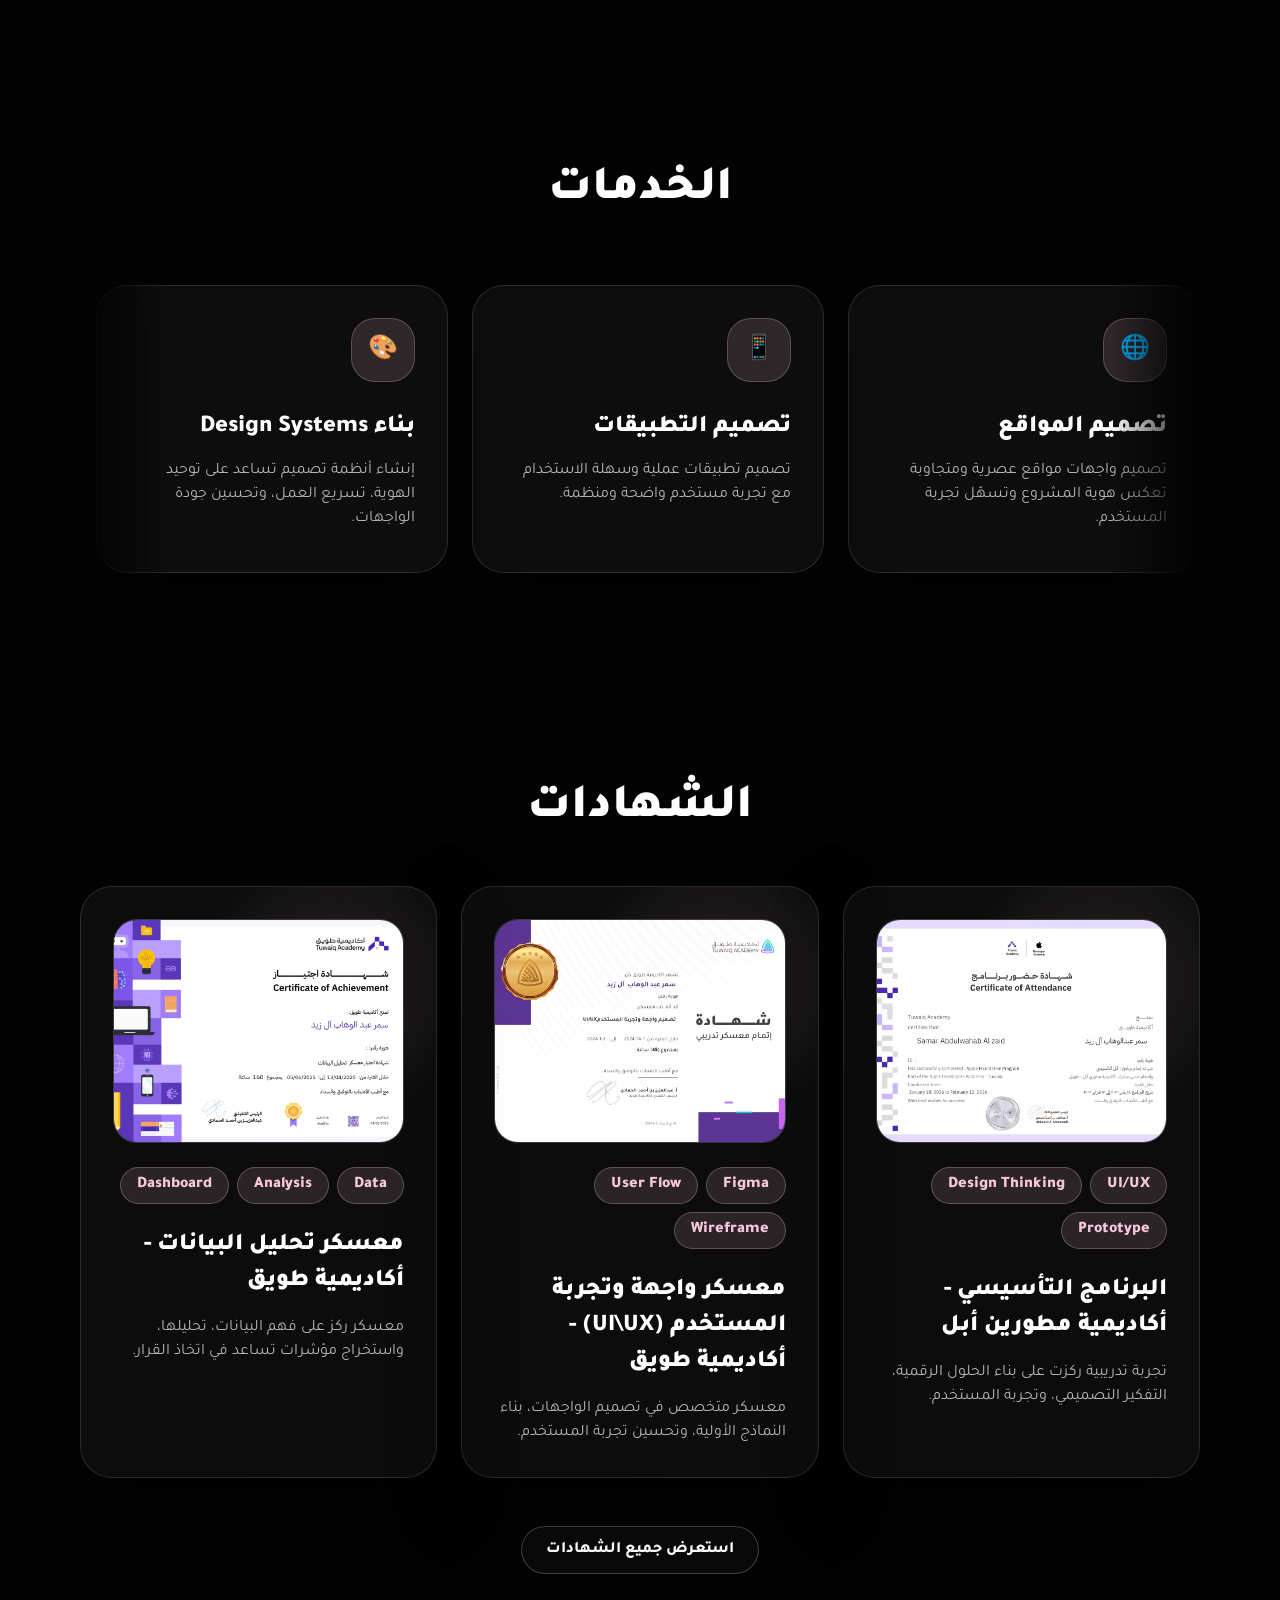
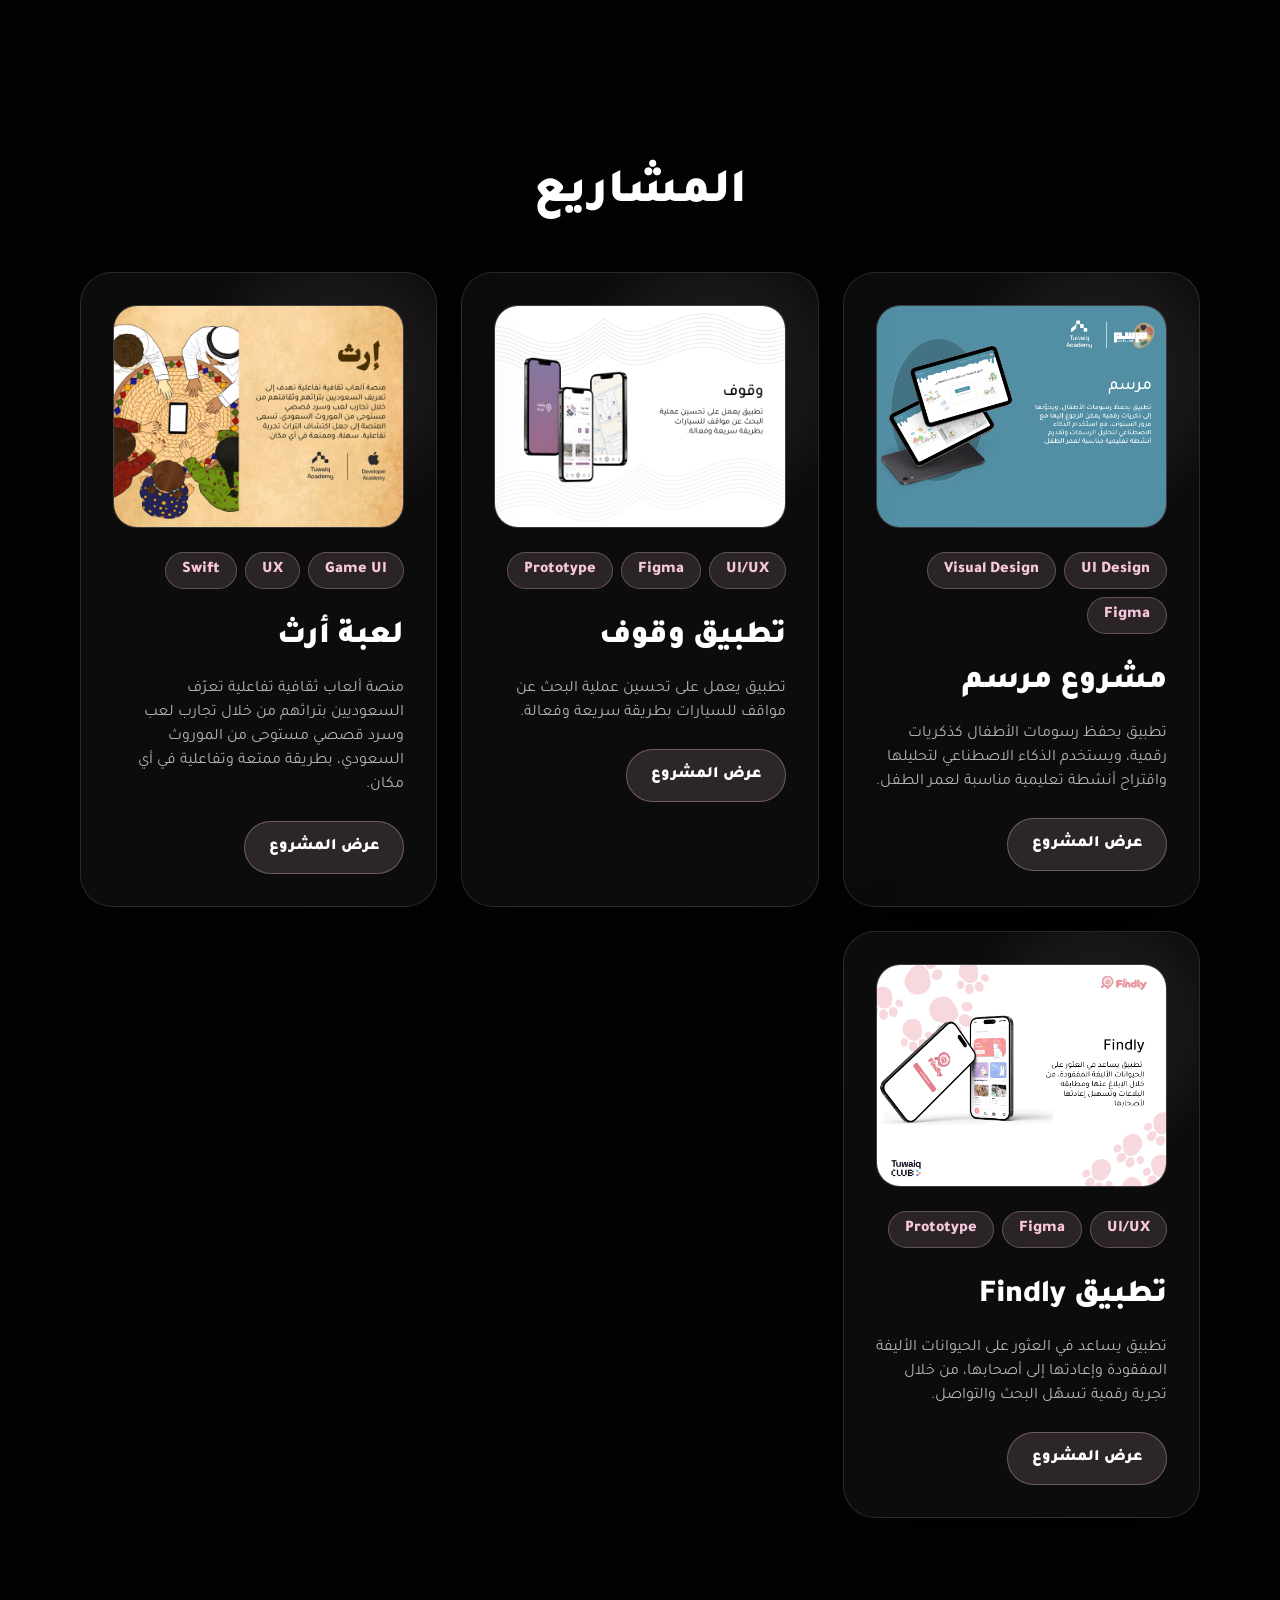
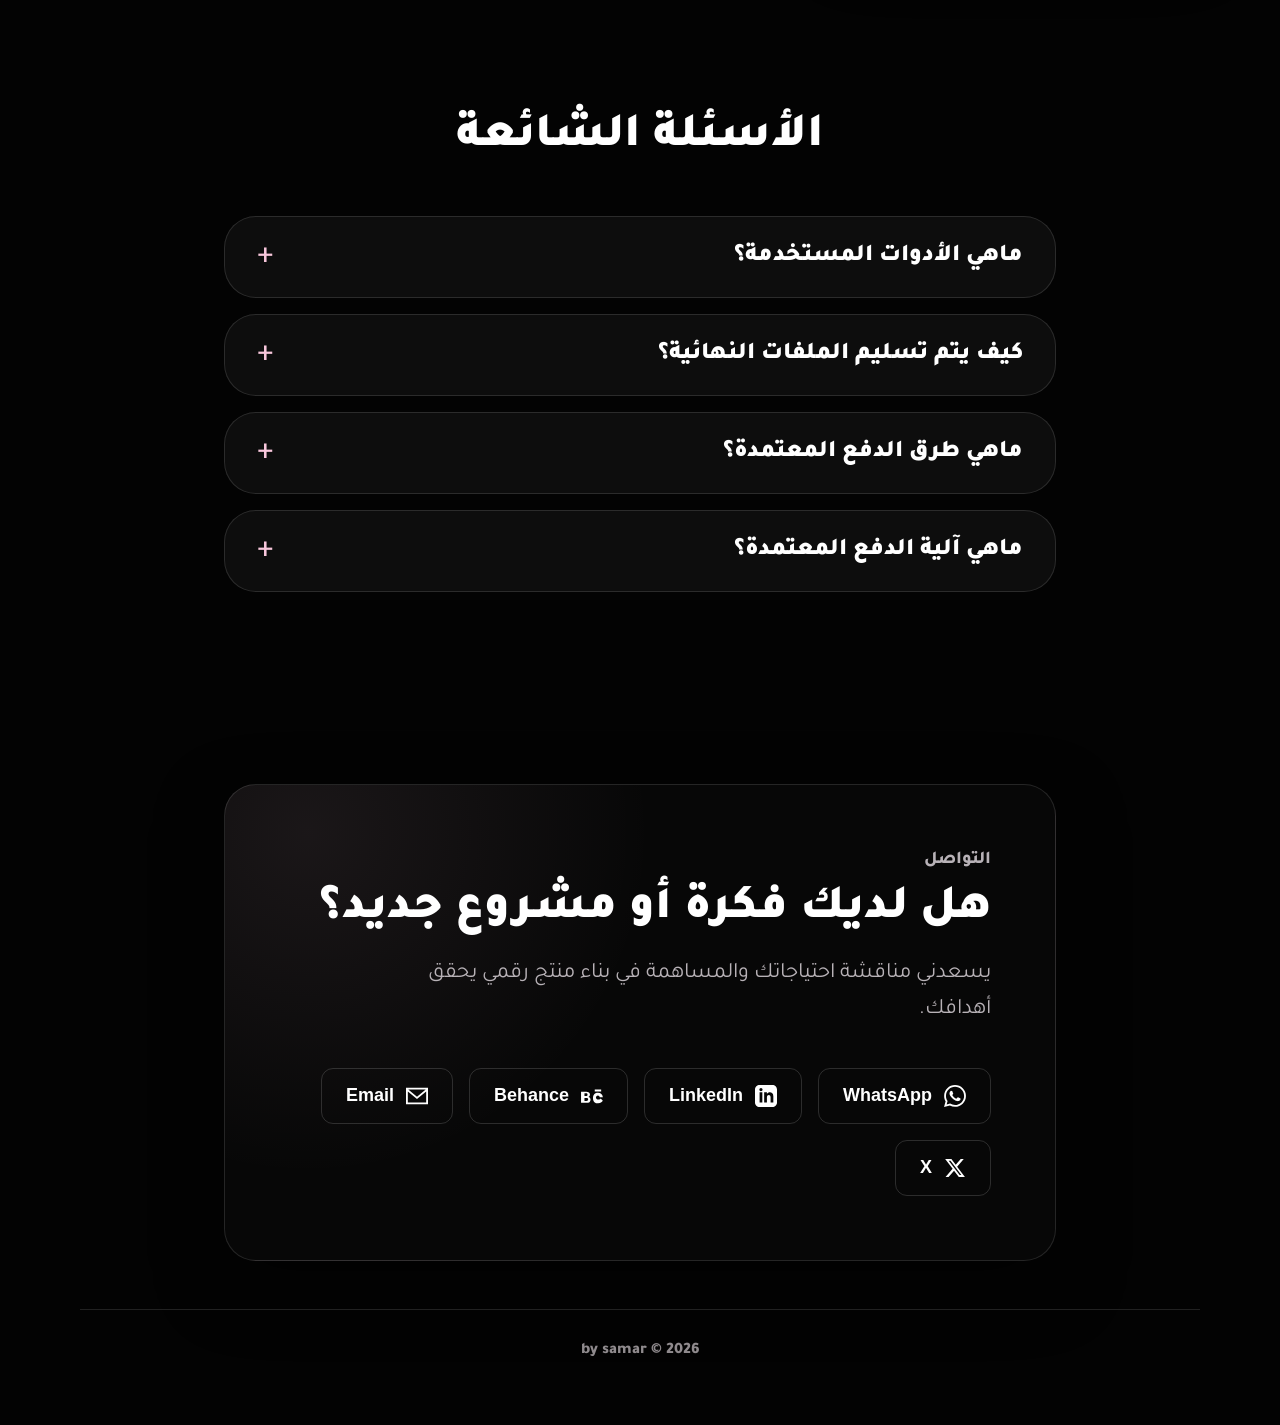
==== commit 879f94b4: "Update index.html" ====
--- a/index.html
+++ b/index.html
@@ -258,7 +258,7 @@
         <article class="project-card">
           <div class="project-img has-img">
             <img
-              src="assets/findly-01.png"
+              src="assets/Findly-01.png"
               alt="تطبيق Findly"
               style="width: 100%; height: 100%; object-fit: cover;"
             >
